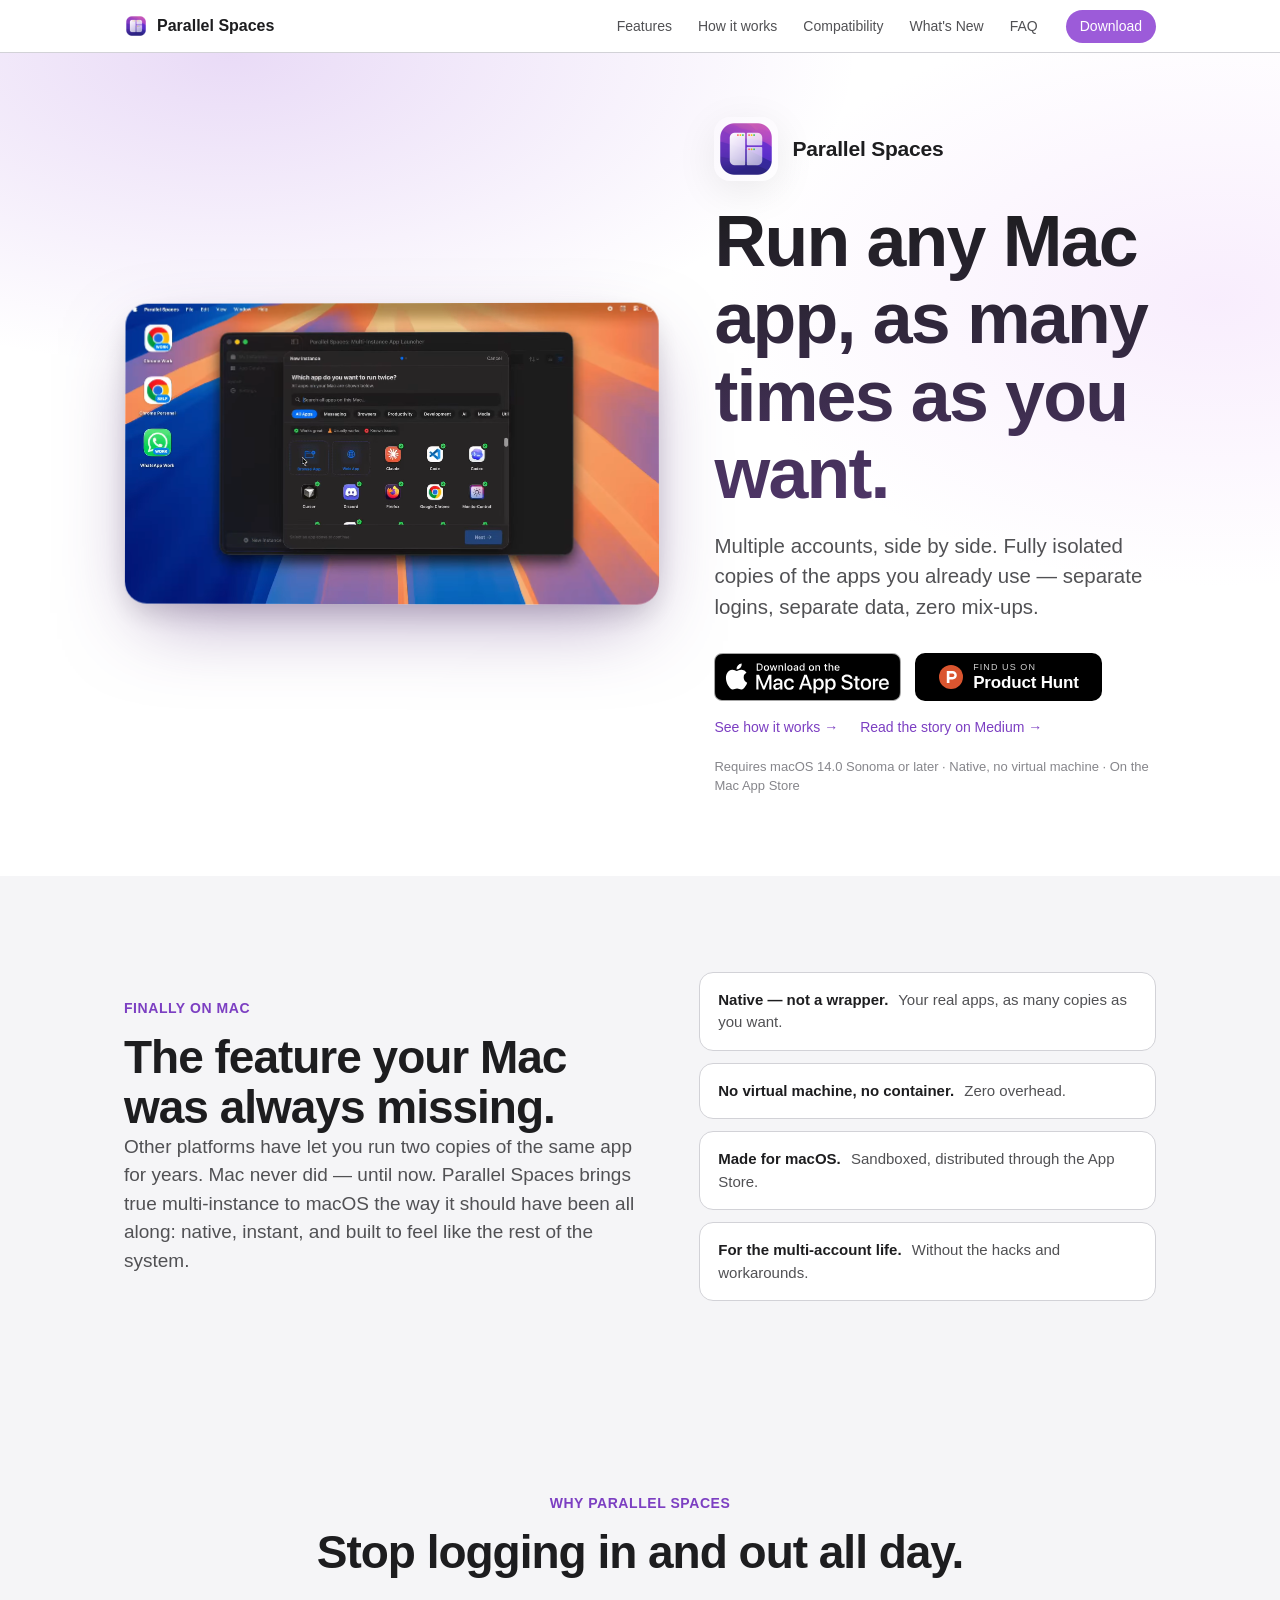
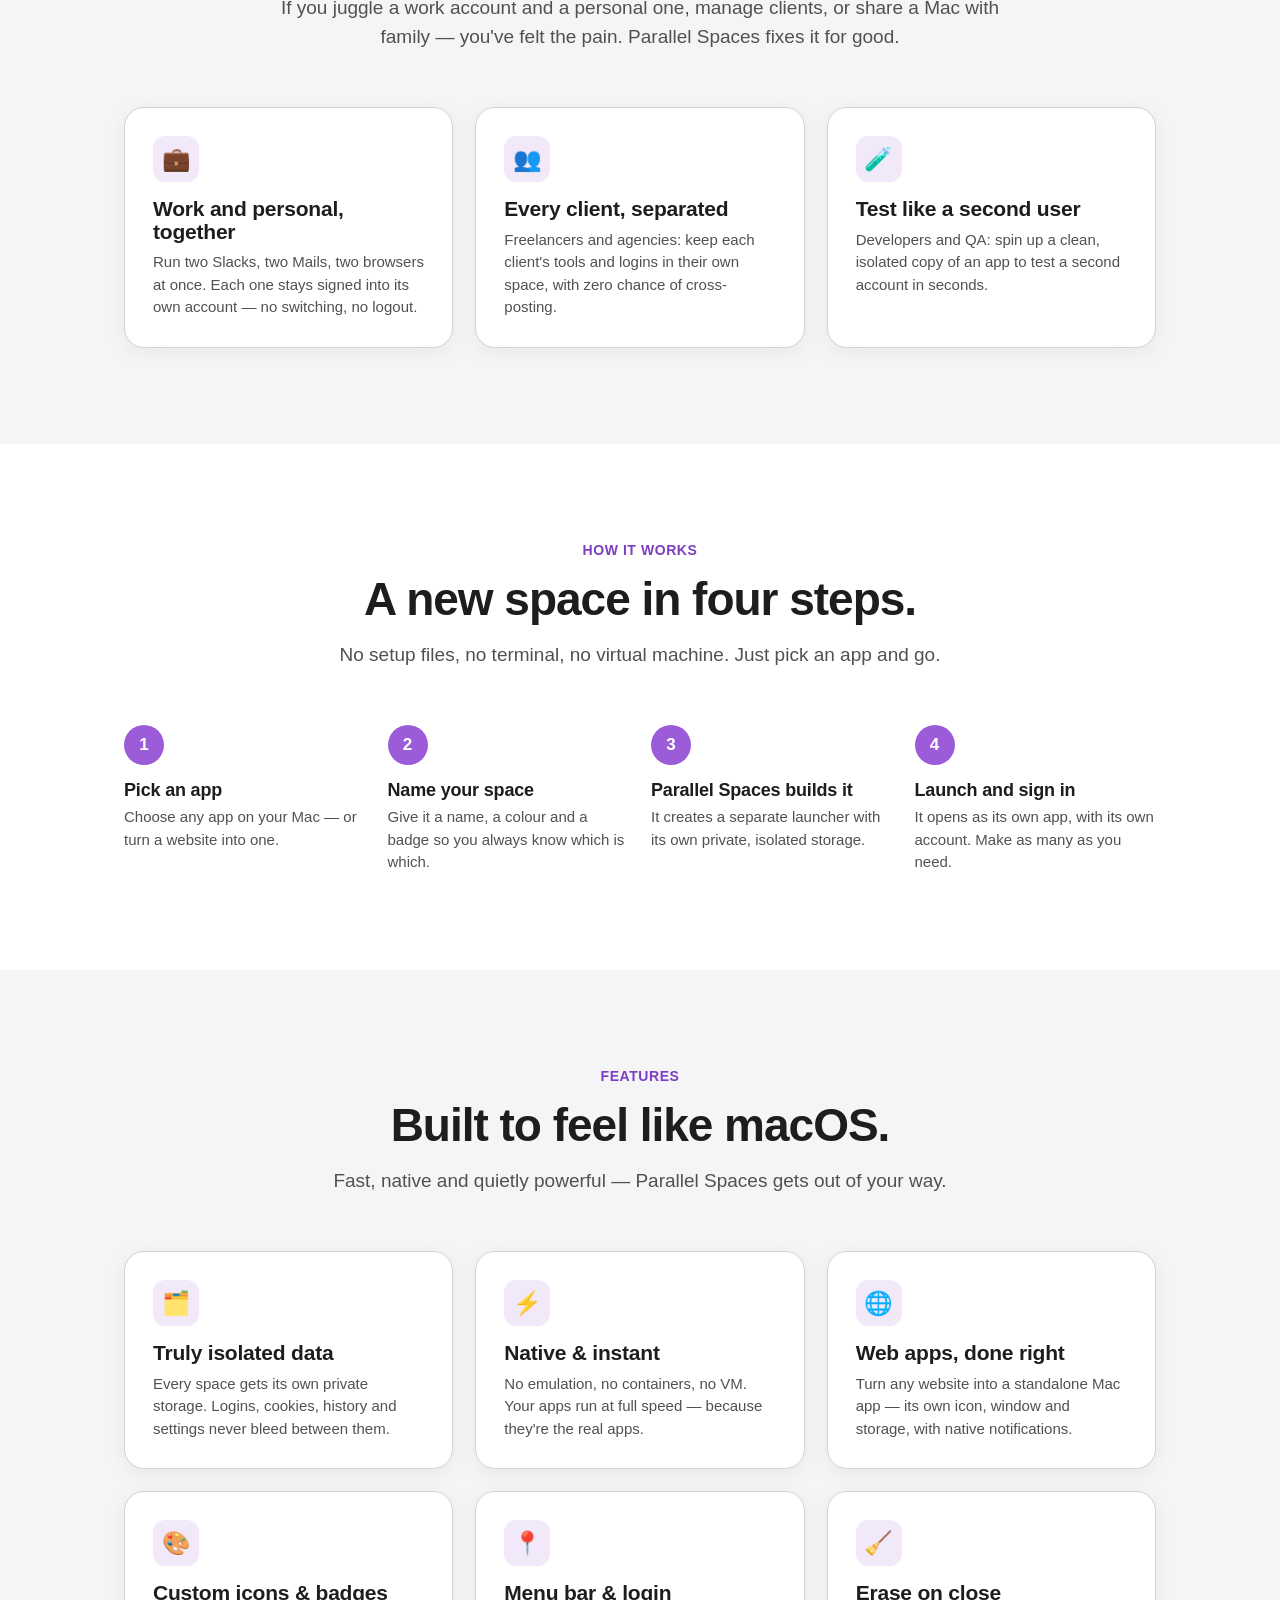
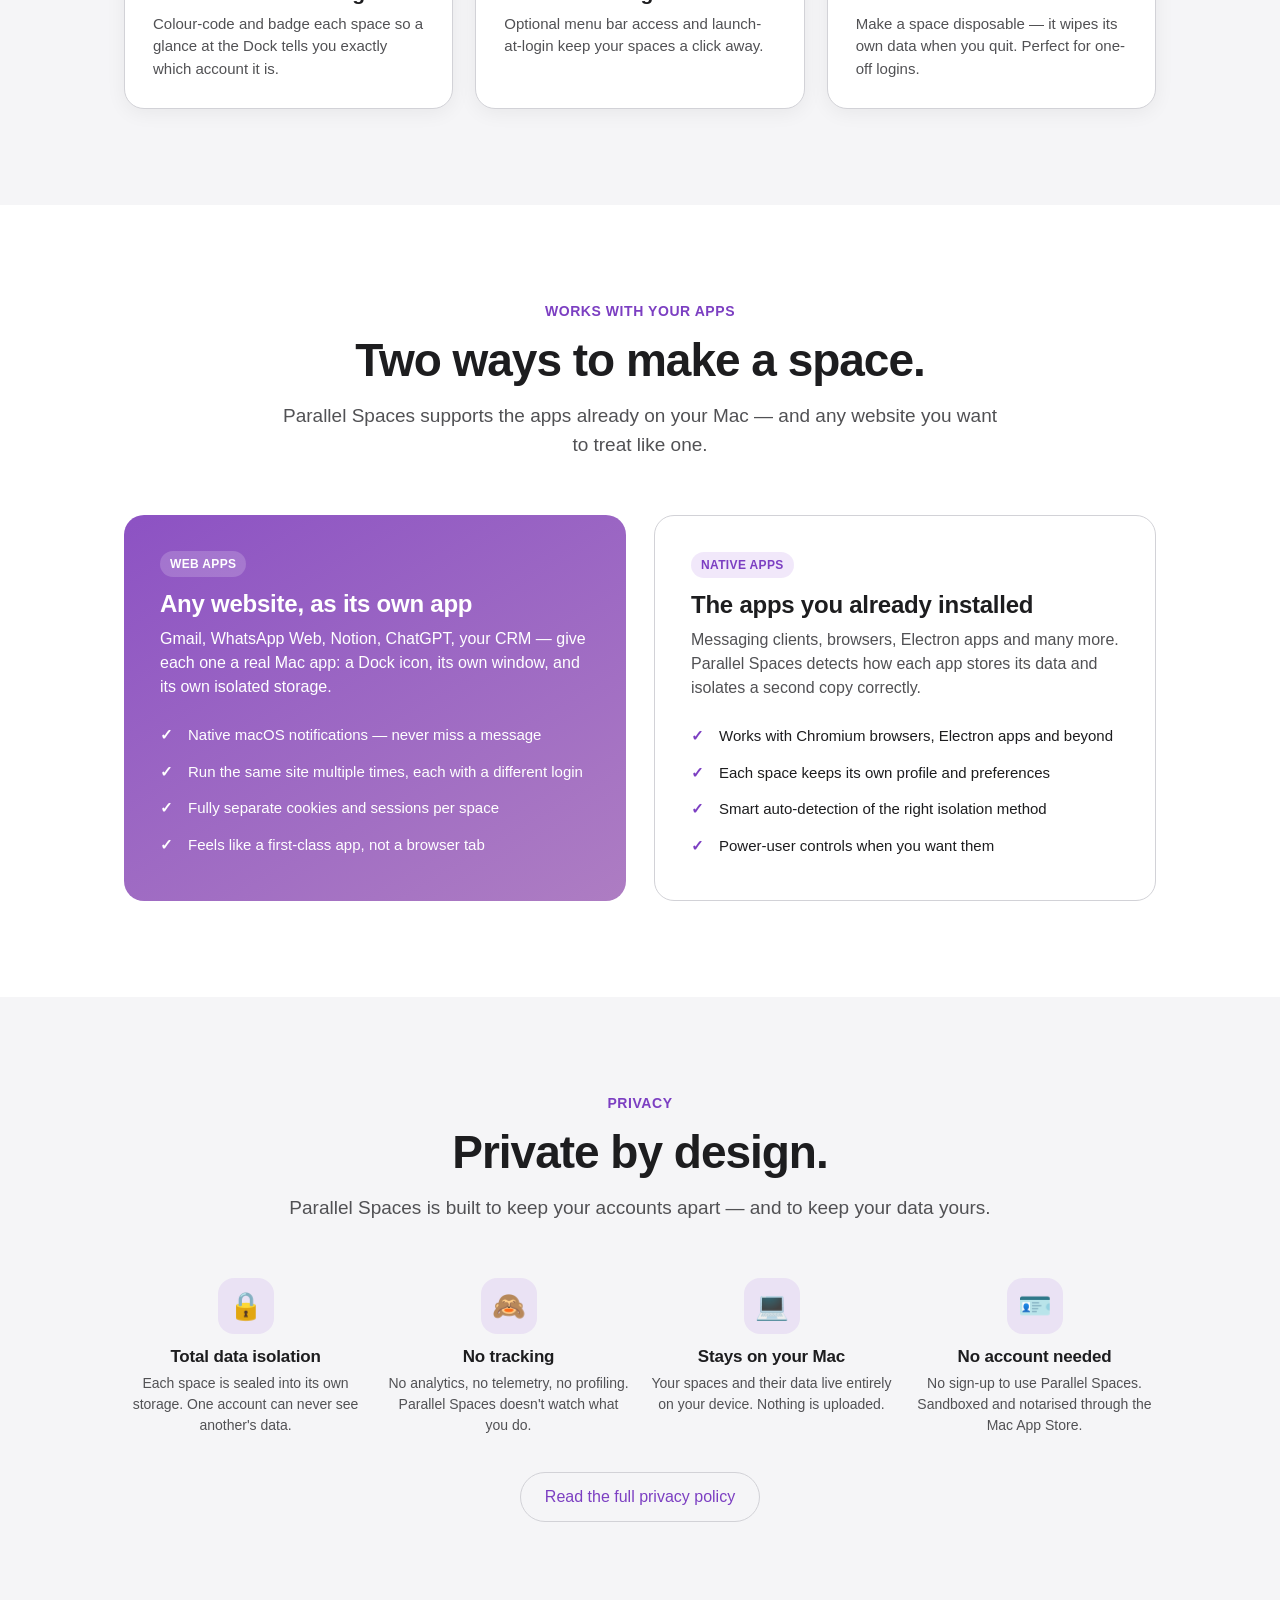
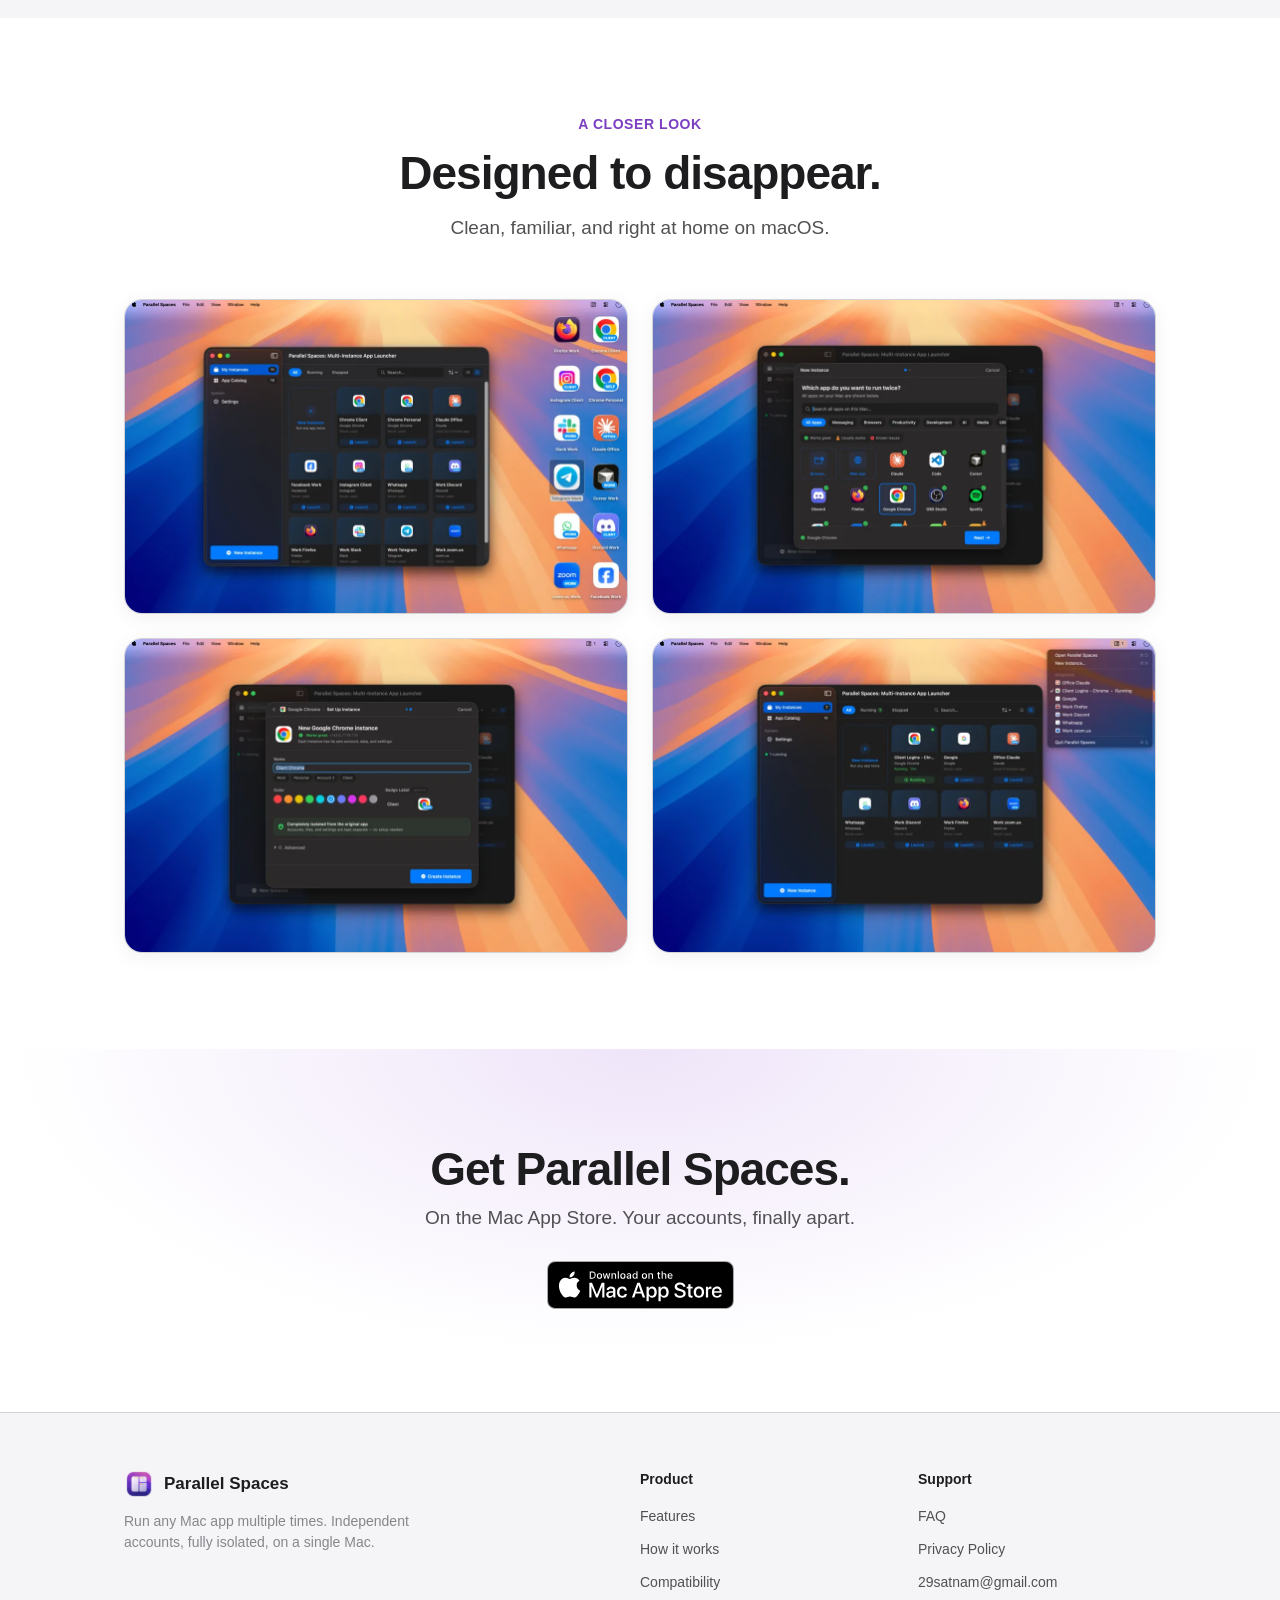
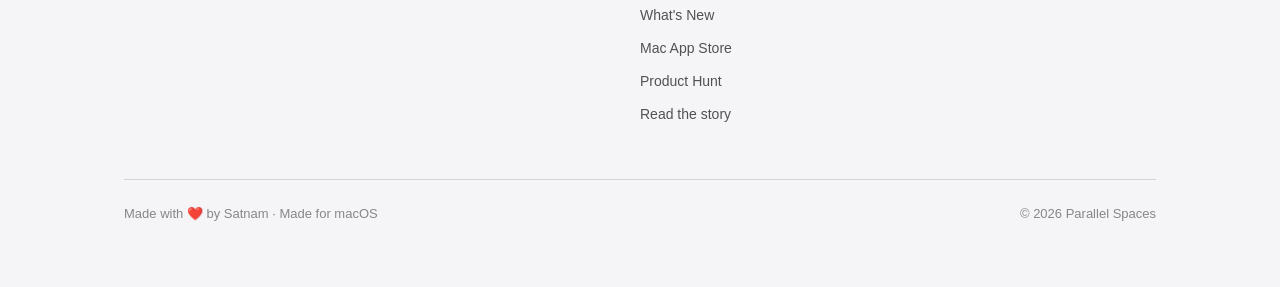
==== index.html @ 27f29904 "Update Medium story link to canonical post URL" ====
<!DOCTYPE html>
<html lang="en">
<head>
<meta charset="UTF-8">
<meta name="viewport" content="width=device-width, initial-scale=1, viewport-fit=cover">

<title>Parallel Spaces — Run Any Mac App Multiple Times | Multiple Accounts on macOS</title>
<meta name="description" content="Parallel Spaces lets you run multiple, fully isolated copies of any Mac app — two Slacks, two Chromes, two WhatsApps, side by side. Separate logins and data per space. Native, private, no virtual machine. The missing multi-account feature, finally on Mac.">
<meta name="keywords" content="run multiple instances mac, two accounts mac, multi-account mac app, run app twice macOS, parallel apps mac, dual app mac, multiple Slack accounts mac, multiple WhatsApp mac, site-specific browser mac, web app mac, macOS 14, macOS Sonoma">
<meta name="author" content="Parallel Spaces">
<meta name="robots" content="index,follow,max-image-preview:large,max-video-preview:-1,max-snippet:-1">
<meta name="googlebot" content="index,follow,max-image-preview:large,max-video-preview:-1,max-snippet:-1">
<link rel="canonical" href="https://parallelspaces.github.io/">

<!-- Open Graph -->
<meta property="og:type" content="website">
<meta property="og:site_name" content="Parallel Spaces">
<meta property="og:locale" content="en_US">
<meta property="og:title" content="Parallel Spaces — Run Any Mac App Multiple Times">
<meta property="og:description" content="Run multiple, fully isolated copies of any Mac app. Two accounts, side by side. Native, private, no virtual machine.">
<meta property="og:url" content="https://parallelspaces.github.io/">
<meta property="og:image" content="https://parallelspaces.github.io/assets/img/icon-1024.png">
<meta property="og:image:secure_url" content="https://parallelspaces.github.io/assets/img/icon-1024.png">
<meta property="og:image:type" content="image/png">
<meta property="og:image:alt" content="Parallel Spaces app icon — purple gradient with stacked window glyphs">
<meta property="og:image:width" content="1024">
<meta property="og:image:height" content="1024">
<meta property="og:video" content="https://parallelspaces.github.io/assets/video/hero.mp4">
<meta property="og:video:secure_url" content="https://parallelspaces.github.io/assets/video/hero.mp4">
<meta property="og:video:type" content="video/mp4">
<meta property="og:video:width" content="1280">
<meta property="og:video:height" content="720">

<!-- Twitter -->
<meta name="twitter:card" content="summary_large_image">
<meta name="twitter:title" content="Parallel Spaces — Run Any Mac App Multiple Times">
<meta name="twitter:description" content="Run multiple, fully isolated copies of any Mac app. Two accounts, side by side. Native and private.">
<meta name="twitter:image" content="https://parallelspaces.github.io/assets/img/icon-1024.png">
<meta name="twitter:image:alt" content="Parallel Spaces — Run Any Mac App Multiple Times">

<meta name="theme-color" content="#ffffff" media="(prefers-color-scheme: light)">
<meta name="theme-color" content="#000000" media="(prefers-color-scheme: dark)">

<link rel="icon" type="image/png" sizes="32x32"  href="assets/img/icon-32.png"><link rel="icon" type="image/png" sizes="64x64"  href="assets/img/icon-64.png"><link rel="icon" type="image/png" sizes="128x128" href="assets/img/icon-128.png">
<link rel="apple-touch-icon" sizes="256x256" href="assets/img/icon-256.png">
<link rel="stylesheet" href="assets/css/styles.css">

<link rel="preload" as="image" href="assets/video/hero-poster.webp" type="image/webp" fetchpriority="high">
<link rel="preconnect" href="https://parallel-spaces-catalog.pages.dev" crossorigin>
<link rel="dns-prefetch" href="https://apps.apple.com">

<!-- Structured data: SoftwareApplication -->
<script type="application/ld+json">
{
  "@context": "https://schema.org",
  "@type": "SoftwareApplication",
  "name": "Parallel Spaces",
  "alternateName": ["Multi-Instance App Launcher", "Multi Account Mac"],
  "applicationCategory": "UtilitiesApplication",
  "applicationSubCategory": "ProductivityApplication",
  "operatingSystem": "macOS 14.0 or later",
  "description": "Run multiple, fully isolated copies of any Mac app — two Slacks, two Chromes, two WhatsApps, side by side. Separate logins and data per space. Native, private, no virtual machine.",
  "url": "https://parallelspaces.github.io/",
  "downloadUrl": "https://apps.apple.com/app/id6772172563",
  "installUrl": "https://apps.apple.com/app/id6772172563",
  "image": "https://parallelspaces.github.io/assets/img/icon-1024.png",
  "screenshot": [
    "https://parallelspaces.github.io/assets/video/hero-poster.jpg",
    "https://parallelspaces.github.io/assets/img/screenshot-1.png",
    "https://parallelspaces.github.io/assets/img/screenshot-2.png",
    "https://parallelspaces.github.io/assets/img/screenshot-3.png",
    "https://parallelspaces.github.io/assets/img/screenshot-4.png"
  ],
  "video": {
    "@type": "VideoObject",
    "name": "Parallel Spaces — product demo",
    "description": "Run multiple, fully isolated copies of any Mac app — side by side, with separate logins and data per space.",
    "thumbnailUrl": "https://parallelspaces.github.io/assets/video/hero-poster.jpg",
    "contentUrl": "https://parallelspaces.github.io/assets/video/hero.mp4",
    "uploadDate": "2026-05-26",
    "duration": "PT30S"
  },
  "softwareVersion": "1.0",
  "featureList": [
    "Run multiple instances of the same Mac app",
    "Fully isolated data per instance — separate logins, cookies, history",
    "Turn any website into a standalone Mac app with native notifications",
    "Per-instance menu bar and Dock icons with custom colors and badges",
    "Erase-on-close for disposable instances",
    "Native Chromium, Firefox, and Electron isolation modes",
    "No virtual machine, no container — runs at full native speed"
  ],
  "offers": {
    "@type": "Offer",
    "price": "0",
    "priceCurrency": "USD",
    "availability": "https://schema.org/InStock",
    "url": "https://apps.apple.com/app/id6772172563"
  },
  "publisher": {
    "@type": "Organization",
    "name": "Parallel Spaces",
    "url": "https://parallelspaces.github.io/",
    "logo": "https://parallelspaces.github.io/assets/img/icon-1024.png",
    "sameAs": [
      "https://apps.apple.com/app/id6772172563",
      "https://www.producthunt.com/products/parallel-spaces-2",
      "https://medium.com/@codetard"
    ]
  }
}
</script>
<!-- Standalone VideoObject for richer video discovery -->
<script type="application/ld+json">
{
  "@context": "https://schema.org",
  "@type": "VideoObject",
  "name": "Parallel Spaces — product demo",
  "description": "Watch Parallel Spaces run multiple, fully isolated copies of the same Mac app — separate logins, separate data, side by side. Native, private, no virtual machine.",
  "thumbnailUrl": [
    "https://parallelspaces.github.io/assets/video/hero-poster.jpg"
  ],
  "uploadDate": "2026-05-26",
  "duration": "PT30S",
  "contentUrl": "https://parallelspaces.github.io/assets/video/hero.mp4",
  "embedUrl": "https://parallelspaces.github.io/#",
  "publisher": {
    "@type": "Organization",
    "name": "Parallel Spaces",
    "logo": {
      "@type": "ImageObject",
      "url": "https://parallelspaces.github.io/assets/img/icon-1024.png"
    }
  }
}
</script>
<!-- HowTo schema for "how it works" section -->
<script type="application/ld+json">
{
  "@context": "https://schema.org",
  "@type": "HowTo",
  "name": "How to run multiple instances of a Mac app",
  "description": "Create an isolated second copy of any Mac app with its own login and data.",
  "totalTime": "PT1M",
  "supply": [{"@type": "HowToSupply", "name": "Parallel Spaces"}],
  "step": [
    {"@type": "HowToStep", "position": 1, "name": "Pick an app", "text": "Choose any app on your Mac — or turn a website into one."},
    {"@type": "HowToStep", "position": 2, "name": "Name your space", "text": "Give it a name, color and badge so you always know which is which."},
    {"@type": "HowToStep", "position": 3, "name": "Parallel Spaces builds it", "text": "It creates a separate launcher with its own private, isolated storage."},
    {"@type": "HowToStep", "position": 4, "name": "Launch and sign in", "text": "It opens as its own app, with its own account. Make as many as you need."}
  ]
}
</script>
<!-- Organization / WebSite -->
<script type="application/ld+json">
{
  "@context": "https://schema.org",
  "@type": "WebSite",
  "name": "Parallel Spaces",
  "url": "https://parallelspaces.github.io/",
  "potentialAction": {
    "@type": "SearchAction",
    "target": "https://parallelspaces.github.io/compatibility.html?q={search_term}",
    "query-input": "required name=search_term"
  }
}
</script>
</head>
<body>

<!-- ===================== NAV ===================== -->
<nav class="nav">
  <div class="wrap">
    <a class="nav-brand" href="index.html">
      <img src="assets/img/icon-256.png" alt="Parallel Spaces icon" width="24" height="24">
      Parallel Spaces
    </a>
    <div class="nav-links">
      <a href="#features">Features</a>
      <a href="#how">How it works</a>
      <a href="compatibility.html">Compatibility</a>
      <a href="whats-new.html">What's New</a>
      <a href="faq.html">FAQ</a>
    </div>
    <a class="nav-cta" href="https://apps.apple.com/app/id6772172563">Download</a>
  </div>
</nav>

<!-- ===================== HERO ===================== -->
<header class="hero">
  <div class="wrap">
    <div class="hero-grid">

      <!-- LEFT — hero landing video (muted, autoplay) -->
      <figure class="hero-mock" aria-label="Parallel Spaces product video">
        <video class="hero-img" autoplay muted loop playsinline preload="auto"
               width="1280" height="720"
               poster="assets/video/hero-poster.webp"
               aria-label="Parallel Spaces running multiple isolated app instances side by side">
          <source src="assets/video/hero.webm" type="video/webm">
          <source src="assets/video/hero.mp4" type="video/mp4">
          <img src="assets/video/hero-poster.webp" width="1280" height="720"
               alt="Parallel Spaces showing multiple isolated Mac app instances side by side"
               loading="eager" decoding="async" fetchpriority="high">
        </video>
      </figure>

      <!-- RIGHT — brand + download -->
      <div class="hero-copy">
        <div class="hero-brand">
          <img class="hero-icon" src="assets/img/icon-256.png" width="64" height="64" alt="Parallel Spaces icon">
          <span class="hero-name">Parallel Spaces</span>
        </div>
        <h1>Run any Mac app, as many times as you want.</h1>
        <p class="hero-sub">Multiple accounts, side by side. Fully isolated copies of the apps you already use — separate logins, separate data, zero mix-ups.</p>
        <div class="hero-cta">
          <a class="appstore-badge" href="https://apps.apple.com/app/id6772172563" aria-label="Download Parallel Spaces on the Mac App Store"><picture><source media="(prefers-color-scheme: dark)" srcset="assets/img/app-store-badge-white.svg"><img src="assets/img/app-store-badge-black.svg" alt="Download on the Mac App Store" width="156" height="40"></picture></a>
          <a class="ph-badge" href="https://www.producthunt.com/products/parallel-spaces-2?launch=parallel-spaces-2" target="_blank" rel="noopener" aria-label="Find Parallel Spaces on Product Hunt">
            <svg class="ph-mark" width="24" height="24" viewBox="0 0 40 40" aria-hidden="true" focusable="false">
              <circle cx="20" cy="20" r="20" fill="#DA552F"/>
              <path d="M22.667 10H13v20h4.4v-6h5.267c3.866 0 7-3.134 7-7s-3.134-7-7-7zm0 10H17.4v-6h5.267a3 3 0 1 1 0 6z" fill="#fff"/>
            </svg>
            <span class="ph-text">
              <span class="ph-eyebrow">FIND US ON</span>
              <span class="ph-title">Product Hunt</span>
            </span>
          </a>
        </div>
        <div class="hero-links">
          <a class="hero-link" href="#how">See how it works <span aria-hidden="true">→</span></a>
          <a class="hero-link" href="https://medium.com/@codetard/parallel-spaces-run-multiple-instances-of-the-same-app-on-mac-01cad5d7952c" target="_blank" rel="noopener">Read the story on Medium <span aria-hidden="true">→</span></a>
        </div>
        <p class="hero-note">Requires macOS 14.0 Sonoma or later · Native, no virtual machine · On the Mac App Store</p>
      </div>

    </div>
  </div>
</header>

<!-- ===================== MISSING ON MAC ===================== -->
<section class="missing section-alt">
  <div class="wrap">
    <div class="missing-grid">
      <div>
        <div class="eyebrow">Finally on Mac</div>
        <h2>The feature your Mac was always missing.</h2>
        <p class="lead">Other platforms have let you run two copies of the same app for years. Mac never did — until now. Parallel Spaces brings true multi-instance to macOS the way it should have been all along: native, instant, and built to feel like the rest of the system.</p>
      </div>
      <ul class="missing-list">
        <li><strong>Native — not a wrapper.</strong> Your real apps, as many copies as you want.</li>
        <li><strong>No virtual machine, no container.</strong> Zero overhead.</li>
        <li><strong>Made for macOS.</strong> Sandboxed, distributed through the App Store.</li>
        <li><strong>For the multi-account life.</strong> Without the hacks and workarounds.</li>
      </ul>
    </div>
  </div>
</section>

<!-- ===================== WHY / WHAT ===================== -->
<section class="section-alt" id="why">
  <div class="wrap">
    <div class="section-head">
      <div class="eyebrow">Why Parallel Spaces</div>
      <h2>Stop logging in and out all day.</h2>
      <p>If you juggle a work account and a personal one, manage clients, or share a Mac with family — you've felt the pain. Parallel Spaces fixes it for good.</p>
    </div>
    <div class="grid">
      <div class="card">
        <div class="ic" aria-hidden="true">💼</div>
        <h3>Work and personal, together</h3>
        <p>Run two Slacks, two Mails, two browsers at once. Each one stays signed into its own account — no switching, no logout.</p>
      </div>
      <div class="card">
        <div class="ic" aria-hidden="true">👥</div>
        <h3>Every client, separated</h3>
        <p>Freelancers and agencies: keep each client's tools and logins in their own space, with zero chance of cross-posting.</p>
      </div>
      <div class="card">
        <div class="ic" aria-hidden="true">🧪</div>
        <h3>Test like a second user</h3>
        <p>Developers and QA: spin up a clean, isolated copy of an app to test a second account in seconds.</p>
      </div>
    </div>
  </div>
</section>

<!-- ===================== HOW IT WORKS ===================== -->
<section id="how">
  <div class="wrap">
    <div class="section-head">
      <div class="eyebrow">How it works</div>
      <h2>A new space in four steps.</h2>
      <p>No setup files, no terminal, no virtual machine. Just pick an app and go.</p>
    </div>
    <div class="steps">
      <div class="step">
        <div class="num">1</div>
        <h3>Pick an app</h3>
        <p>Choose any app on your Mac — or turn a website into one.</p>
      </div>
      <div class="step">
        <div class="num">2</div>
        <h3>Name your space</h3>
        <p>Give it a name, a colour and a badge so you always know which is which.</p>
      </div>
      <div class="step">
        <div class="num">3</div>
        <h3>Parallel Spaces builds it</h3>
        <p>It creates a separate launcher with its own private, isolated storage.</p>
      </div>
      <div class="step">
        <div class="num">4</div>
        <h3>Launch and sign in</h3>
        <p>It opens as its own app, with its own account. Make as many as you need.</p>
      </div>
    </div>
  </div>
</section>

<!-- ===================== FEATURES ===================== -->
<section class="section-alt" id="features">
  <div class="wrap">
    <div class="section-head">
      <div class="eyebrow">Features</div>
      <h2>Built to feel like macOS.</h2>
      <p>Fast, native and quietly powerful — Parallel Spaces gets out of your way.</p>
    </div>
    <div class="grid">
      <div class="card">
        <div class="ic" aria-hidden="true">🗂️</div>
        <h3>Truly isolated data</h3>
        <p>Every space gets its own private storage. Logins, cookies, history and settings never bleed between them.</p>
      </div>
      <div class="card">
        <div class="ic" aria-hidden="true">⚡</div>
        <h3>Native &amp; instant</h3>
        <p>No emulation, no containers, no VM. Your apps run at full speed — because they're the real apps.</p>
      </div>
      <div class="card">
        <div class="ic" aria-hidden="true">🌐</div>
        <h3>Web apps, done right</h3>
        <p>Turn any website into a standalone Mac app — its own icon, window and storage, with native notifications.</p>
      </div>
      <div class="card">
        <div class="ic" aria-hidden="true">🎨</div>
        <h3>Custom icons &amp; badges</h3>
        <p>Colour-code and badge each space so a glance at the Dock tells you exactly which account it is.</p>
      </div>
      <div class="card">
        <div class="ic" aria-hidden="true">📍</div>
        <h3>Menu bar &amp; login</h3>
        <p>Optional menu bar access and launch-at-login keep your spaces a click away.</p>
      </div>
      <div class="card">
        <div class="ic" aria-hidden="true">🧹</div>
        <h3>Erase on close</h3>
        <p>Make a space disposable — it wipes its own data when you quit. Perfect for one-off logins.</p>
      </div>
    </div>
  </div>
</section>

<!-- ===================== WEBAPPS + NATIVE ===================== -->
<section id="apps">
  <div class="wrap">
    <div class="section-head">
      <div class="eyebrow">Works with your apps</div>
      <h2>Two ways to make a space.</h2>
      <p>Parallel Spaces supports the apps already on your Mac — and any website you want to treat like one.</p>
    </div>
    <div class="split">
      <div class="panel feature-dark">
        <span class="tag">Web apps</span>
        <h3>Any website, as its own app</h3>
        <p>Gmail, WhatsApp Web, Notion, ChatGPT, your CRM — give each one a real Mac app: a Dock icon, its own window, and its own isolated storage.</p>
        <ul>
          <li>Native macOS notifications — never miss a message</li>
          <li>Run the same site multiple times, each with a different login</li>
          <li>Fully separate cookies and sessions per space</li>
          <li>Feels like a first-class app, not a browser tab</li>
        </ul>
      </div>
      <div class="panel">
        <span class="tag">Native apps</span>
        <h3>The apps you already installed</h3>
        <p>Messaging clients, browsers, Electron apps and many more. Parallel Spaces detects how each app stores its data and isolates a second copy correctly.</p>
        <ul>
          <li>Works with Chromium browsers, Electron apps and beyond</li>
          <li>Each space keeps its own profile and preferences</li>
          <li>Smart auto-detection of the right isolation method</li>
          <li>Power-user controls when you want them</li>
        </ul>
      </div>
    </div>
  </div>
</section>

<!-- ===================== PRIVACY ===================== -->
<section class="section-alt" id="privacy">
  <div class="wrap">
    <div class="section-head">
      <div class="eyebrow">Privacy</div>
      <h2>Private by design.</h2>
      <p>Parallel Spaces is built to keep your accounts apart — and to keep your data yours.</p>
    </div>
    <div class="privacy-grid">
      <div class="privacy-item">
        <div class="ic" aria-hidden="true">🔒</div>
        <h3>Total data isolation</h3>
        <p>Each space is sealed into its own storage. One account can never see another's data.</p>
      </div>
      <div class="privacy-item">
        <div class="ic" aria-hidden="true">🙈</div>
        <h3>No tracking</h3>
        <p>No analytics, no telemetry, no profiling. Parallel Spaces doesn't watch what you do.</p>
      </div>
      <div class="privacy-item">
        <div class="ic" aria-hidden="true">💻</div>
        <h3>Stays on your Mac</h3>
        <p>Your spaces and their data live entirely on your device. Nothing is uploaded.</p>
      </div>
      <div class="privacy-item">
        <div class="ic" aria-hidden="true">🪪</div>
        <h3>No account needed</h3>
        <p>No sign-up to use Parallel Spaces. Sandboxed and notarised through the Mac App Store.</p>
      </div>
    </div>
    <p style="text-align:center;margin-top:36px;">
      <a class="btn btn-ghost" href="privacy.html">Read the full privacy policy</a>
    </p>
  </div>
</section>

<!-- ===================== SCREENSHOTS ===================== -->
<section id="screens">
  <div class="wrap">
    <div class="section-head">
      <div class="eyebrow">A closer look</div>
      <h2>Designed to disappear.</h2>
      <p>Clean, familiar, and right at home on macOS.</p>
    </div>
    <div class="shots" id="screenshots-grid">
      <button class="shot" data-index="0" aria-label="Open screenshot 1">
        <picture>
          <source srcset="assets/img/screenshot-1.webp" type="image/webp">
          <img src="assets/img/screenshot-1.png" alt="My Spaces — list of isolated app instances" loading="lazy" decoding="async" width="1008" height="630">
        </picture>
      </button>
      <button class="shot" data-index="1" aria-label="Open screenshot 2">
        <picture>
          <source srcset="assets/img/screenshot-2.webp" type="image/webp">
          <img src="assets/img/screenshot-2.png" alt="New Space — pick an app to multi-instance" loading="lazy" decoding="async" width="1008" height="630">
        </picture>
      </button>
      <button class="shot" data-index="2" aria-label="Open screenshot 3">
        <picture>
          <source srcset="assets/img/screenshot-3.webp" type="image/webp">
          <img src="assets/img/screenshot-3.png" alt="Set Up Instance — name, color, badge and isolation options" loading="lazy" decoding="async" width="1008" height="630">
        </picture>
      </button>
      <button class="shot" data-index="3" aria-label="Open screenshot 4">
        <picture>
          <source srcset="assets/img/screenshot-4.webp" type="image/webp">
          <img src="assets/img/screenshot-4.png" alt="Menu bar — quick access to all running spaces" loading="lazy" decoding="async" width="1008" height="630">
        </picture>
      </button>
    </div>
  </div>
</section>

<!-- ===================== CTA ===================== -->
<section class="cta-band">
  <div class="wrap">
    <h2>Get Parallel Spaces.</h2>
    <p>On the Mac App Store. Your accounts, finally apart.</p>
    <a class="appstore-badge" href="https://apps.apple.com/app/id6772172563" aria-label="Download Parallel Spaces on the Mac App Store"><picture><source media="(prefers-color-scheme: dark)" srcset="assets/img/app-store-badge-white.svg"><img src="assets/img/app-store-badge-black.svg" alt="Download on the Mac App Store" width="156" height="40"></picture></a>
  </div>
</section>

<!-- ===================== LIGHTBOX ===================== -->
<div class="lightbox" id="lightbox" role="dialog" aria-modal="true" aria-label="Screenshot viewer">
  <button class="lb-btn lb-close" id="lb-close" aria-label="Close">×</button>
  <button class="lb-btn lb-prev"  id="lb-prev"  aria-label="Previous">‹</button>
  <button class="lb-btn lb-next"  id="lb-next"  aria-label="Next">›</button>
  <div class="lightbox-img-wrap">
    <img id="lb-img" src="" alt="">
  </div>
  <div class="lb-counter" id="lb-counter">1 / 4</div>
</div>

<!-- ===================== FOOTER ===================== -->
<footer class="footer">
  <div class="wrap">
    <div class="footer-grid">
      <div>
        <div class="footer-brand">
          <img src="assets/img/icon-256.png" alt="Parallel Spaces icon" width="24" height="24">
          <span>Parallel Spaces</span>
        </div>
        <p>Run any Mac app multiple times. Independent accounts, fully isolated, on a single Mac.</p>
      </div>
      <div>
        <h4>Product</h4>
        <ul>
          <li><a href="index.html#features">Features</a></li>
          <li><a href="index.html#how">How it works</a></li>
          <li><a href="compatibility.html">Compatibility</a></li>
          <li><a href="whats-new.html">What's New</a></li>
          <li><a href="https://apps.apple.com/app/id6772172563">Mac App Store</a></li>
          <li><a href="https://www.producthunt.com/products/parallel-spaces-2?launch=parallel-spaces-2" target="_blank" rel="noopener">Product Hunt</a></li>
          <li><a href="https://medium.com/@codetard/parallel-spaces-run-multiple-instances-of-the-same-app-on-mac-01cad5d7952c" target="_blank" rel="noopener">Read the story</a></li>
        </ul>
      </div>
      <div>
        <h4>Support</h4>
        <ul>
          <li><a href="faq.html">FAQ</a></li>
          <li><a href="privacy.html">Privacy Policy</a></li>
          <li><a href="mailto:29satnam@gmail.com">29satnam@gmail.com</a></li>
        </ul>
      </div>
    </div>
    <div class="footer-base"><span>Made with ❤️ by Satnam · Made for macOS</span><span>© 2026 Parallel Spaces</span></div>
  </div>
</footer>

<script src="assets/js/main.js" defer></script>
</body>
</html>
---- assets/css/styles.css ----
/* ============================================================
   Parallel Spaces — marketing site
   Static CSS, no build step. Apple-ecosystem aesthetic.
   ============================================================ */

:root {
  --bg:            #ffffff;
  --bg-alt:        #f5f5f7;
  --bg-card:       #ffffff;
  --text:          #1d1d1f;
  --text-soft:     #515154;
  --text-faint:    #86868b;
  --line:          #d2d2d7;
  --accent:        #9c5bd9;
  --accent-2:      #d99cf3;
  --accent-ink:    #7c3fc2;
  --radius:        20px;
  --radius-sm:     12px;
  --maxw:          1080px;
  --shadow:        0 10px 40px rgba(0,0,0,.08);
  --shadow-soft:   0 4px 20px rgba(0,0,0,.06);
  --nav-h:         52px;
}

@media (prefers-color-scheme: dark) {
  :root {
    --bg:          #000000;
    --bg-alt:      #0a0a0c;
    --bg-card:     #161618;
    --text:        #f5f5f7;
    --text-soft:   #c7c7cc;
    --text-faint:  #8e8e93;
    --line:        #2a2a2e;
    --shadow:      0 10px 40px rgba(0,0,0,.5);
    --shadow-soft: 0 4px 20px rgba(0,0,0,.4);
  }
}

* { margin: 0; padding: 0; box-sizing: border-box; }

html { scroll-behavior: smooth; -webkit-text-size-adjust: 100%; }

body {
  font-family: -apple-system, BlinkMacSystemFont, "SF Pro Text", "SF Pro Display",
               "Helvetica Neue", Helvetica, Arial, sans-serif;
  background: var(--bg);
  color: var(--text);
  line-height: 1.5;
  -webkit-font-smoothing: antialiased;
  text-rendering: optimizeLegibility;
}

img, svg { display: block; max-width: 100%; }
a { color: var(--accent-ink); text-decoration: none; }
a:hover { text-decoration: underline; }

/* ---- Layout helpers ---------------------------------------- */

.wrap { max-width: var(--maxw); margin: 0 auto; padding: 0 24px; }

section { padding: 96px 0; }
.section-alt { background: var(--bg-alt); }

.eyebrow {
  font-size: 14px; font-weight: 600; letter-spacing: .04em;
  text-transform: uppercase; color: var(--accent-ink); margin-bottom: 14px;
}

h1, h2, h3 { letter-spacing: -0.022em; line-height: 1.08; font-weight: 700; }
h2 { font-size: clamp(30px, 4vw, 46px); }
h3 { font-size: 21px; letter-spacing: -0.01em; }

.section-head { max-width: 720px; margin: 0 auto 56px; text-align: center; }
.section-head p { margin-top: 16px; font-size: 19px; color: var(--text-soft); }

.lead { font-size: 19px; color: var(--text-soft); }

/* ---- Nav --------------------------------------------------- */

.nav {
  position: sticky; top: 0; z-index: 100;
  min-height: var(--nav-h);
  padding-top: env(safe-area-inset-top, 0px);
  background: color-mix(in srgb, var(--bg) 72%, transparent);
  backdrop-filter: saturate(180%) blur(20px);
  -webkit-backdrop-filter: saturate(180%) blur(20px);
  border-bottom: 1px solid var(--line);
}
.nav .wrap {
  min-height: var(--nav-h); display: flex; align-items: center; gap: 28px;
}
.nav-brand {
  display: flex; align-items: center; gap: 9px;
  font-weight: 600; font-size: 16px; color: var(--text);
}
.nav-brand:hover { text-decoration: none; }
.nav-brand img { width: 24px; height: 24px; border-radius: 6px; }
.nav-links { display: flex; gap: 26px; margin-left: auto; }
.nav-links a {
  font-size: 14px; color: var(--text-soft); font-weight: 450;
}
.nav-links a:hover { color: var(--text); text-decoration: none; }
.nav-cta {
  font-size: 14px; font-weight: 500;
  background: var(--accent); color: #fff !important;
  padding: 6px 14px; border-radius: 980px;
  white-space: nowrap;
}
.nav-cta:hover { text-decoration: none; opacity: .9; }

/* Hamburger button — injected by main.js, hidden on desktop */
.nav-toggle {
  display: none;
  width: 38px; height: 38px; padding: 0; margin-left: auto;
  background: none; border: none; cursor: pointer;
  border-radius: 10px;
  flex-direction: column;
  align-items: center; justify-content: center; gap: 5px;
  font-family: inherit;
}
.nav-toggle:hover { background: color-mix(in srgb, var(--text) 8%, transparent); }
.nav-toggle span {
  display: block;
  width: 20px; height: 2px; background: var(--text); border-radius: 2px;
  transition: transform .25s ease, opacity .2s ease;
  transform-origin: center;
}
.nav.open .nav-toggle span:nth-child(1) { transform: translateY(7px) rotate(45deg); }
.nav.open .nav-toggle span:nth-child(2) { opacity: 0; }
.nav.open .nav-toggle span:nth-child(3) { transform: translateY(-7px) rotate(-45deg); }

/* ---- Buttons ----------------------------------------------- */

.btn {
  display: inline-flex; align-items: center; gap: 8px;
  font-size: 16px; font-weight: 500; padding: 12px 24px;
  border-radius: 980px; transition: transform .15s ease, opacity .15s ease;
  cursor: pointer; border: none;
}
.btn:hover { text-decoration: none; transform: translateY(-1px); }
.btn-primary { background: var(--accent); color: #fff !important; }
.btn-primary:hover { opacity: .92; }
.btn-ghost {
  background: transparent; color: var(--accent-ink) !important;
  border: 1px solid var(--line);
}

/* App Store badge — official Apple lockup, light + dark via <picture> */
.appstore-badge { display: inline-block; line-height: 0; transition: opacity .15s ease; }
.appstore-badge:hover { opacity: .82; text-decoration: none; }
.appstore-badge img,
.appstore-badge svg { width: 187px; height: 48px; display: block; }

/* Product Hunt badge — custom pill, sized to match Apple lockup (≈187×48) */
.ph-badge {
  display: inline-flex; align-items: center; justify-content: center; gap: 10px;
  width: 187px; height: 48px; padding: 0 14px;
  border-radius: 10px;
  background: #000; color: #fff !important;
  font-family: inherit; line-height: 1;
  transition: opacity .15s ease, transform .15s ease;
  box-sizing: border-box; flex: none;
}
.ph-badge:hover { opacity: .88; text-decoration: none; transform: translateY(-1px); }
.ph-badge .ph-mark { flex: none; display: block; }
.ph-badge .ph-text { display: inline-flex; flex-direction: column; gap: 2px; }
.ph-badge .ph-eyebrow {
  font-size: 9px; font-weight: 500; letter-spacing: 0.12em;
  text-transform: uppercase; opacity: .82;
}
.ph-badge .ph-title { font-size: 17px; font-weight: 600; letter-spacing: -0.01em; }
@media (prefers-color-scheme: dark) {
  .ph-badge { background: #fff; color: #000 !important; }
}

/* Secondary hero links row (replaces inline "See how it works" button) */
.hero-links {
  margin-top: 16px; display: flex; flex-wrap: wrap;
  gap: 8px 22px; align-items: center;
}
.hero-link {
  font-size: 14px; font-weight: 500;
  color: var(--accent-ink) !important;
  border-bottom: 1px solid transparent;
  transition: border-color .15s ease, opacity .15s ease;
}
.hero-link:hover { border-bottom-color: currentColor; text-decoration: none; opacity: .9; }

/* ---- Hero (split: mockup left, brand + download right) ------ */

.hero {
  padding: 64px 0 80px;
  background:
    radial-gradient(70% 55% at 18% 0%,
      color-mix(in srgb, var(--accent) 22%, transparent), transparent 70%),
    radial-gradient(55% 50% at 95% 30%,
      color-mix(in srgb, var(--accent-2) 18%, transparent), transparent 70%);
}
.hero-grid {
  display: grid; grid-template-columns: minmax(0, 1.15fr) minmax(0, 0.95fr);
  gap: 56px; align-items: center;
}

/* RIGHT — brand + download */
.hero-copy { display: flex; flex-direction: column; align-items: flex-start; }
.hero-brand {
  display: flex; align-items: center; gap: 14px; margin-bottom: 22px;
}
.hero-icon {
  width: 64px; height: 64px; border-radius: 16px;
  box-shadow: var(--shadow);
}
.hero-name {
  font-size: 21px; font-weight: 600; letter-spacing: -0.01em;
}
.hero h1 {
  font-size: clamp(40px, 5.6vw, 72px); letter-spacing: -0.025em;
  background: linear-gradient(180deg, var(--text), color-mix(in srgb, var(--text) 60%, var(--accent)));
  -webkit-background-clip: text; background-clip: text;
  -webkit-text-fill-color: transparent;
}
.hero-sub {
  font-size: clamp(17px, 1.6vw, 21px); color: var(--text-soft);
  margin: 18px 0 4px; max-width: 520px;
}
.hero-cta {
  margin-top: 26px; display: flex; gap: 14px; align-items: center; flex-wrap: wrap;
}
.hero-note { margin-top: 18px; font-size: 13px; color: var(--text-faint); }

/* LEFT — macOS window mockup */
.hero-mock { margin: 0; }
.window-mock {
  border-radius: 14px; overflow: hidden;
  background: var(--bg-card);
  border: 1px solid var(--line);
  box-shadow:
    0 30px 80px -20px rgba(10, 60, 140, .28),
    0 12px 30px -6px rgba(0, 0, 0, .18);
  transform: perspective(2400px) rotateY(-2deg) rotateX(1deg);
  transition: transform .35s ease;
}
.window-mock:hover { transform: perspective(2400px) rotateY(0) rotateX(0); }
@media (prefers-color-scheme: dark) {
  .window-mock {
    box-shadow:
      0 30px 80px -20px rgba(0, 0, 0, .8),
      0 12px 30px -6px rgba(0, 0, 0, .5);
  }
}
.window-titlebar {
  height: 32px; display: flex; align-items: center; gap: 7px;
  padding: 0 14px; border-bottom: 1px solid var(--line);
  background: linear-gradient(180deg,
    color-mix(in srgb, var(--bg-alt) 80%, var(--bg-card)),
    var(--bg-alt));
}
.tl-dot { width: 12px; height: 12px; border-radius: 50%; display: inline-block; }
.tl-red    { background: #ff5f57; }
.tl-yellow { background: #febc2e; }
.tl-green  { background: #28c840; }
.window-title {
  margin-left: auto; margin-right: auto; font-size: 12px; font-weight: 500;
  color: var(--text-soft); transform: translateX(-30px);
}
.window-body { display: grid; grid-template-columns: 168px 1fr; min-height: 380px; }

/* Sidebar */
.mock-sidebar {
  background: var(--bg-alt); border-right: 1px solid var(--line);
  padding: 14px 10px; display: flex; flex-direction: column; gap: 4px;
}
.mock-side {
  display: flex; align-items: center; gap: 8px;
  padding: 7px 10px; border-radius: 7px;
  font-size: 12.5px; color: var(--text-soft);
}
.mock-side-active {
  background: color-mix(in srgb, var(--accent) 18%, transparent);
  color: var(--text);
}
.mock-side-ic { font-size: 12px; opacity: .8; width: 14px; text-align: center; }
.mock-pill {
  margin-left: auto; font-size: 10px; font-weight: 600;
  padding: 1px 7px; border-radius: 980px;
  background: color-mix(in srgb, var(--text) 8%, transparent);
  color: var(--text-soft);
}
.mock-new {
  margin-top: auto; padding: 8px; border-radius: 8px;
  background: var(--accent); color: #fff;
  font-size: 12px; font-weight: 600; text-align: center;
}

/* Main */
.mock-main { padding: 14px; display: flex; flex-direction: column; gap: 12px; }
.mock-toolbar { display: flex; gap: 6px; }
.mock-chip {
  font-size: 11px; font-weight: 500; padding: 3px 10px; border-radius: 980px;
  background: color-mix(in srgb, var(--text) 6%, transparent);
  color: var(--text-soft);
}
.mock-chip-on { background: var(--accent); color: #fff; }

.mock-grid {
  display: grid; grid-template-columns: repeat(3, 1fr); gap: 9px;
}
.mock-tile {
  background: var(--bg-card); border: 1px solid var(--line);
  border-radius: 10px; padding: 9px; display: flex; flex-direction: column;
  align-items: center; gap: 4px; text-align: center;
  box-shadow: 0 2px 6px rgba(0,0,0,.04);
}
.mock-ic {
  width: 36px; height: 36px; border-radius: 9px;
  background: linear-gradient(135deg,
    color-mix(in srgb, var(--tile, var(--accent)) 100%, transparent),
    color-mix(in srgb, var(--tile, var(--accent)) 70%, #000));
  color: #fff; font-weight: 700; font-size: 15px;
  display: flex; align-items: center; justify-content: center;
  box-shadow: 0 2px 6px color-mix(in srgb, var(--tile, var(--accent)) 40%, transparent);
}
.mock-tname { font-size: 11px; font-weight: 600; color: var(--text); }
.mock-tmeta { font-size: 10px; color: var(--text-faint); }
.mock-tmeta.running { color: #28c840; }
.mock-tbtn {
  font-size: 10px; font-weight: 600; padding: 3px 10px; border-radius: 980px;
  background: color-mix(in srgb, var(--accent) 14%, transparent);
  color: var(--accent-ink); margin-top: 2px;
}

/* ---- "Missing on Mac" section ------------------------------ */

.missing-grid {
  display: grid; grid-template-columns: 1.15fr 1fr; gap: 50px; align-items: center;
}
.missing-list {
  list-style: none; display: flex; flex-direction: column; gap: 12px;
}
.missing-list li {
  padding: 16px 18px; border-radius: 14px;
  background: var(--bg-card); border: 1px solid var(--line);
  font-size: 15px; color: var(--text-soft);
}
.missing-list li strong { color: var(--text); margin-right: 6px; }
@media (max-width: 900px) {
  .missing-grid { grid-template-columns: 1fr; gap: 28px; }
}

/* ---- Media frames (video + screenshots) -------------------- */

.shots {
  display: grid; grid-template-columns: repeat(2, 1fr); gap: 24px;
}
.shot {
  position: relative; aspect-ratio: 16 / 10;
  border-radius: 18px; overflow: hidden;
  border: 1px solid var(--line); background: var(--bg-card);
  box-shadow: var(--shadow-soft);
  cursor: zoom-in; padding: 0; margin: 0;
  font-family: inherit;
  transition: transform .25s ease, box-shadow .25s ease;
}
.shot:hover { transform: translateY(-3px); box-shadow: var(--shadow); }
.shot img { width: 100%; height: 100%; object-fit: cover; display: block; }
.shot::after {
  content: ""; position: absolute; inset: 0; border-radius: inherit;
  background: linear-gradient(180deg, transparent 60%,
    color-mix(in srgb, var(--accent) 14%, transparent));
  opacity: 0; transition: opacity .25s ease; pointer-events: none;
}
.shot:hover::after { opacity: 1; }

/* Hero image (replaces window-mock placeholder) */
.hero-img {
  width: 100%; height: auto;
  border-radius: 22px;
  box-shadow:
    0 30px 80px -20px color-mix(in srgb, var(--accent) 30%, rgba(0,0,0,.3)),
    0 12px 30px -6px rgba(0, 0, 0, .18);
  transform: perspective(2400px) rotateY(-2deg) rotateX(1deg);
  transition: transform .35s ease;
}
.hero-img:hover { transform: perspective(2400px) rotateY(0) rotateX(0); }
@media (prefers-color-scheme: dark) {
  .hero-img {
    box-shadow:
      0 30px 80px -20px color-mix(in srgb, var(--accent) 40%, rgba(0,0,0,.6)),
      0 12px 30px -6px rgba(0, 0, 0, .5);
  }
}

/* ── Lightbox carousel ───────────────────────────────────── */
.lightbox {
  display: none; position: fixed; inset: 0; z-index: 1000;
  background: rgba(0, 0, 0, .85);
  backdrop-filter: blur(8px); -webkit-backdrop-filter: blur(8px);
  align-items: center; justify-content: center;
  animation: lb-fade .22s ease both;
}
.lightbox.open { display: flex; }
@keyframes lb-fade { from { opacity: 0; } to { opacity: 1; } }

.lightbox-img-wrap {
  position: relative; max-width: 92vw; max-height: 86vh;
  display: flex; align-items: center; justify-content: center;
  animation: lb-zoom .28s cubic-bezier(.34,1.4,.64,1) both;
}
@keyframes lb-zoom { from { transform: scale(.92); opacity: 0; } to { transform: scale(1); opacity: 1; } }
.lightbox img {
  max-width: 92vw; max-height: 86vh;
  border-radius: 16px; object-fit: contain;
  box-shadow: 0 30px 100px rgba(0, 0, 0, .6);
}

/* Close, prev, next */
.lb-btn {
  position: fixed; z-index: 1001;
  width: 48px; height: 48px; border-radius: 50%;
  background: rgba(255, 255, 255, .14); color: #fff;
  border: 1px solid rgba(255, 255, 255, .18);
  display: flex; align-items: center; justify-content: center;
  cursor: pointer; font-family: inherit; font-size: 22px;
  transition: background .15s ease, transform .15s ease;
  -webkit-backdrop-filter: blur(10px); backdrop-filter: blur(10px);
}
.lb-btn:hover { background: rgba(255, 255, 255, .26); transform: scale(1.05); }
.lb-close { top: 24px; right: 24px; }
.lb-prev  { left: 24px;  top: 50%; transform: translateY(-50%); }
.lb-next  { right: 24px; top: 50%; transform: translateY(-50%); }
.lb-prev:hover { transform: translateY(-50%) scale(1.05); }
.lb-next:hover { transform: translateY(-50%) scale(1.05); }
.lb-counter {
  position: fixed; bottom: 24px; left: 50%; transform: translateX(-50%);
  color: rgba(255, 255, 255, .8); font-size: 13px; font-weight: 500;
  padding: 6px 14px; border-radius: 980px;
  background: rgba(255, 255, 255, .12);
  -webkit-backdrop-filter: blur(10px); backdrop-filter: blur(10px);
}

@media (max-width: 600px) {
  .shots { grid-template-columns: 1fr; gap: 14px; }
  .lb-close { top: 16px; right: 16px; }
  .lb-prev  { left: 10px; width: 40px; height: 40px; }
  .lb-next  { right: 10px; width: 40px; height: 40px; }
  .hero-img { transform: none; border-radius: 16px; }
}

/* ---- Feature grid ------------------------------------------ */

.grid {
  display: grid; grid-template-columns: repeat(3, 1fr); gap: 22px;
}
.card {
  background: var(--bg-card); border: 1px solid var(--line);
  border-radius: var(--radius); padding: 28px;
  box-shadow: var(--shadow-soft);
}
.card .ic {
  width: 46px; height: 46px; border-radius: 12px; margin-bottom: 16px;
  display: flex; align-items: center; justify-content: center;
  background: color-mix(in srgb, var(--accent) 14%, transparent);
  font-size: 23px;
}
.card h3 { margin-bottom: 8px; }
.card p { color: var(--text-soft); font-size: 15px; }

/* ---- Steps ------------------------------------------------- */

.steps { display: grid; grid-template-columns: repeat(4, 1fr); gap: 22px; }
.step { text-align: left; }
.step .num {
  width: 40px; height: 40px; border-radius: 50%;
  background: var(--accent); color: #fff; font-weight: 700;
  display: flex; align-items: center; justify-content: center;
  font-size: 17px; margin-bottom: 16px;
}
.step h3 { font-size: 18px; margin-bottom: 6px; }
.step p { color: var(--text-soft); font-size: 15px; }

/* ---- Split section (webapps / native) ---------------------- */

.split { display: grid; grid-template-columns: 1fr 1fr; gap: 28px; }
.panel {
  background: var(--bg-card); border: 1px solid var(--line);
  border-radius: var(--radius); padding: 36px;
}
.panel.feature-dark {
  background: linear-gradient(150deg,
    color-mix(in srgb, var(--accent) 90%, #000),
    color-mix(in srgb, var(--accent-2) 80%, #000));
  border: none; color: #fff;
}
.panel.feature-dark h3, .panel.feature-dark p { color: #fff; }
.panel .tag {
  display: inline-block; font-size: 12px; font-weight: 600;
  letter-spacing: .03em; text-transform: uppercase;
  padding: 4px 10px; border-radius: 980px; margin-bottom: 14px;
  background: color-mix(in srgb, var(--accent) 14%, transparent);
  color: var(--accent-ink);
}
.panel.feature-dark .tag { background: rgba(255,255,255,.18); color: #fff; }
.panel h3 { font-size: 24px; margin-bottom: 10px; }
.panel p { color: var(--text-soft); font-size: 16px; }
.panel ul { list-style: none; margin-top: 18px; }
.panel li {
  font-size: 15px; padding: 7px 0 7px 28px; position: relative;
}
.panel li::before {
  content: "✓"; position: absolute; left: 0; font-weight: 700;
  color: var(--accent-ink);
}
.panel.feature-dark li::before { color: #fff; }

/* ---- Privacy band ------------------------------------------ */

.privacy-grid { display: grid; grid-template-columns: repeat(4, 1fr); gap: 20px; }
.privacy-item { text-align: center; }
.privacy-item .ic {
  width: 56px; height: 56px; margin: 0 auto 14px; border-radius: 16px;
  display: flex; align-items: center; justify-content: center; font-size: 27px;
  background: color-mix(in srgb, var(--accent) 12%, transparent);
}
.privacy-item h3 { font-size: 17px; margin-bottom: 6px; }
.privacy-item p { font-size: 14px; color: var(--text-soft); }

/* ---- CTA band ---------------------------------------------- */

.cta-band {
  text-align: center;
  background:
    radial-gradient(70% 120% at 50% 0%,
      color-mix(in srgb, var(--accent) 16%, transparent), transparent 70%);
}
.cta-band h2 { margin-bottom: 10px; }
.cta-band p { color: var(--text-soft); font-size: 19px; margin-bottom: 28px; }

/* ---- FAQ --------------------------------------------------- */

.faq-list { max-width: 760px; margin: 0 auto; }
.faq-item {
  border-bottom: 1px solid var(--line);
}
.faq-item summary {
  cursor: pointer; list-style: none; padding: 22px 4px;
  font-size: 18px; font-weight: 600; display: flex;
  justify-content: space-between; align-items: center; gap: 16px;
}
.faq-item summary::-webkit-details-marker { display: none; }
.faq-item summary::after {
  content: "+"; font-size: 24px; font-weight: 400; color: var(--text-faint);
  transition: transform .2s ease;
}
.faq-item[open] summary::after { transform: rotate(45deg); }
.faq-item .answer { padding: 0 4px 24px; color: var(--text-soft); font-size: 16px; }
.faq-item .answer p + p { margin-top: 12px; }
.faq-group-title { font-size: 15px; font-weight: 600; color: var(--accent-ink);
  text-transform: uppercase; letter-spacing: .04em; margin: 40px 0 6px; }

/* ---- Article (privacy / what's new) ------------------------ */

.article { max-width: 760px; margin: 0 auto; }
.article h2 { font-size: 30px; margin: 40px 0 12px; }
.article h3 { margin: 26px 0 8px; }
.article p, .article li { color: var(--text-soft); font-size: 16px; }
.article ul { margin: 10px 0 10px 22px; }
.article li { padding: 4px 0; }
.article .updated { color: var(--text-faint); font-size: 14px; }

/* What's New release cards */
.release {
  background: var(--bg-card); border: 1px solid var(--line);
  border-radius: var(--radius); padding: 28px; margin-bottom: 20px;
}
.release-head { display: flex; align-items: baseline; gap: 12px; flex-wrap: wrap; }
.release-ver {
  font-size: 22px; font-weight: 700;
}
.release-badge {
  font-size: 12px; font-weight: 600; padding: 3px 9px; border-radius: 980px;
  background: color-mix(in srgb, var(--accent) 14%, transparent);
  color: var(--accent-ink);
}
.release-date { color: var(--text-faint); font-size: 14px; margin-left: auto; }
.release-notes { margin-top: 14px; color: var(--text-soft); font-size: 16px; white-space: pre-line; }
.muted { color: var(--text-faint); }

/* ---- Page hero (sub-pages) --------------------------------- */

.page-hero { text-align: center; padding: 72px 0 24px; }
.page-hero h1 { font-size: clamp(34px, 5vw, 52px); }
.page-hero p { margin-top: 14px; font-size: 19px; color: var(--text-soft); }

/* ---- Footer ------------------------------------------------ */

.footer { border-top: 1px solid var(--line); padding: 56px 0 64px; background: var(--bg-alt); }
.footer-grid {
  display: grid; grid-template-columns: 2fr 1fr 1fr; gap: 40px;
}
.footer-brand { display: flex; align-items: center; gap: 10px; margin-bottom: 12px; }
.footer-brand img { width: 30px; height: 30px; border-radius: 8px; }
.footer-brand span { font-weight: 600; font-size: 17px; }
.footer p { color: var(--text-faint); font-size: 14px; max-width: 320px; }
.footer h4 { font-size: 14px; margin-bottom: 14px; }
.footer ul { list-style: none; }
.footer li { margin-bottom: 9px; }
.footer li a { color: var(--text-soft); font-size: 14px; }
.footer li a:hover { color: var(--text); text-decoration: none; }
.footer-base {
  margin-top: 44px; padding-top: 24px; border-top: 1px solid var(--line);
  display: flex; justify-content: space-between; gap: 16px; flex-wrap: wrap;
  color: var(--text-faint); font-size: 13px;
}

/* ---- Responsive -------------------------------------------- */

@media (max-width: 900px) {
  section { padding: 72px 0; }
  .grid, .steps, .privacy-grid { grid-template-columns: repeat(2, 1fr); }
  .split { grid-template-columns: 1fr; }
  .shots { grid-template-columns: repeat(2, 1fr); }
  .footer-grid { grid-template-columns: 1fr 1fr; }
  /* Stack hero — mock on top, copy below */
  .hero-grid { grid-template-columns: 1fr; gap: 36px; }
  .hero-copy { align-items: flex-start; }
  .window-mock { transform: none; }
}

@media (max-width: 760px) {
  /* Hamburger replaces inline links */
  .nav-toggle { display: inline-flex; }
  .nav .wrap  { gap: 12px; }
  .nav-cta    { padding: 5px 12px; font-size: 13px; }

  .nav-links {
    position: absolute;
    top: 100%; left: 0; right: 0;
    flex-direction: column; gap: 0;
    background: var(--bg);
    border-bottom: 1px solid var(--line);
    box-shadow: 0 14px 30px rgba(0,0,0,.12);
    padding: 8px 0;
    margin: 0;
    max-height: 0; overflow: hidden;
    transition: max-height .28s ease;
  }
  .nav.open .nav-links { max-height: 70vh; }
  .nav-links a {
    padding: 14px 24px; font-size: 16px; color: var(--text);
    border-top: 1px solid var(--line);
  }
  .nav-links a:first-child { border-top: none; }
}

@media (max-width: 600px) {
  .wrap { padding: 0 18px; }
  section { padding: 56px 0; }
  .grid, .steps, .privacy-grid, .shots { grid-template-columns: 1fr; }
  .footer-grid { grid-template-columns: 1fr; gap: 28px; }
  .hero { padding: 36px 0 48px; }
  .hero-grid { gap: 28px; }
  .hero-cta { flex-direction: column; align-items: stretch; width: 100%; }
  .hero-cta .appstore-badge, .hero-cta .ph-badge { width: 100%; justify-content: center; }
  .hero-cta .appstore-badge img, .hero-cta .appstore-badge svg { margin: 0 auto; }
  .hero-links { justify-content: flex-start; }
  .hero-icon { width: 54px; height: 54px; }
  .hero-name { font-size: 18px; }
  .hero h1 { font-size: clamp(34px, 9vw, 44px); }
  .hero-sub { font-size: 16px; }
  .window-body { grid-template-columns: 130px 1fr; min-height: 320px; }
  .mock-grid { grid-template-columns: repeat(2, 1fr); }
  .release-date { margin-left: 0; width: 100%; }

  /* Page sub-hero tighter */
  .page-hero { padding: 36px 0 12px; }
  .page-hero h1 { font-size: clamp(28px, 8vw, 36px); }
  .page-hero p  { font-size: 16px; }

  /* Footer safe-area */
  .footer { padding-bottom: calc(64px + env(safe-area-inset-bottom, 0px)); }
  .footer-base { flex-direction: column; align-items: flex-start; gap: 8px; }

  /* Section heads */
  .section-head { margin-bottom: 40px; }
  .section-head p { font-size: 16px; }
  h2 { font-size: clamp(26px, 7vw, 34px); }
}

/* Landscape phones — compact, side-by-side again */
@media (max-height: 520px) and (orientation: landscape) {
  .hero { padding: 28px 0 36px; }
  .hero-grid { grid-template-columns: minmax(0, 1.1fr) minmax(0, 1fr); gap: 28px; }
  .window-body { min-height: 280px; }
  .hero-icon { width: 48px; height: 48px; }
}

@media (prefers-reduced-motion: reduce) {
  html { scroll-behavior: auto; }
  * { transition: none !important; }
}
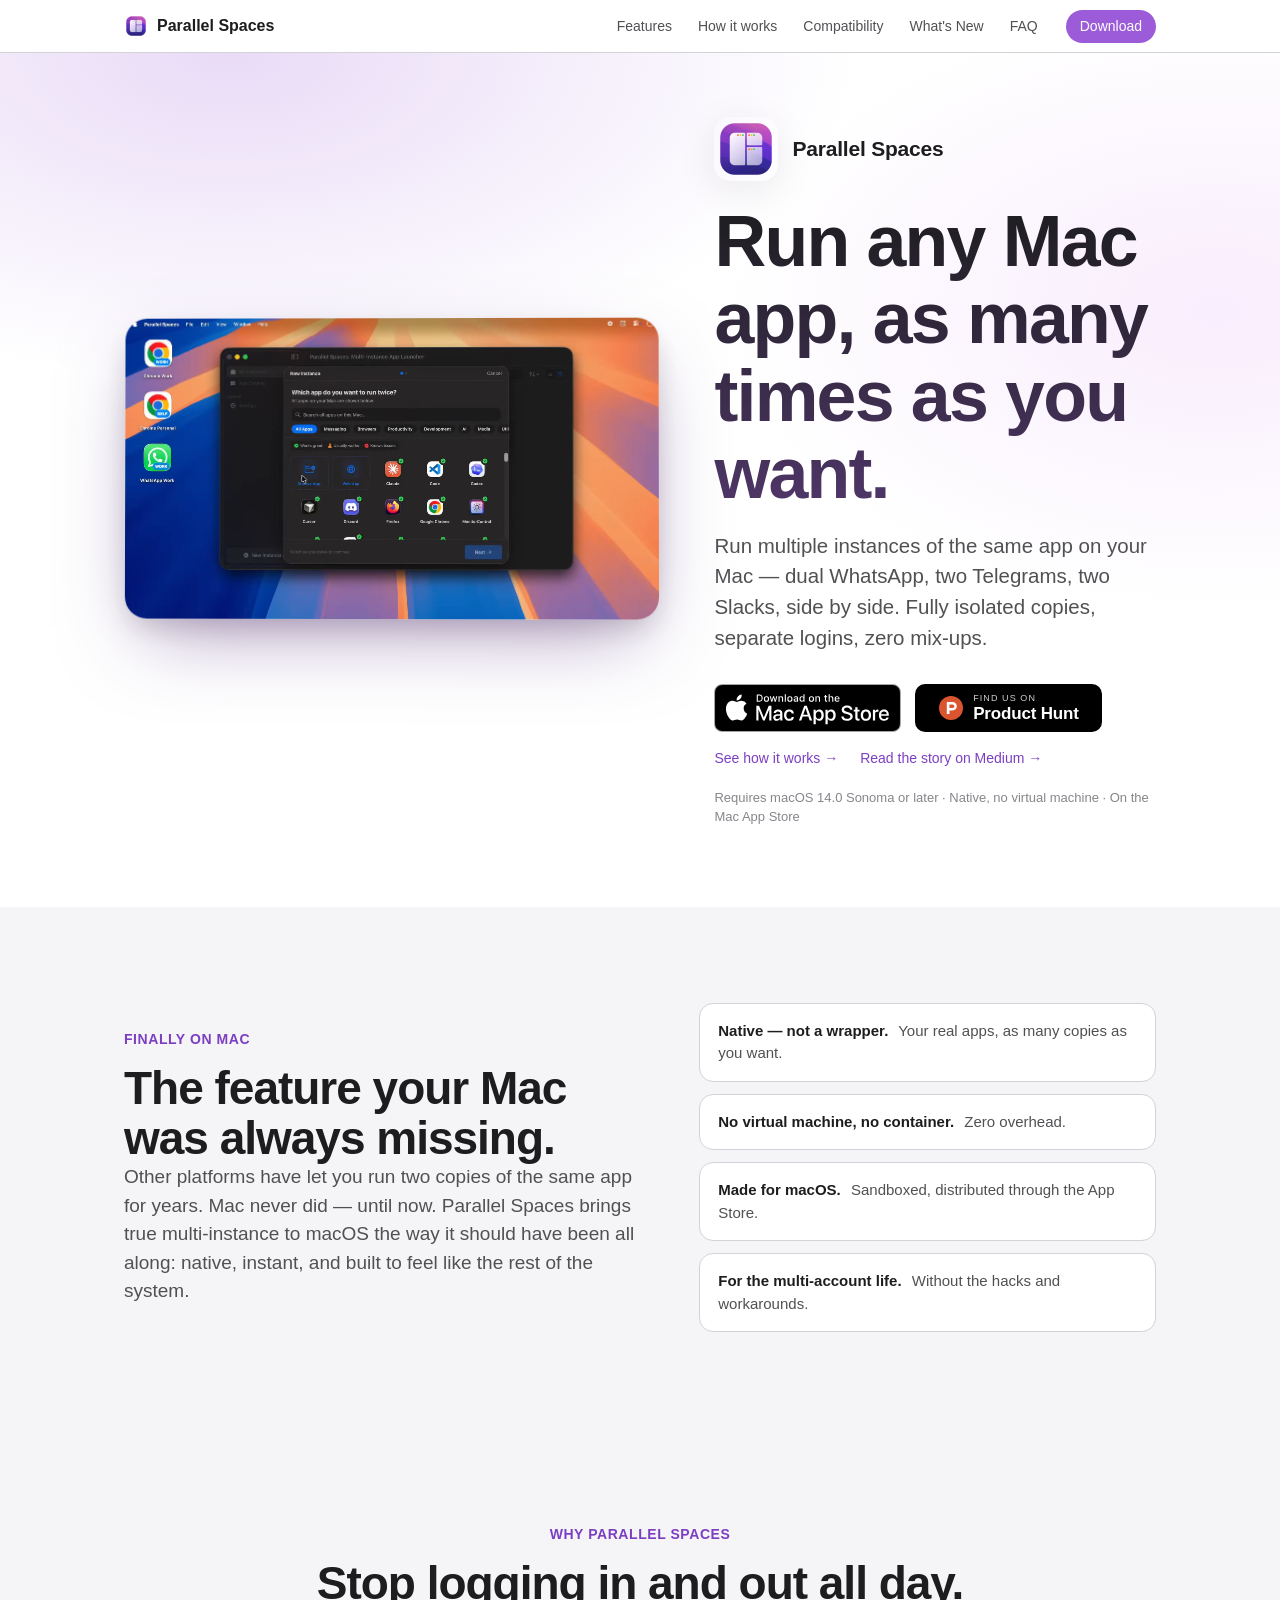
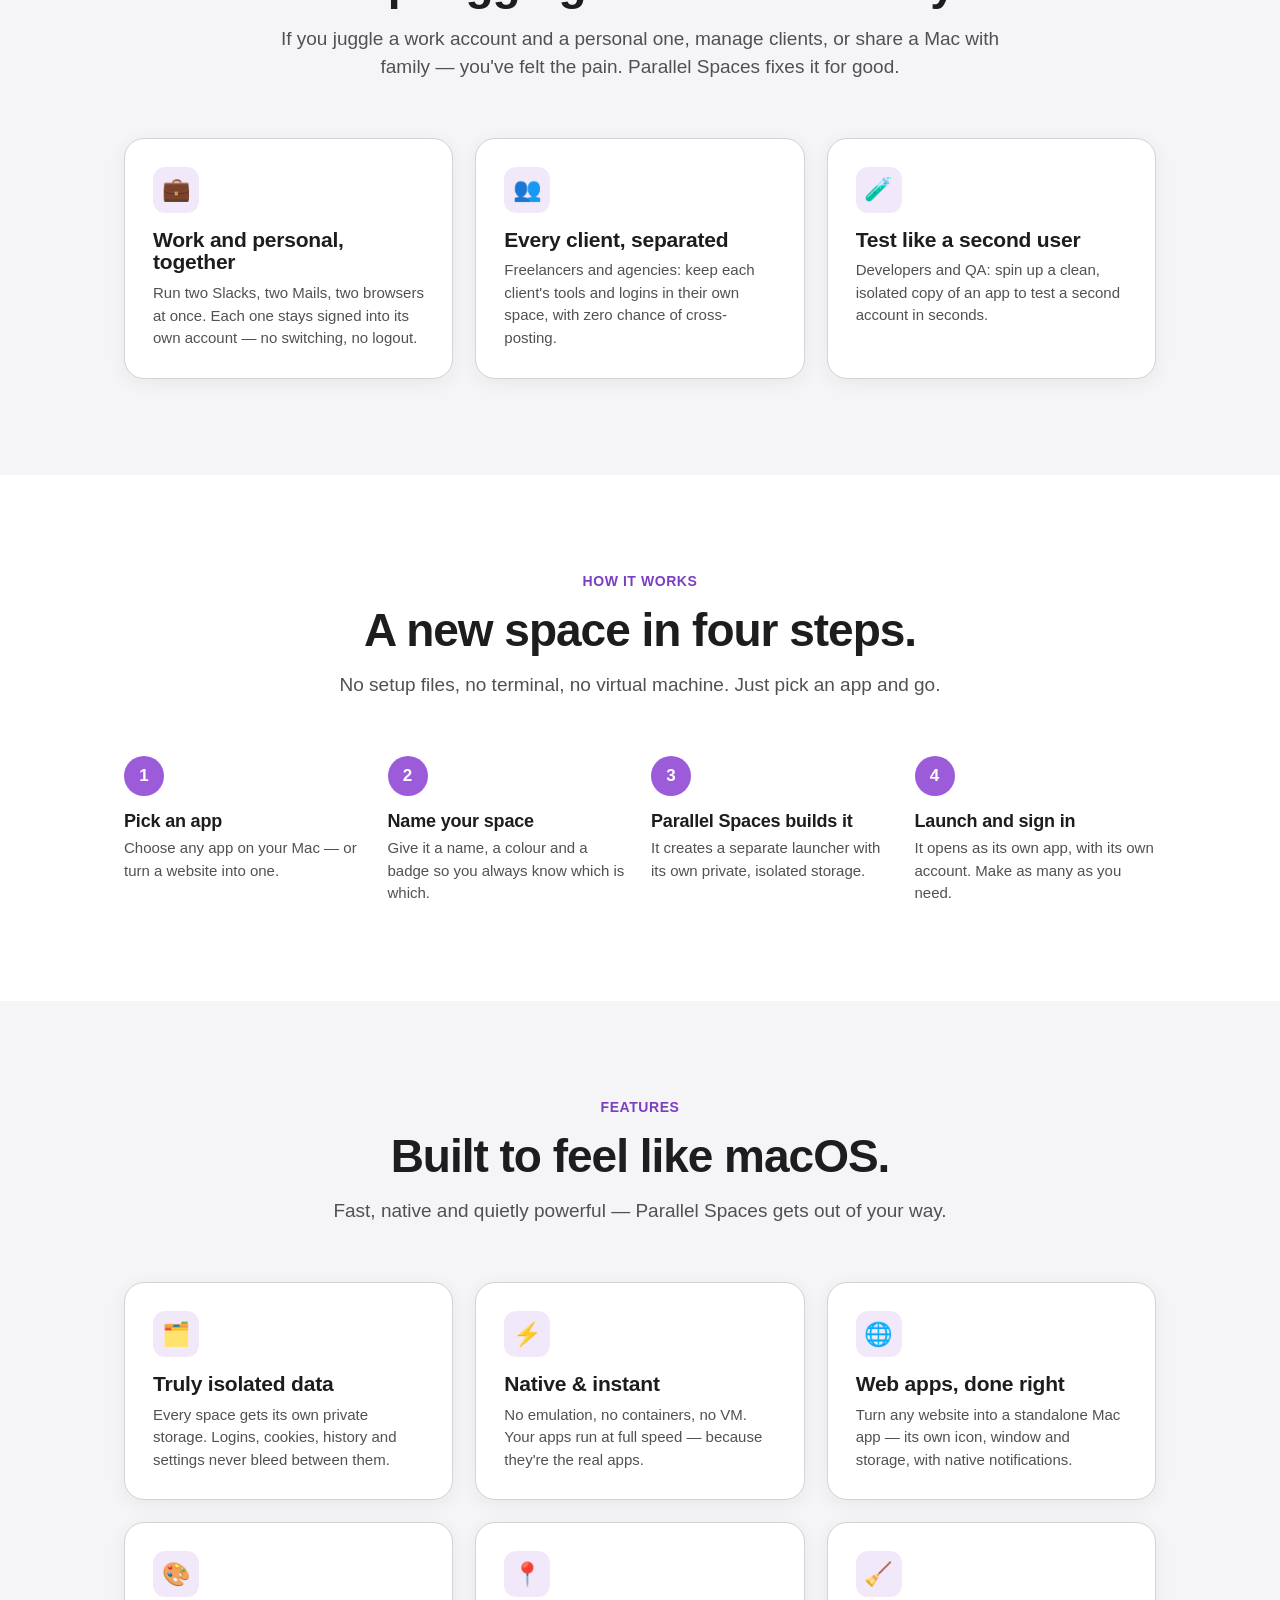
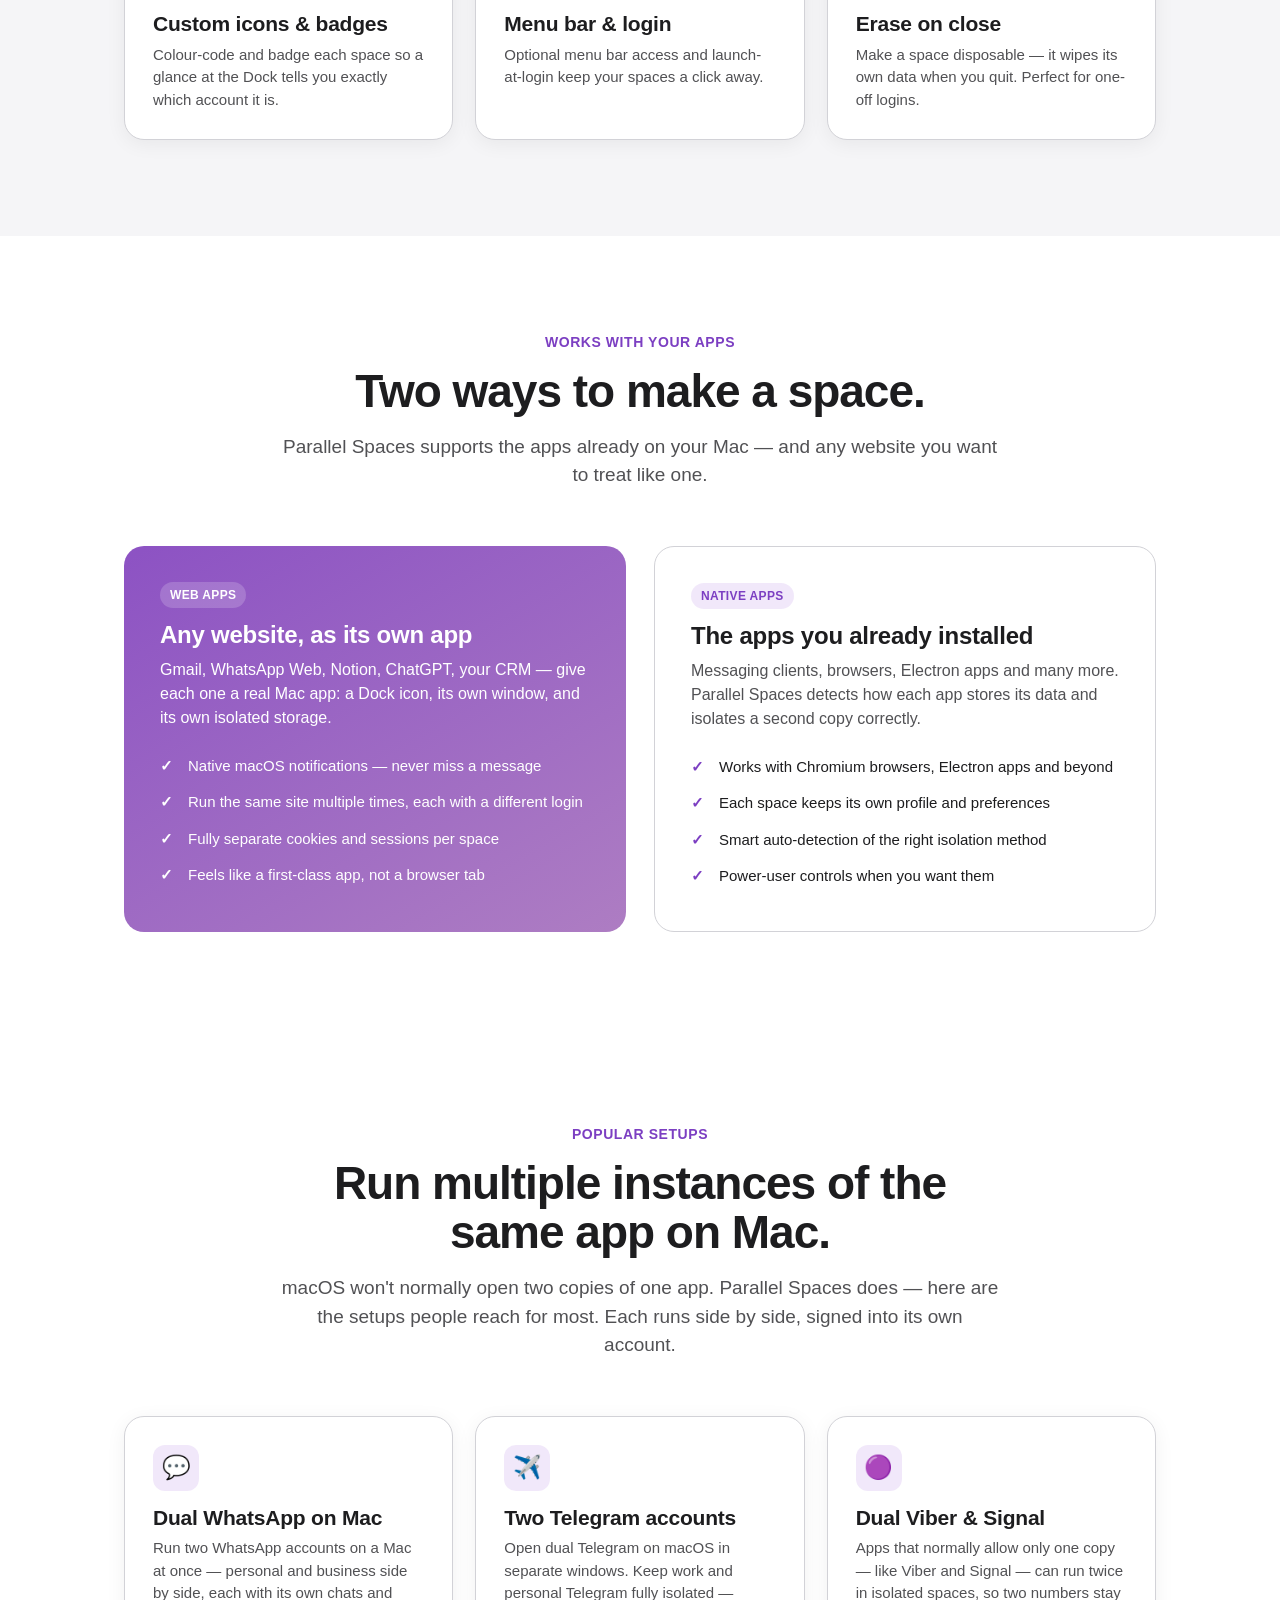
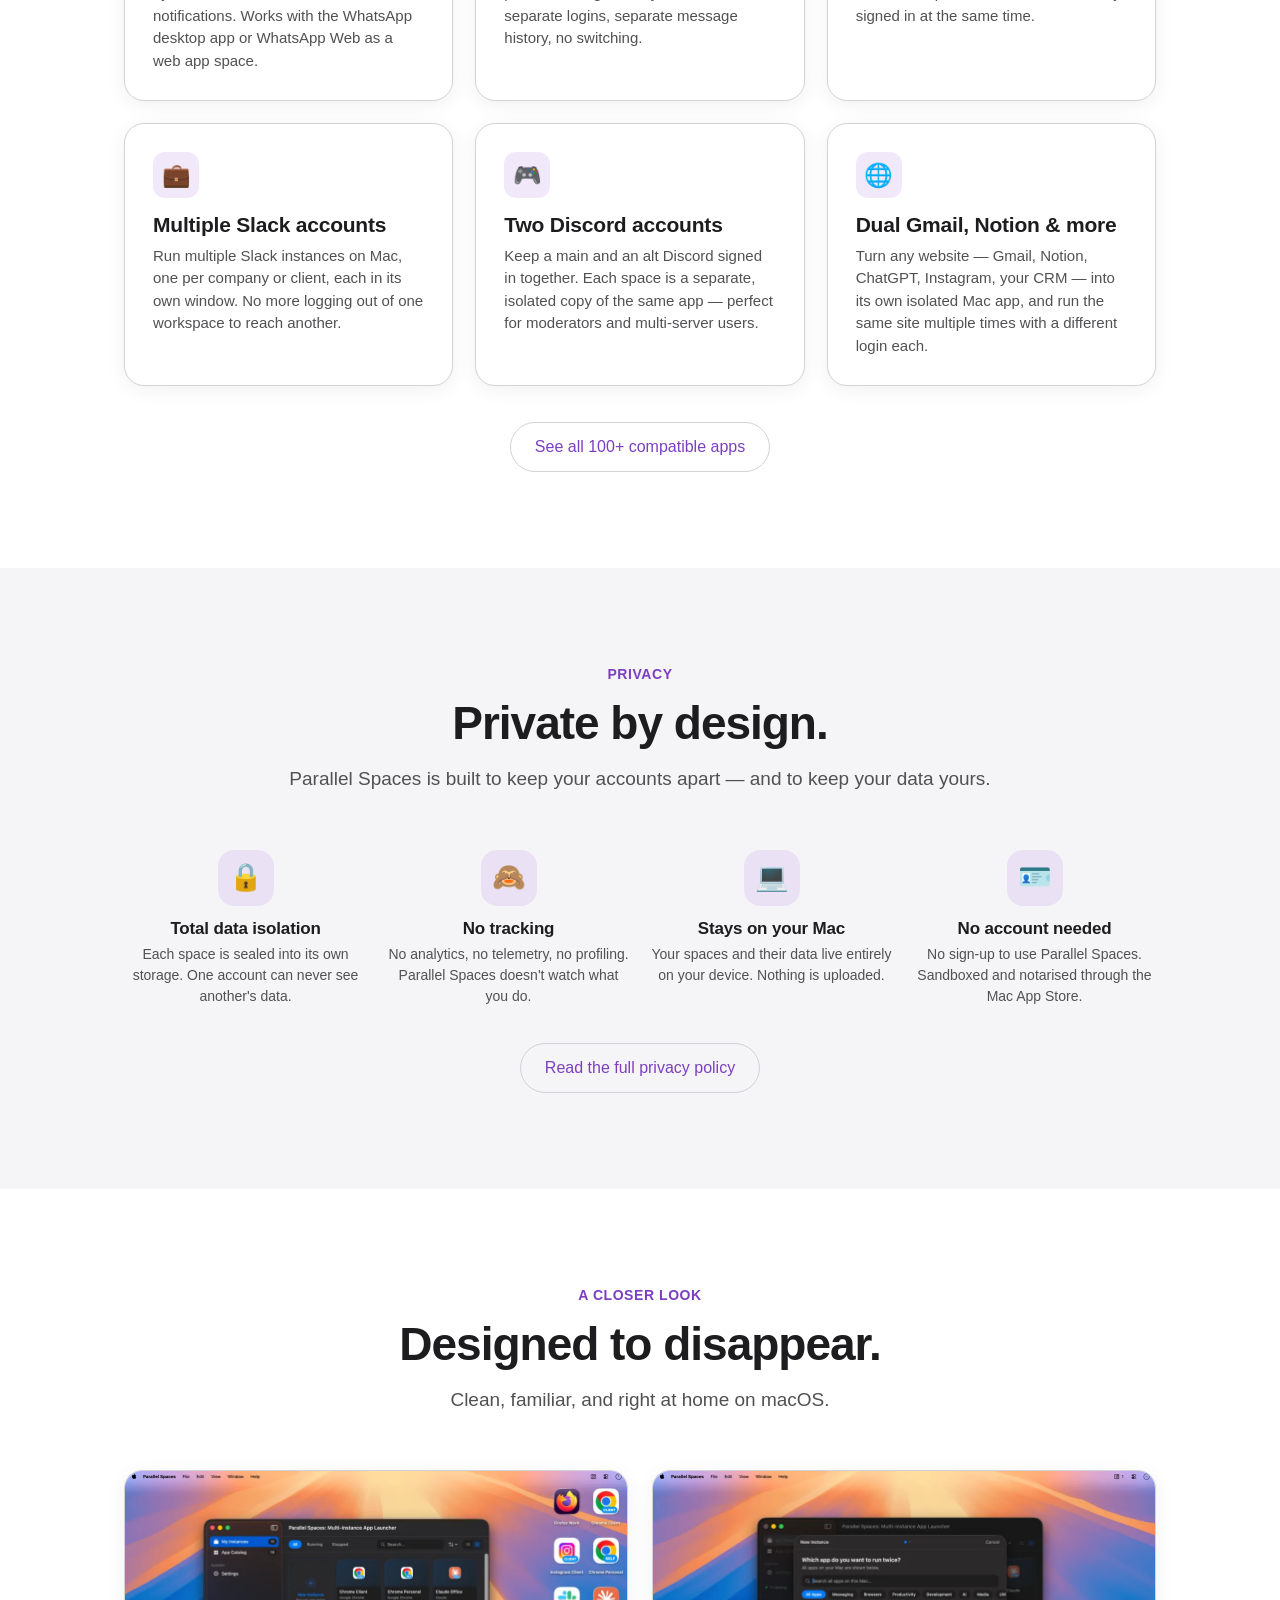
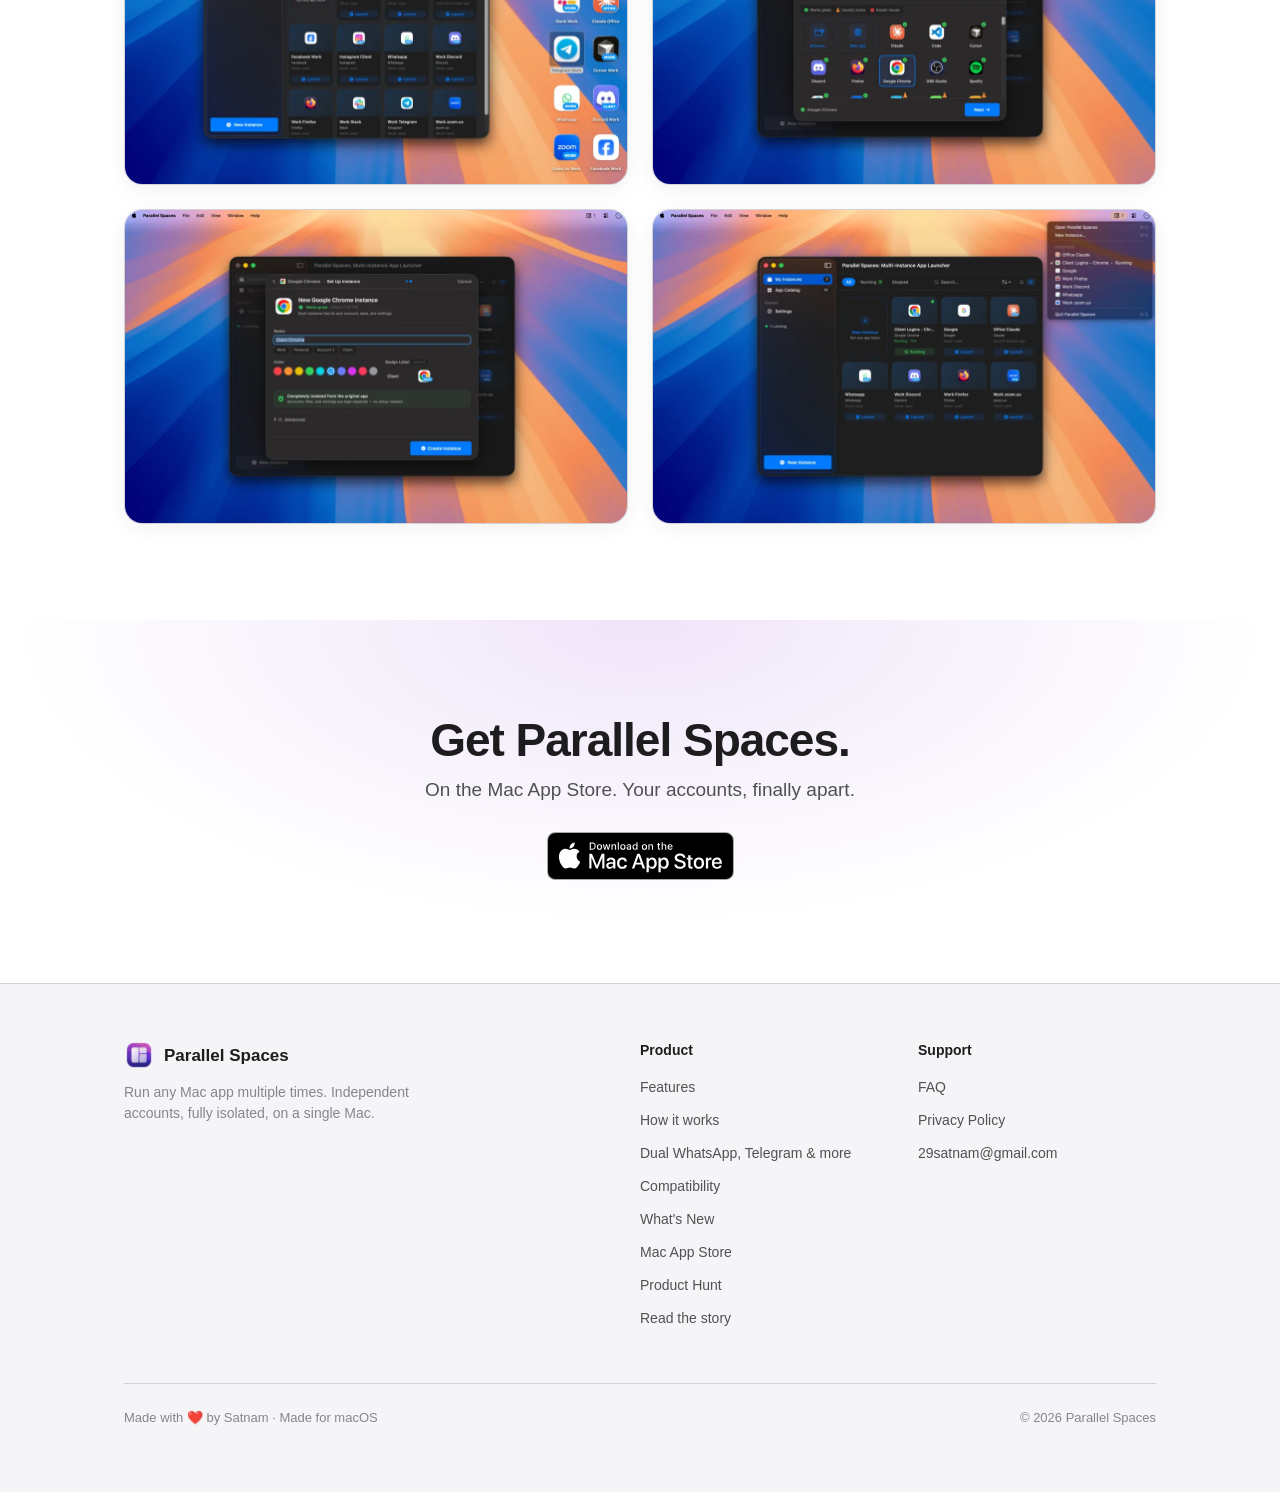
==== commit 5a979ede: "SEO: target multi-instance + dual-app keywords (WhatsApp, Telegram, Slack, Viber, Signal, Discord) F" ====
--- a/index.html
+++ b/index.html
@@ -4,9 +4,9 @@
 <meta charset="UTF-8">
 <meta name="viewport" content="width=device-width, initial-scale=1, viewport-fit=cover">
 
-<title>Parallel Spaces — Run Any Mac App Multiple Times | Multiple Accounts on macOS</title>
-<meta name="description" content="Parallel Spaces lets you run multiple, fully isolated copies of any Mac app — two Slacks, two Chromes, two WhatsApps, side by side. Separate logins and data per space. Native, private, no virtual machine. The missing multi-account feature, finally on Mac.">
-<meta name="keywords" content="run multiple instances mac, two accounts mac, multi-account mac app, run app twice macOS, parallel apps mac, dual app mac, multiple Slack accounts mac, multiple WhatsApp mac, site-specific browser mac, web app mac, macOS 14, macOS Sonoma">
+<title>Run Multiple Instances of the Same App on Mac — Parallel Spaces</title>
+<meta name="description" content="Run multiple instances of the same app on Mac — dual WhatsApp, two Telegrams, two Slacks, dual Viber side by side. Separate logins and data per space. Native multi-instance app launcher, no virtual machine.">
+<meta name="keywords" content="run multiple instances of the same app on mac, multi-instance app, multi-instance app launcher mac, dual whatsapp mac, two whatsapp accounts mac, dual telegram mac, multiple telegram accounts mac, dual viber mac, dual signal mac, two discord accounts mac, multiple slack accounts mac, clone app mac, run app twice macOS, two accounts mac, multi-account mac app, dual app mac, macOS Sonoma">
 <meta name="author" content="Parallel Spaces">
 <meta name="robots" content="index,follow,max-image-preview:large,max-video-preview:-1,max-snippet:-1">
 <meta name="googlebot" content="index,follow,max-image-preview:large,max-video-preview:-1,max-snippet:-1">
@@ -165,6 +165,25 @@
   }
 }
 </script>
+<!-- Popular multi-instance setups -->
+<script type="application/ld+json">
+{
+  "@context": "https://schema.org",
+  "@type": "ItemList",
+  "name": "Popular apps to run multiple instances of on Mac",
+  "description": "Common setups for running two or more accounts of the same app side by side on macOS with Parallel Spaces.",
+  "itemListElement": [
+    {"@type": "ListItem", "position": 1, "name": "Run two WhatsApp accounts on Mac"},
+    {"@type": "ListItem", "position": 2, "name": "Run dual Telegram on Mac"},
+    {"@type": "ListItem", "position": 3, "name": "Run dual Viber on Mac"},
+    {"@type": "ListItem", "position": 4, "name": "Run dual Signal on Mac"},
+    {"@type": "ListItem", "position": 5, "name": "Run multiple Slack accounts on Mac"},
+    {"@type": "ListItem", "position": 6, "name": "Run two Discord accounts on Mac"},
+    {"@type": "ListItem", "position": 7, "name": "Run multiple Chrome profiles on Mac"},
+    {"@type": "ListItem", "position": 8, "name": "Run dual Gmail and Notion as web apps on Mac"}
+  ]
+}
+</script>
 </head>
 <body>
 
@@ -212,7 +231,7 @@
           <span class="hero-name">Parallel Spaces</span>
         </div>
         <h1>Run any Mac app, as many times as you want.</h1>
-        <p class="hero-sub">Multiple accounts, side by side. Fully isolated copies of the apps you already use — separate logins, separate data, zero mix-ups.</p>
+        <p class="hero-sub">Run multiple instances of the same app on your Mac — dual WhatsApp, two Telegrams, two Slacks, side by side. Fully isolated copies, separate logins, zero mix-ups.</p>
         <div class="hero-cta">
           <a class="appstore-badge" href="https://apps.apple.com/app/id6772172563" aria-label="Download Parallel Spaces on the Mac App Store"><picture><source media="(prefers-color-scheme: dark)" srcset="assets/img/app-store-badge-white.svg"><img src="assets/img/app-store-badge-black.svg" alt="Download on the Mac App Store" width="156" height="40"></picture></a>
           <a class="ph-badge" href="https://www.producthunt.com/products/parallel-spaces-2?launch=parallel-spaces-2" target="_blank" rel="noopener" aria-label="Find Parallel Spaces on Product Hunt">
@@ -392,6 +411,52 @@
         </ul>
       </div>
     </div>
+  </div>
+</section>
+
+<!-- ===================== POPULAR SETUPS (SEO) ===================== -->
+<section id="dual-apps">
+  <div class="wrap">
+    <div class="section-head">
+      <div class="eyebrow">Popular setups</div>
+      <h2>Run multiple instances of the same app on Mac.</h2>
+      <p>macOS won't normally open two copies of one app. Parallel Spaces does — here are the setups people reach for most. Each runs side by side, signed into its own account.</p>
+    </div>
+    <div class="grid">
+      <div class="card">
+        <div class="ic" aria-hidden="true">💬</div>
+        <h3>Dual WhatsApp on Mac</h3>
+        <p>Run two WhatsApp accounts on a Mac at once — personal and business side by side, each with its own chats and notifications. Works with the WhatsApp desktop app or WhatsApp Web as a web app space.</p>
+      </div>
+      <div class="card">
+        <div class="ic" aria-hidden="true">✈️</div>
+        <h3>Two Telegram accounts</h3>
+        <p>Open dual Telegram on macOS in separate windows. Keep work and personal Telegram fully isolated — separate logins, separate message history, no switching.</p>
+      </div>
+      <div class="card">
+        <div class="ic" aria-hidden="true">🟣</div>
+        <h3>Dual Viber &amp; Signal</h3>
+        <p>Apps that normally allow only one copy — like Viber and Signal — can run twice in isolated spaces, so two numbers stay signed in at the same time.</p>
+      </div>
+      <div class="card">
+        <div class="ic" aria-hidden="true">💼</div>
+        <h3>Multiple Slack accounts</h3>
+        <p>Run multiple Slack instances on Mac, one per company or client, each in its own window. No more logging out of one workspace to reach another.</p>
+      </div>
+      <div class="card">
+        <div class="ic" aria-hidden="true">🎮</div>
+        <h3>Two Discord accounts</h3>
+        <p>Keep a main and an alt Discord signed in together. Each space is a separate, isolated copy of the same app — perfect for moderators and multi-server users.</p>
+      </div>
+      <div class="card">
+        <div class="ic" aria-hidden="true">🌐</div>
+        <h3>Dual Gmail, Notion &amp; more</h3>
+        <p>Turn any website — Gmail, Notion, ChatGPT, Instagram, your CRM — into its own isolated Mac app, and run the same site multiple times with a different login each.</p>
+      </div>
+    </div>
+    <p style="text-align:center;margin-top:36px;">
+      <a class="btn btn-ghost" href="compatibility.html">See all 100+ compatible apps</a>
+    </p>
   </div>
 </section>
 
@@ -504,6 +569,7 @@
         <ul>
           <li><a href="index.html#features">Features</a></li>
           <li><a href="index.html#how">How it works</a></li>
+          <li><a href="index.html#dual-apps">Dual WhatsApp, Telegram &amp; more</a></li>
           <li><a href="compatibility.html">Compatibility</a></li>
           <li><a href="whats-new.html">What's New</a></li>
           <li><a href="https://apps.apple.com/app/id6772172563">Mac App Store</a></li>
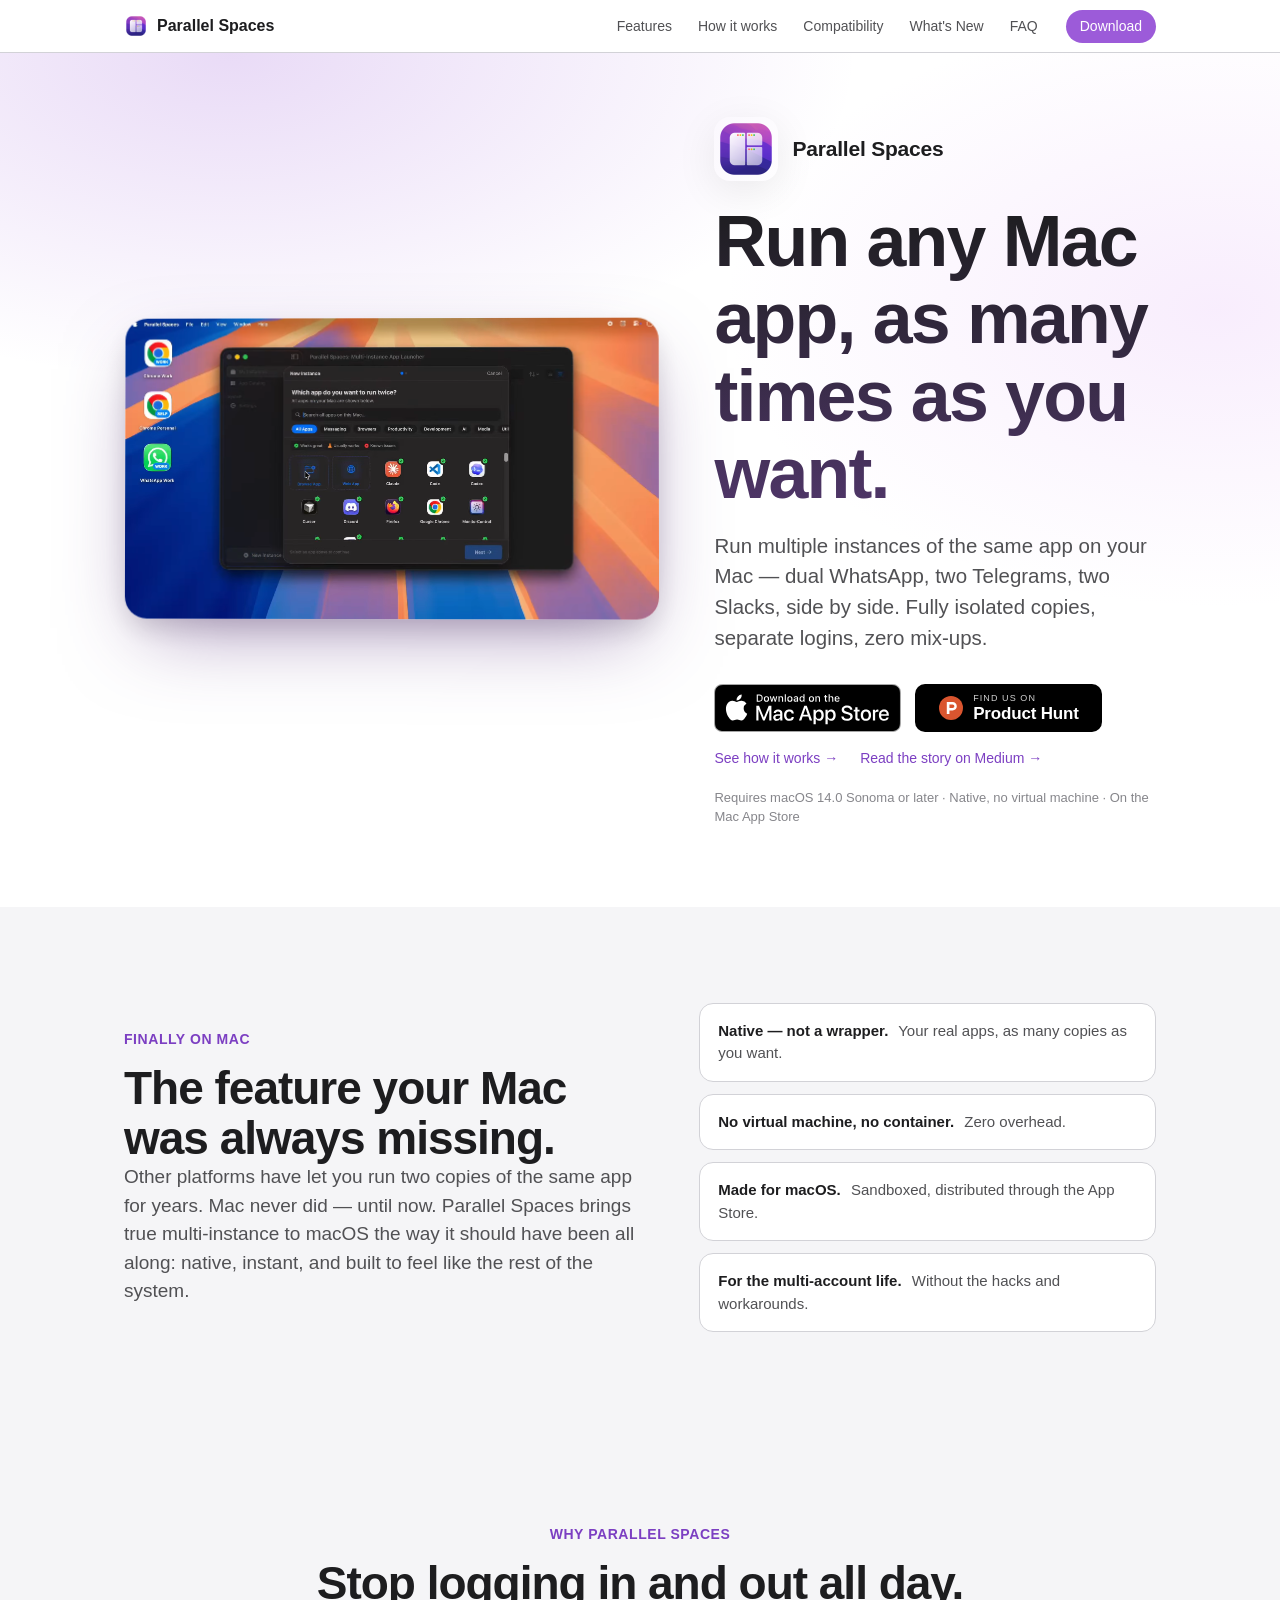
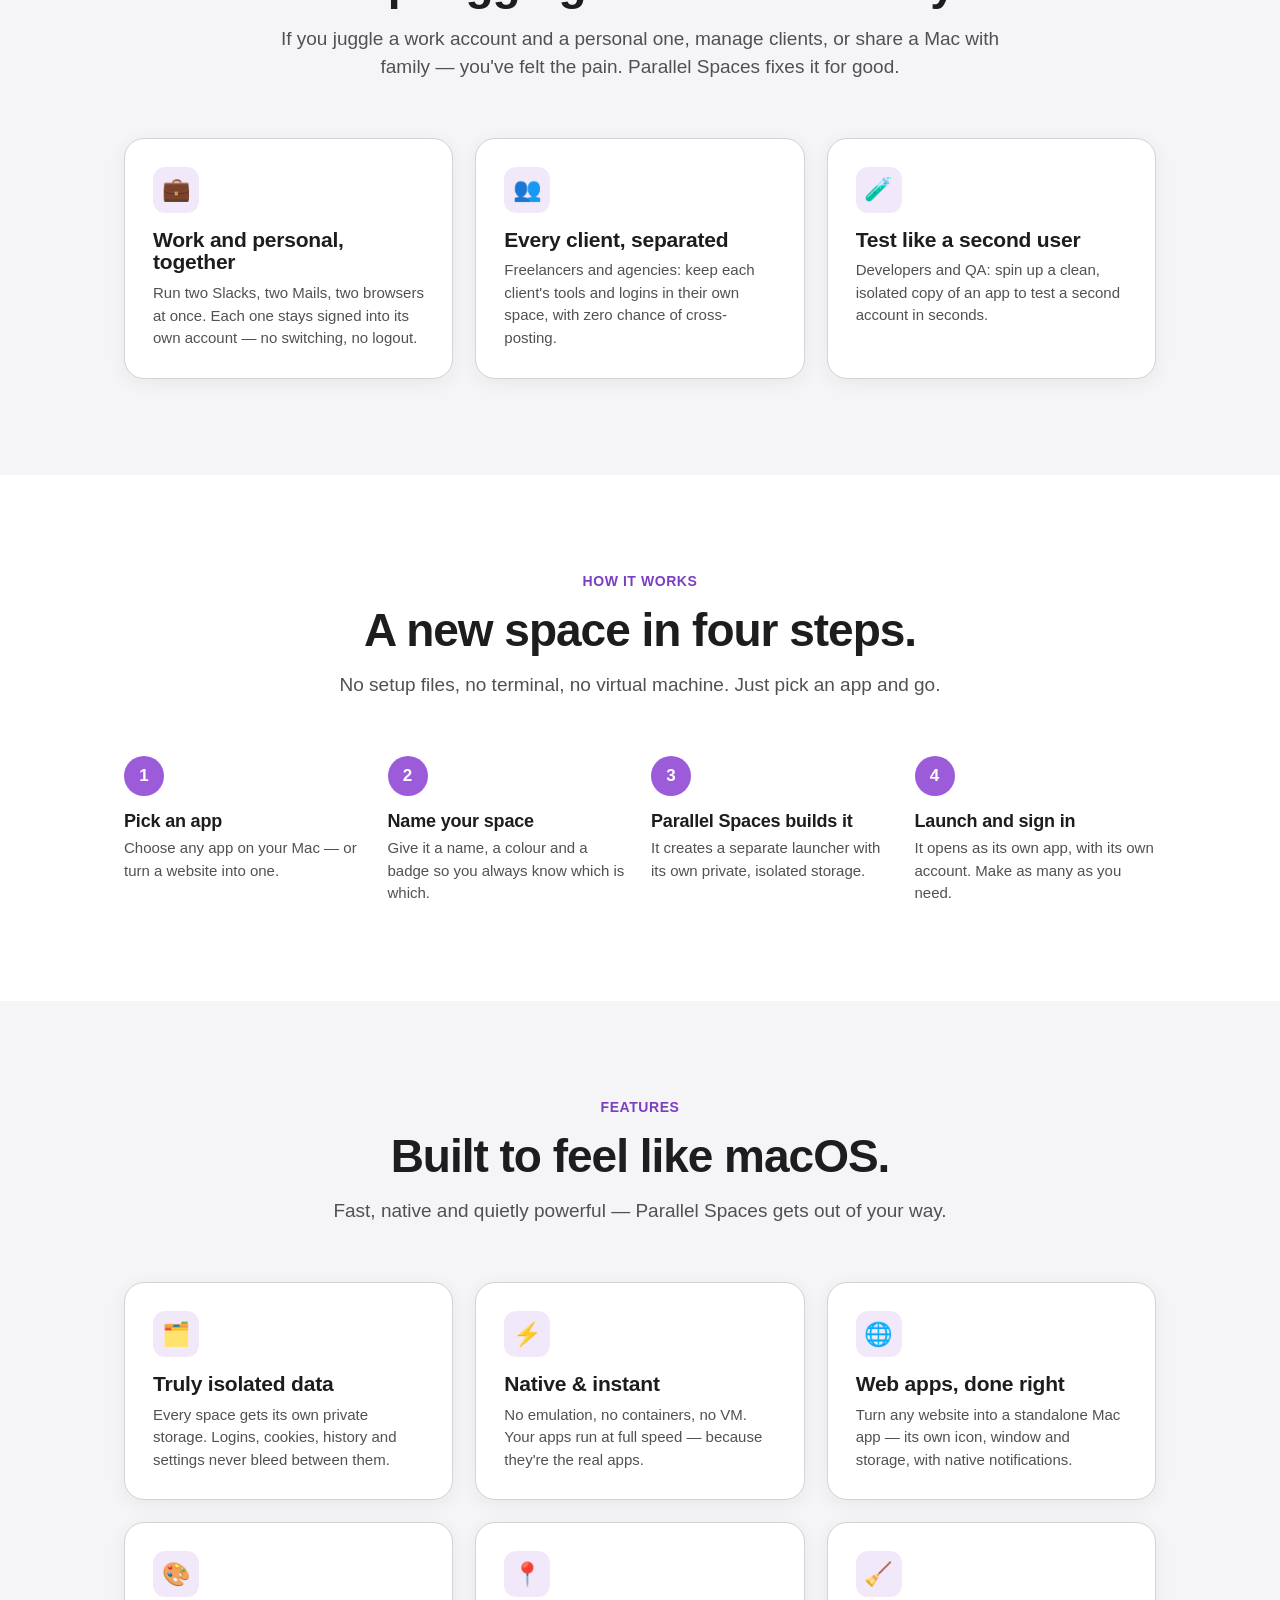
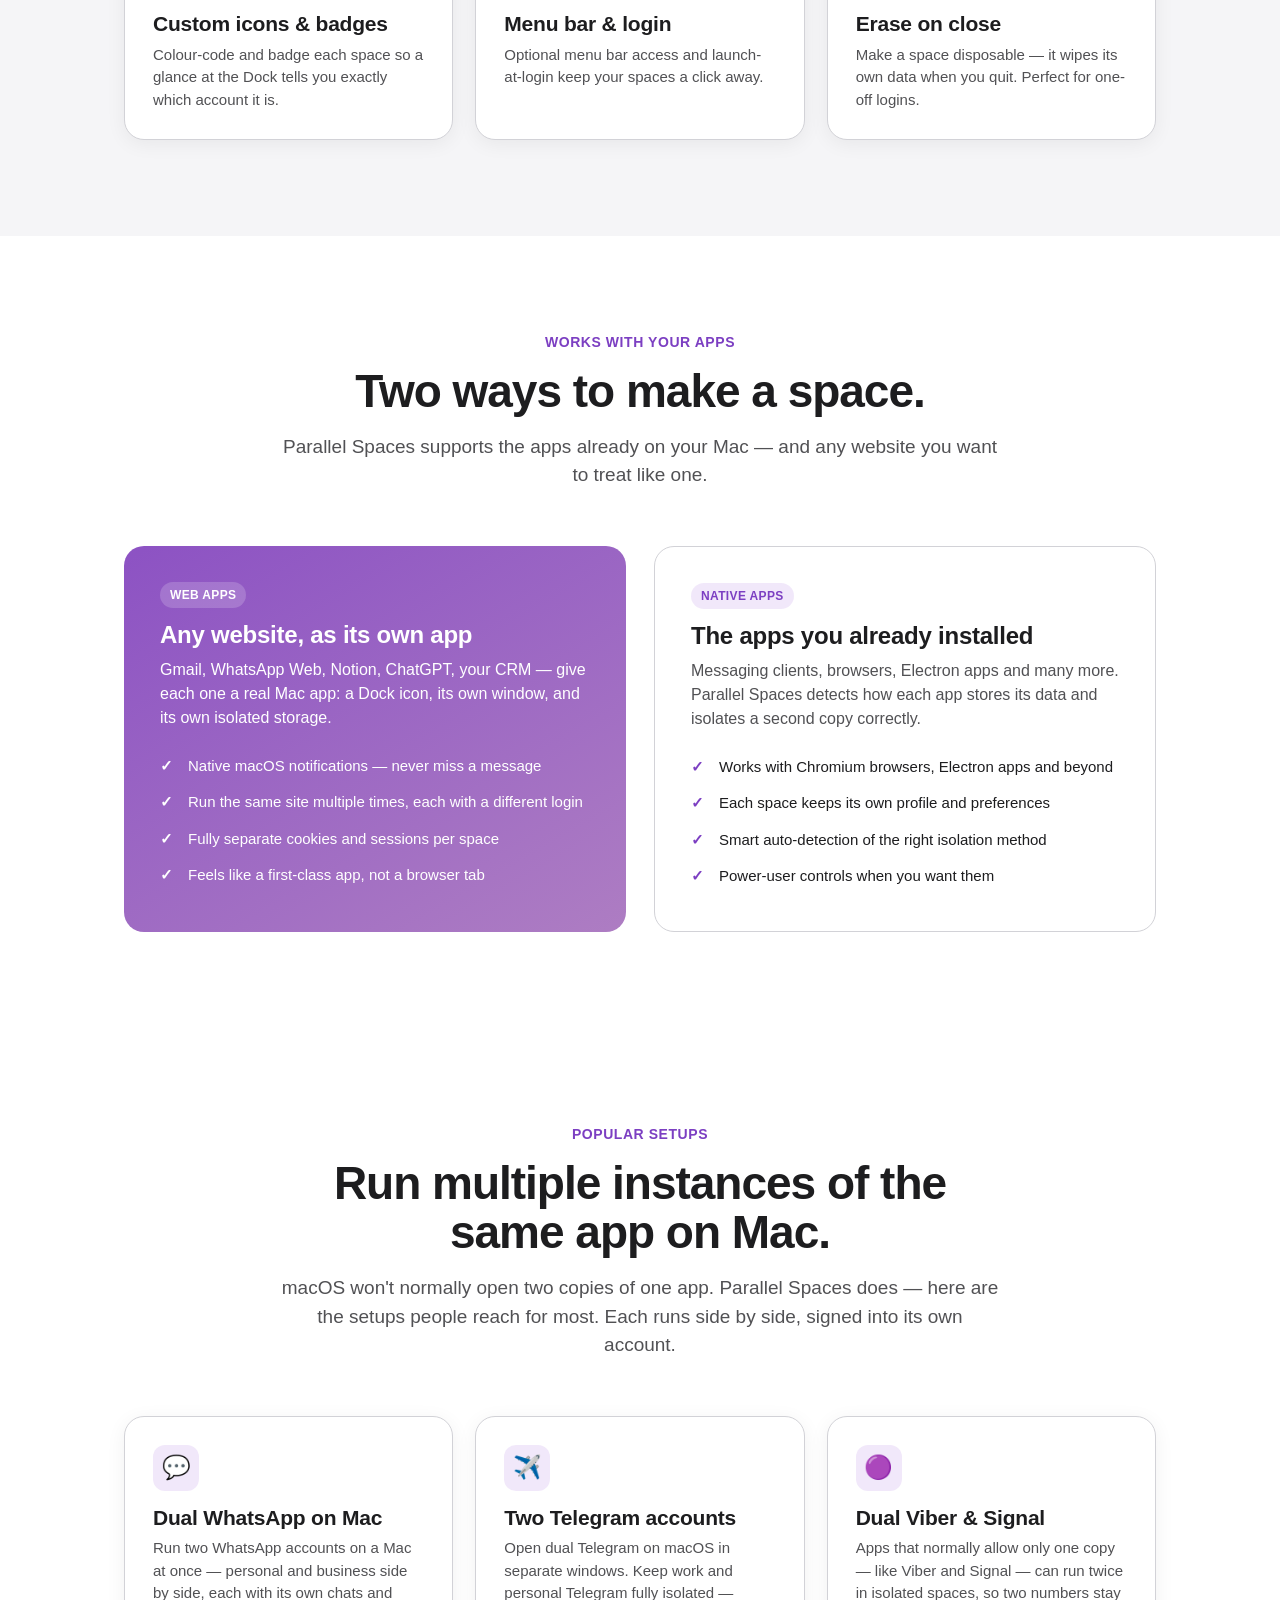
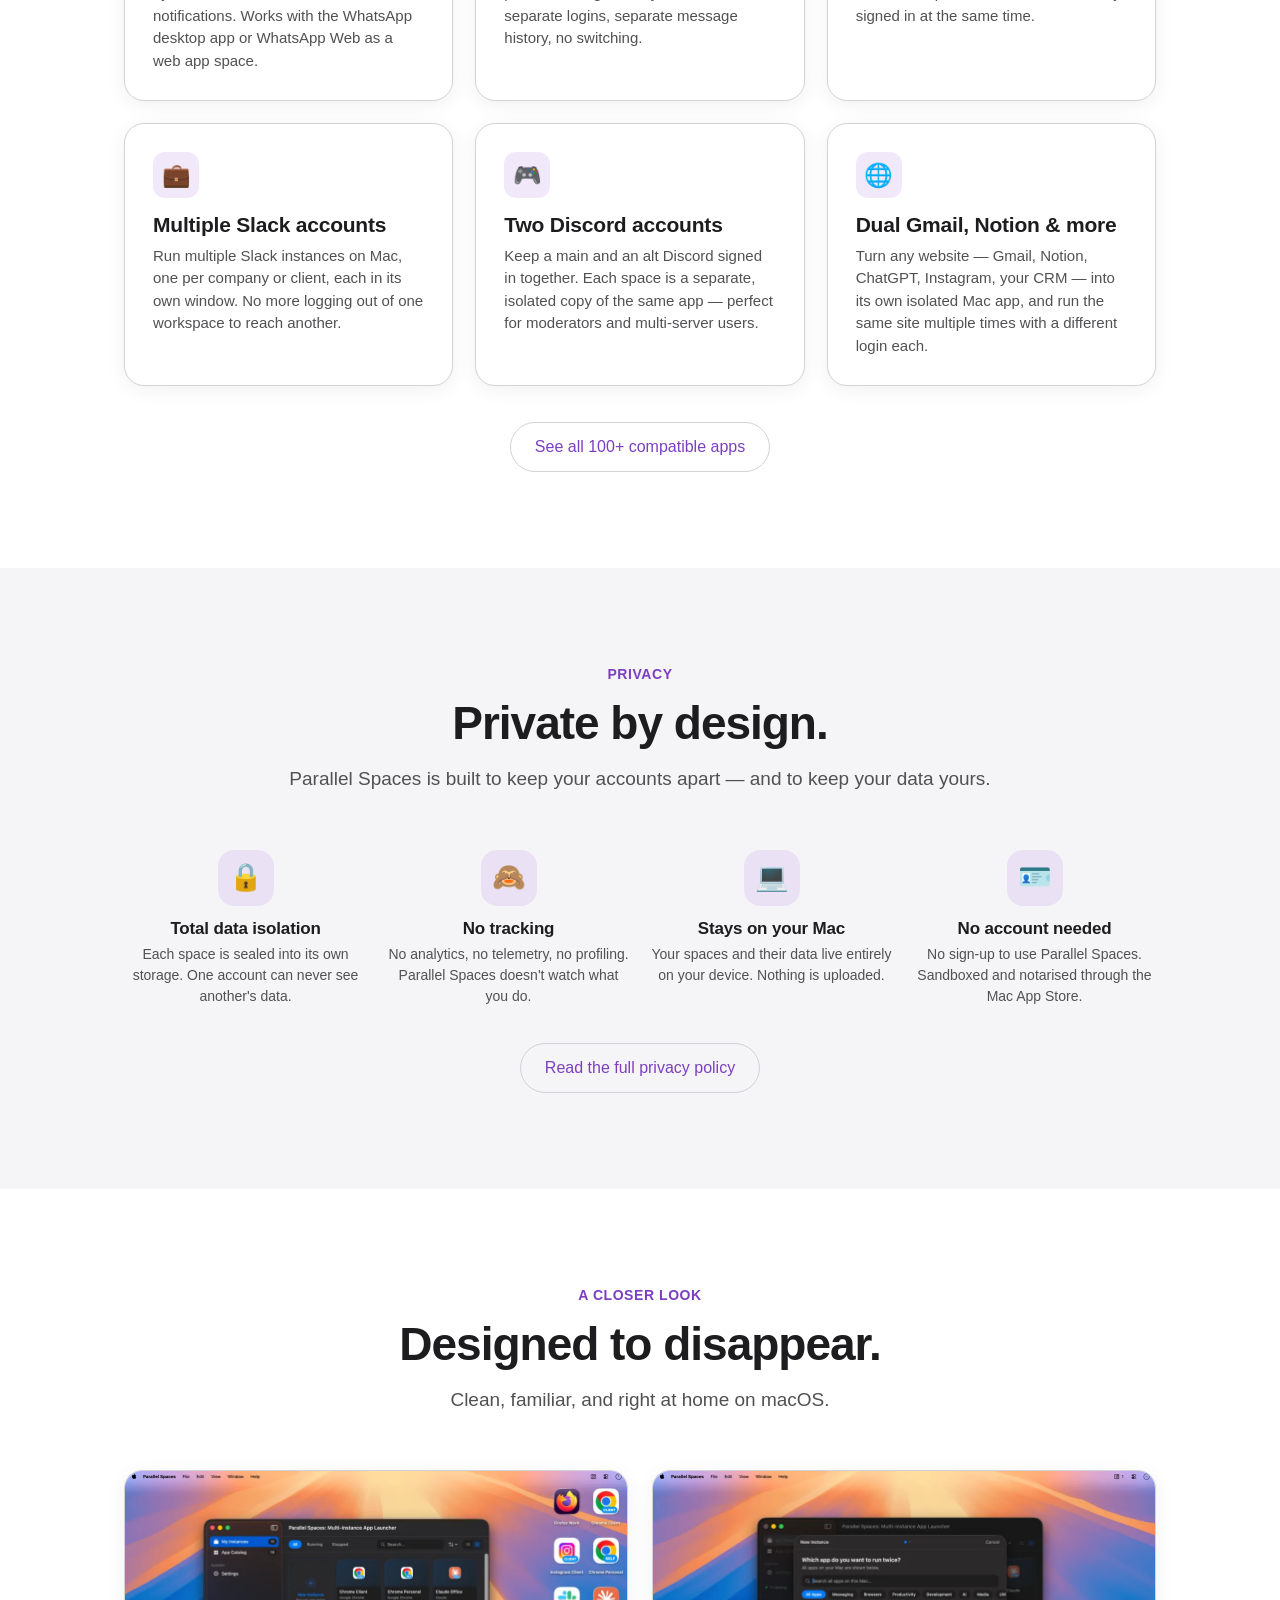
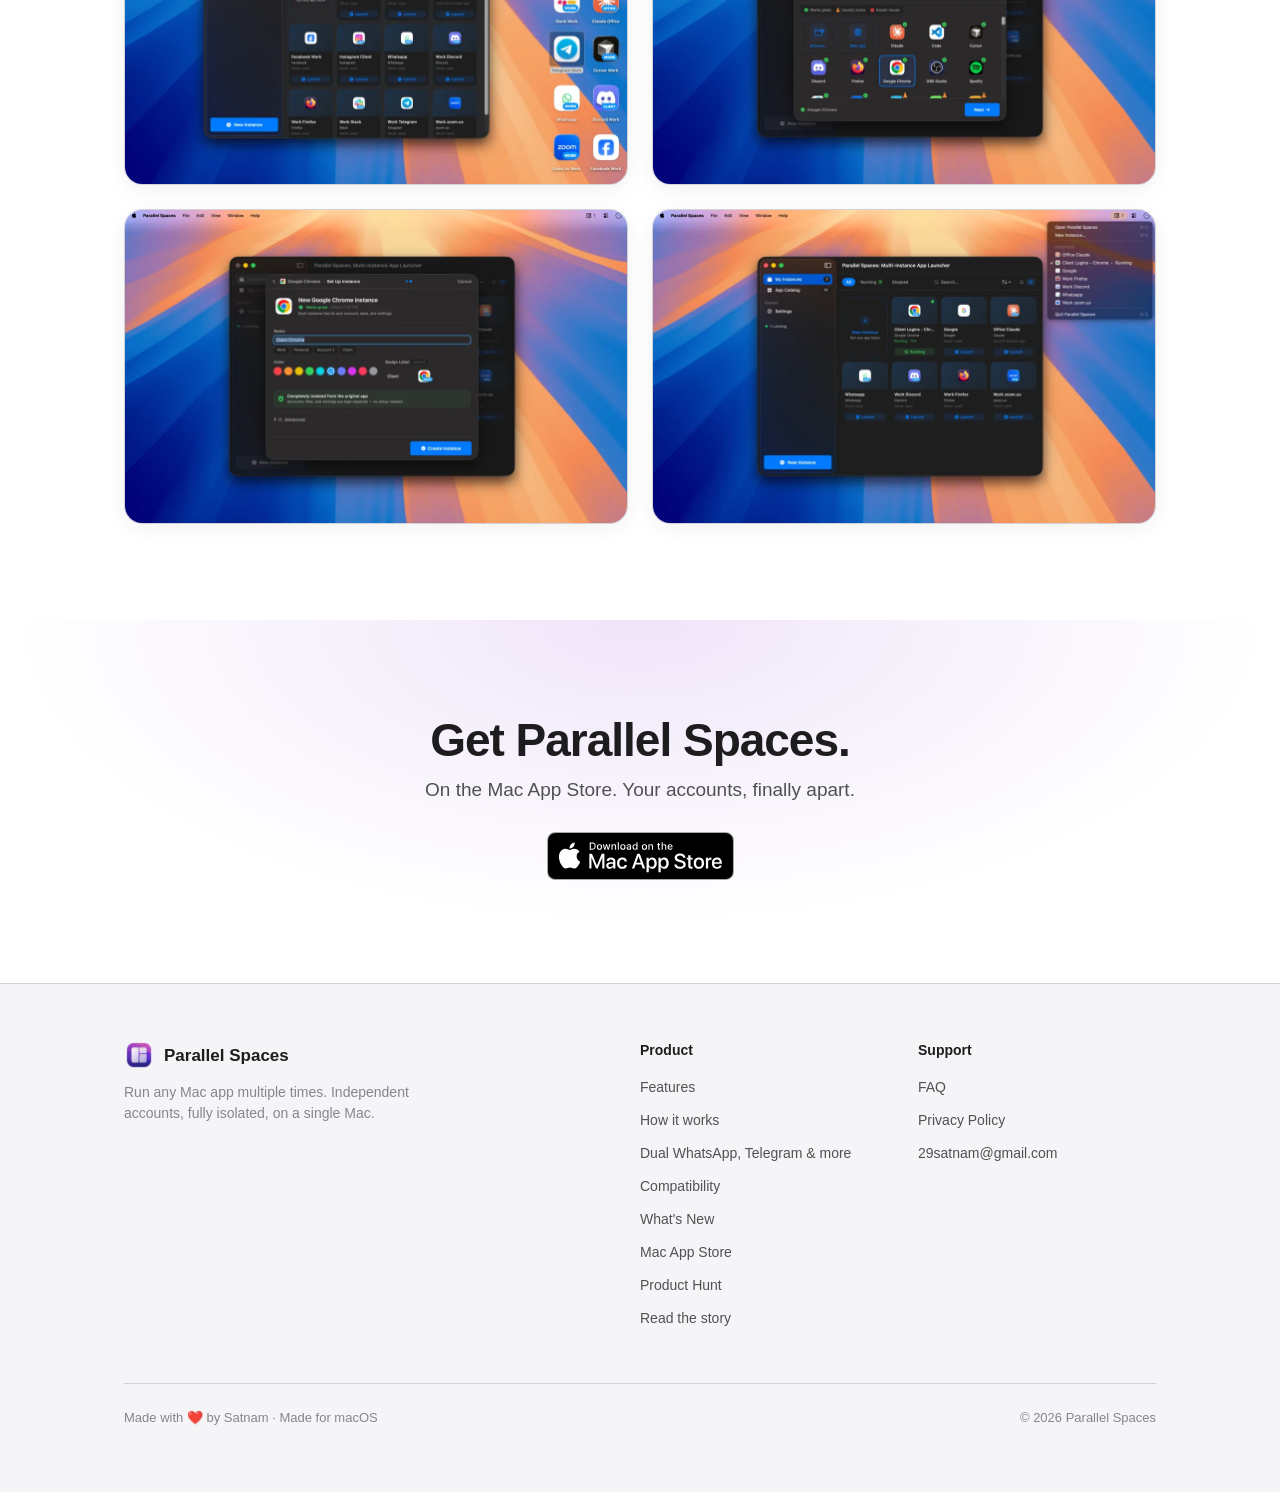
==== commit c83a00af: "Migrate to custom domain parallelspaces.app Adds CNAME for GitHub Pages and rewrites every absolute " ====
--- a/index.html
+++ b/index.html
@@ -10,7 +10,7 @@
 <meta name="author" content="Parallel Spaces">
 <meta name="robots" content="index,follow,max-image-preview:large,max-video-preview:-1,max-snippet:-1">
 <meta name="googlebot" content="index,follow,max-image-preview:large,max-video-preview:-1,max-snippet:-1">
-<link rel="canonical" href="https://parallelspaces.github.io/">
+<link rel="canonical" href="https://parallelspaces.app/">
 
 <!-- Open Graph -->
 <meta property="og:type" content="website">
@@ -18,15 +18,15 @@
 <meta property="og:locale" content="en_US">
 <meta property="og:title" content="Parallel Spaces — Run Any Mac App Multiple Times">
 <meta property="og:description" content="Run multiple, fully isolated copies of any Mac app. Two accounts, side by side. Native, private, no virtual machine.">
-<meta property="og:url" content="https://parallelspaces.github.io/">
-<meta property="og:image" content="https://parallelspaces.github.io/assets/img/icon-1024.png">
-<meta property="og:image:secure_url" content="https://parallelspaces.github.io/assets/img/icon-1024.png">
+<meta property="og:url" content="https://parallelspaces.app/">
+<meta property="og:image" content="https://parallelspaces.app/assets/img/icon-1024.png">
+<meta property="og:image:secure_url" content="https://parallelspaces.app/assets/img/icon-1024.png">
 <meta property="og:image:type" content="image/png">
 <meta property="og:image:alt" content="Parallel Spaces app icon — purple gradient with stacked window glyphs">
 <meta property="og:image:width" content="1024">
 <meta property="og:image:height" content="1024">
-<meta property="og:video" content="https://parallelspaces.github.io/assets/video/hero.mp4">
-<meta property="og:video:secure_url" content="https://parallelspaces.github.io/assets/video/hero.mp4">
+<meta property="og:video" content="https://parallelspaces.app/assets/video/hero.mp4">
+<meta property="og:video:secure_url" content="https://parallelspaces.app/assets/video/hero.mp4">
 <meta property="og:video:type" content="video/mp4">
 <meta property="og:video:width" content="1280">
 <meta property="og:video:height" content="720">
@@ -35,7 +35,7 @@
 <meta name="twitter:card" content="summary_large_image">
 <meta name="twitter:title" content="Parallel Spaces — Run Any Mac App Multiple Times">
 <meta name="twitter:description" content="Run multiple, fully isolated copies of any Mac app. Two accounts, side by side. Native and private.">
-<meta name="twitter:image" content="https://parallelspaces.github.io/assets/img/icon-1024.png">
+<meta name="twitter:image" content="https://parallelspaces.app/assets/img/icon-1024.png">
 <meta name="twitter:image:alt" content="Parallel Spaces — Run Any Mac App Multiple Times">
 
 <meta name="theme-color" content="#ffffff" media="(prefers-color-scheme: light)">
@@ -60,23 +60,23 @@
   "applicationSubCategory": "ProductivityApplication",
   "operatingSystem": "macOS 14.0 or later",
   "description": "Run multiple, fully isolated copies of any Mac app — two Slacks, two Chromes, two WhatsApps, side by side. Separate logins and data per space. Native, private, no virtual machine.",
-  "url": "https://parallelspaces.github.io/",
+  "url": "https://parallelspaces.app/",
   "downloadUrl": "https://apps.apple.com/app/id6772172563",
   "installUrl": "https://apps.apple.com/app/id6772172563",
-  "image": "https://parallelspaces.github.io/assets/img/icon-1024.png",
+  "image": "https://parallelspaces.app/assets/img/icon-1024.png",
   "screenshot": [
-    "https://parallelspaces.github.io/assets/video/hero-poster.jpg",
-    "https://parallelspaces.github.io/assets/img/screenshot-1.png",
-    "https://parallelspaces.github.io/assets/img/screenshot-2.png",
-    "https://parallelspaces.github.io/assets/img/screenshot-3.png",
-    "https://parallelspaces.github.io/assets/img/screenshot-4.png"
+    "https://parallelspaces.app/assets/video/hero-poster.jpg",
+    "https://parallelspaces.app/assets/img/screenshot-1.png",
+    "https://parallelspaces.app/assets/img/screenshot-2.png",
+    "https://parallelspaces.app/assets/img/screenshot-3.png",
+    "https://parallelspaces.app/assets/img/screenshot-4.png"
   ],
   "video": {
     "@type": "VideoObject",
     "name": "Parallel Spaces — product demo",
     "description": "Run multiple, fully isolated copies of any Mac app — side by side, with separate logins and data per space.",
-    "thumbnailUrl": "https://parallelspaces.github.io/assets/video/hero-poster.jpg",
-    "contentUrl": "https://parallelspaces.github.io/assets/video/hero.mp4",
+    "thumbnailUrl": "https://parallelspaces.app/assets/video/hero-poster.jpg",
+    "contentUrl": "https://parallelspaces.app/assets/video/hero.mp4",
     "uploadDate": "2026-05-26",
     "duration": "PT30S"
   },
@@ -100,8 +100,8 @@
   "publisher": {
     "@type": "Organization",
     "name": "Parallel Spaces",
-    "url": "https://parallelspaces.github.io/",
-    "logo": "https://parallelspaces.github.io/assets/img/icon-1024.png",
+    "url": "https://parallelspaces.app/",
+    "logo": "https://parallelspaces.app/assets/img/icon-1024.png",
     "sameAs": [
       "https://apps.apple.com/app/id6772172563",
       "https://www.producthunt.com/products/parallel-spaces-2",
@@ -118,18 +118,18 @@
   "name": "Parallel Spaces — product demo",
   "description": "Watch Parallel Spaces run multiple, fully isolated copies of the same Mac app — separate logins, separate data, side by side. Native, private, no virtual machine.",
   "thumbnailUrl": [
-    "https://parallelspaces.github.io/assets/video/hero-poster.jpg"
+    "https://parallelspaces.app/assets/video/hero-poster.jpg"
   ],
   "uploadDate": "2026-05-26",
   "duration": "PT30S",
-  "contentUrl": "https://parallelspaces.github.io/assets/video/hero.mp4",
-  "embedUrl": "https://parallelspaces.github.io/#",
+  "contentUrl": "https://parallelspaces.app/assets/video/hero.mp4",
+  "embedUrl": "https://parallelspaces.app/#",
   "publisher": {
     "@type": "Organization",
     "name": "Parallel Spaces",
     "logo": {
       "@type": "ImageObject",
-      "url": "https://parallelspaces.github.io/assets/img/icon-1024.png"
+      "url": "https://parallelspaces.app/assets/img/icon-1024.png"
     }
   }
 }
@@ -157,10 +157,10 @@
   "@context": "https://schema.org",
   "@type": "WebSite",
   "name": "Parallel Spaces",
-  "url": "https://parallelspaces.github.io/",
+  "url": "https://parallelspaces.app/",
   "potentialAction": {
     "@type": "SearchAction",
-    "target": "https://parallelspaces.github.io/compatibility.html?q={search_term}",
+    "target": "https://parallelspaces.app/compatibility.html?q={search_term}",
     "query-input": "required name=search_term"
   }
 }
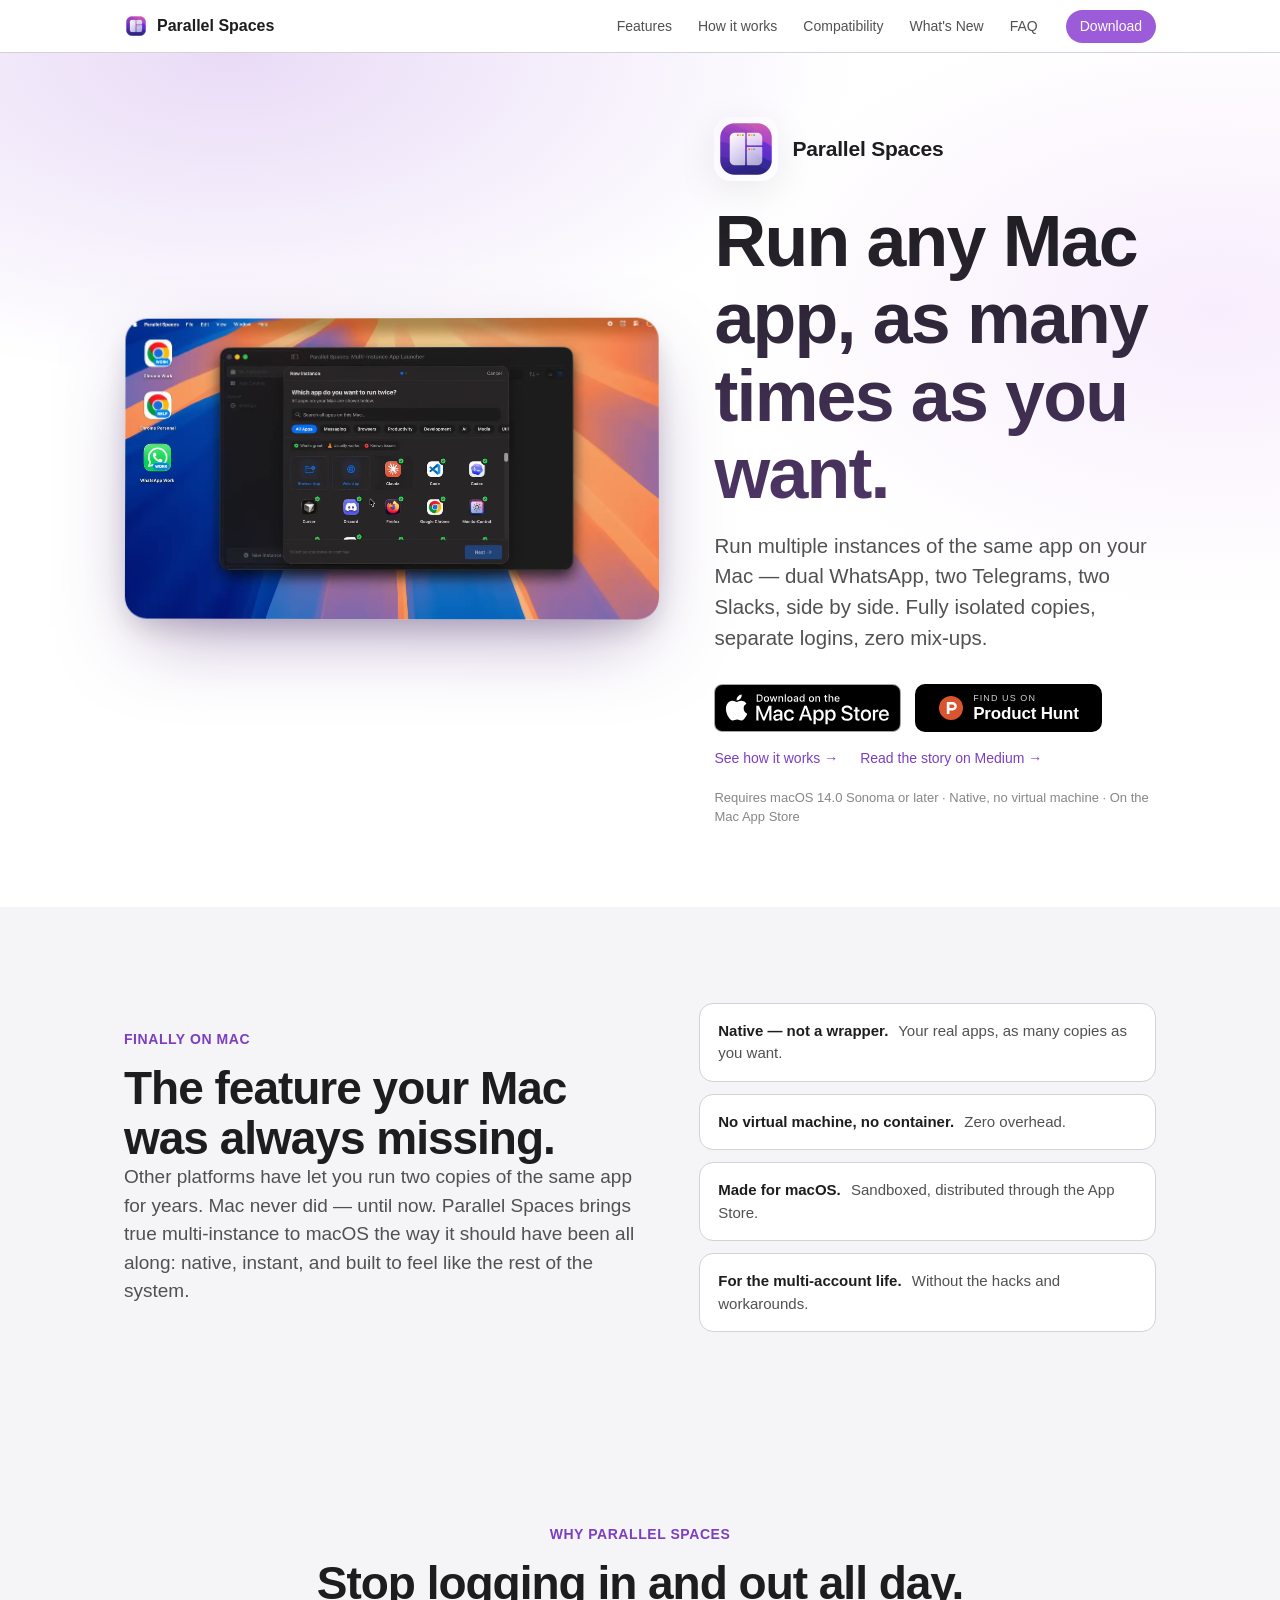
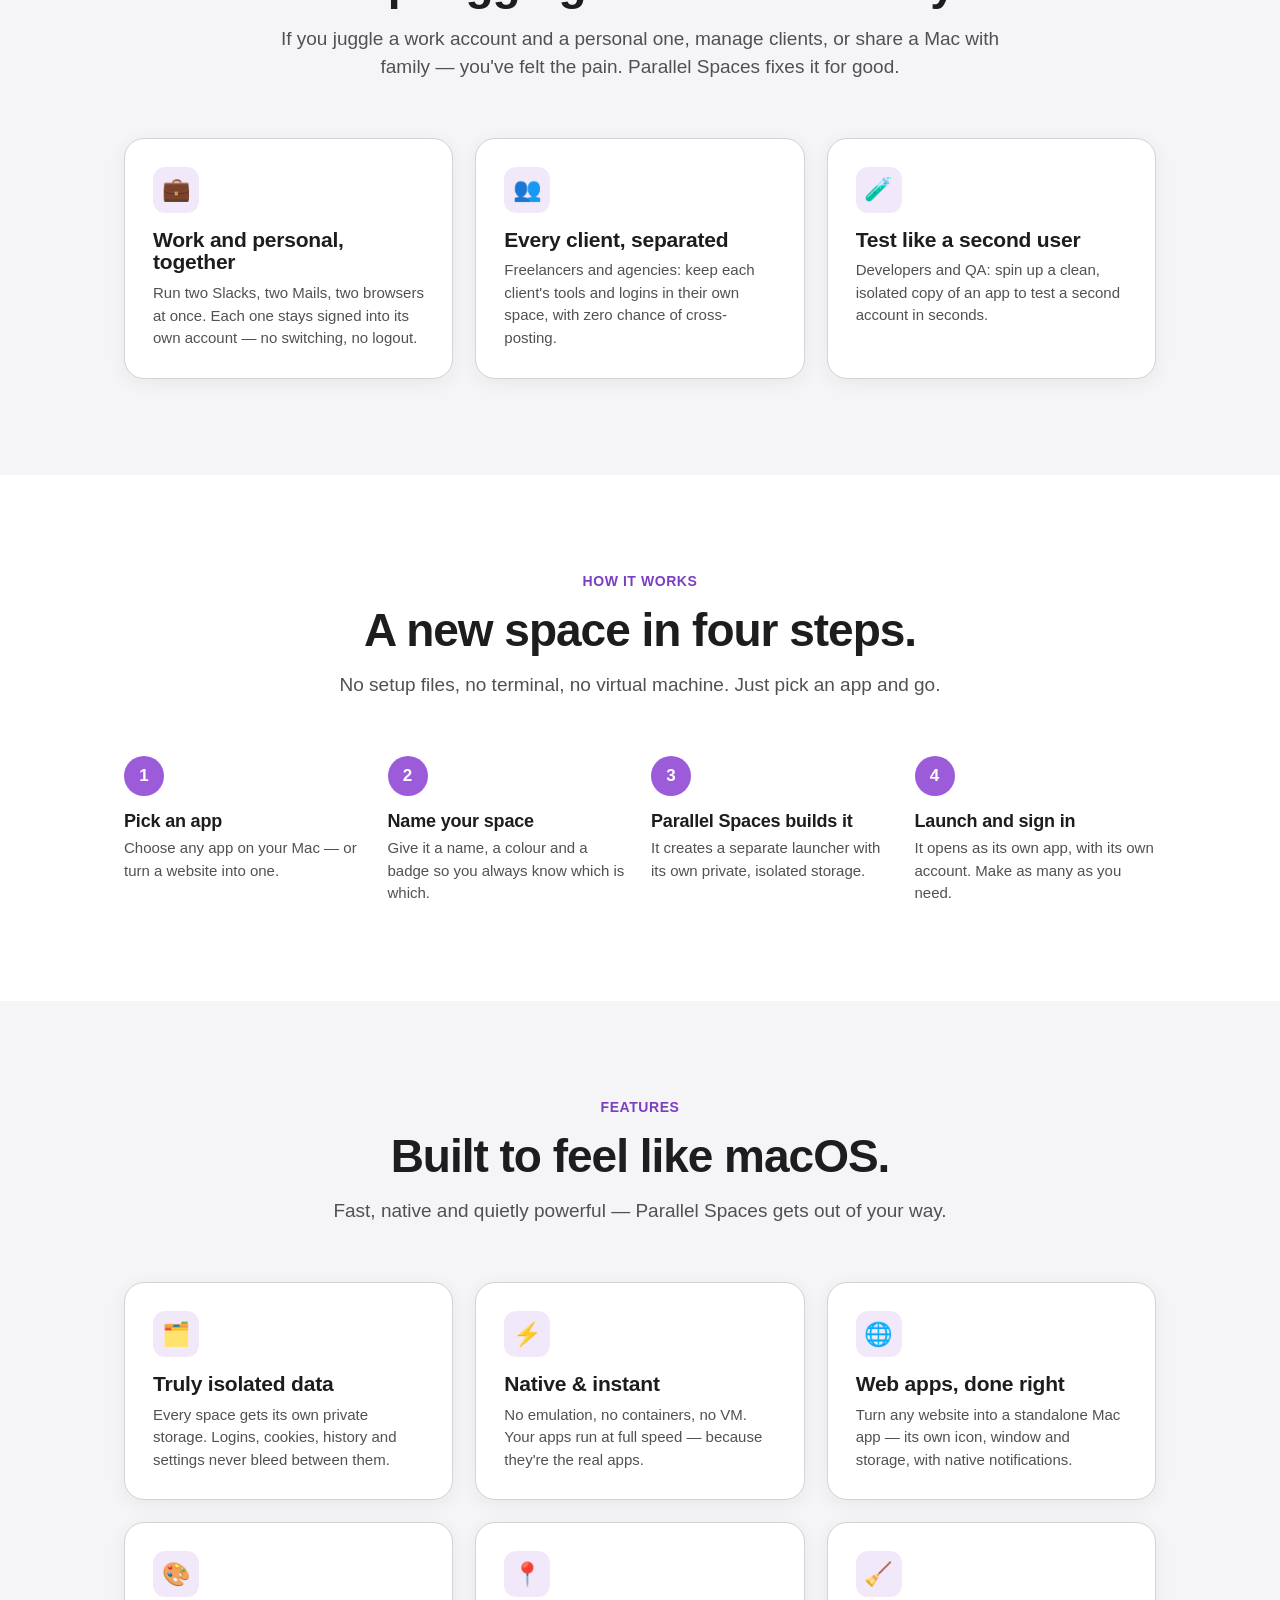
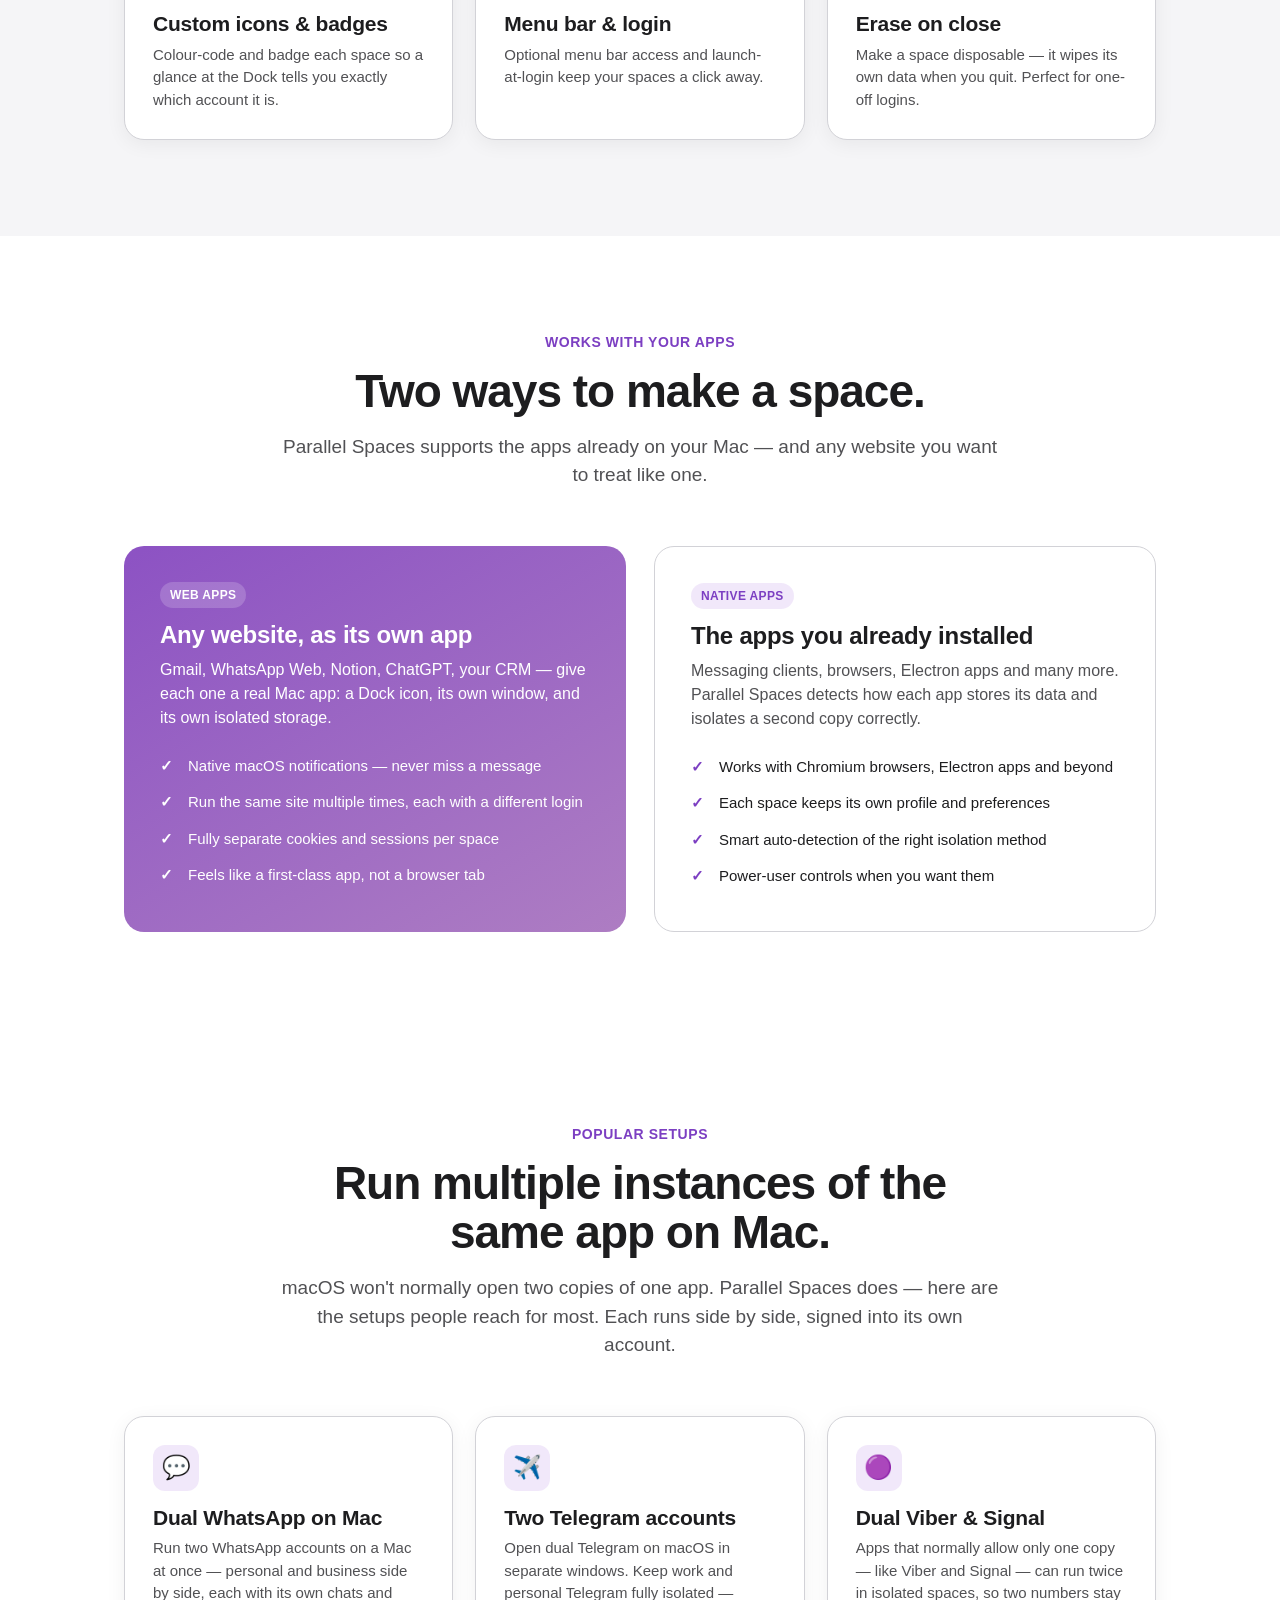
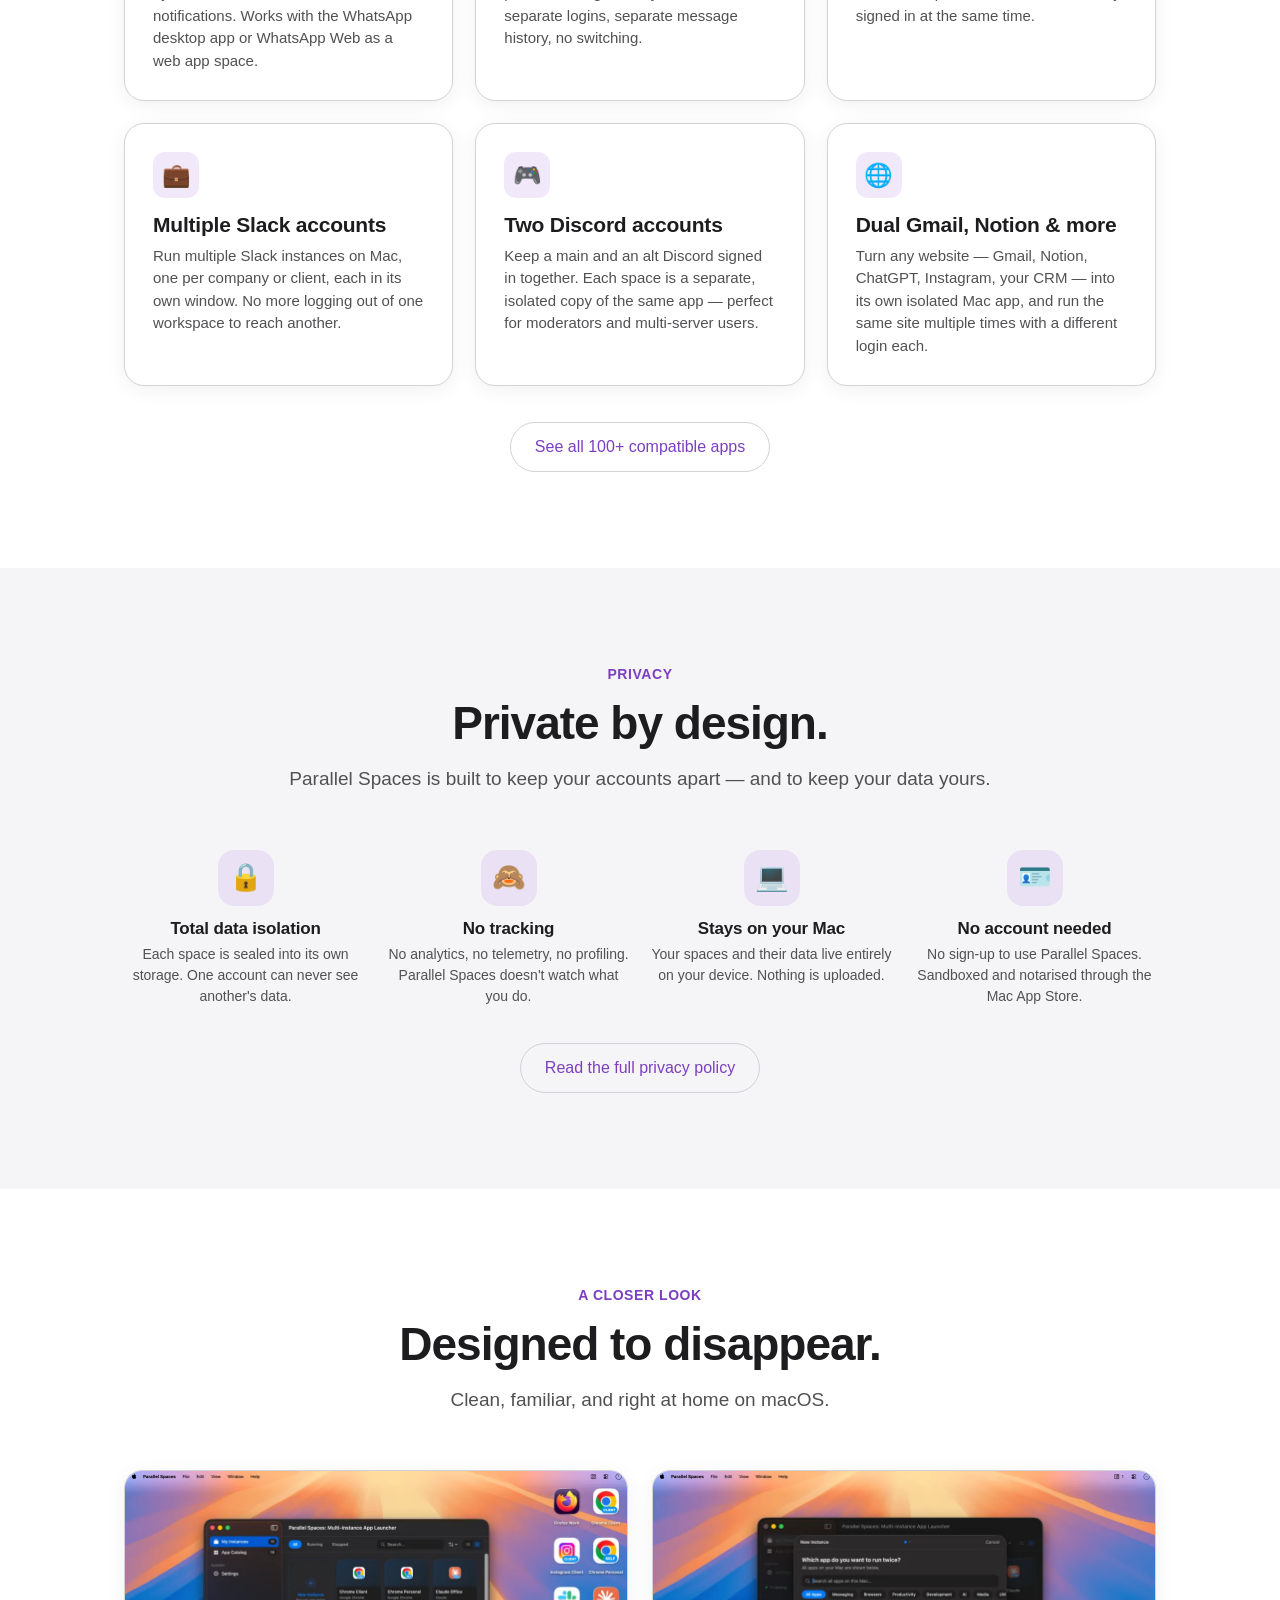
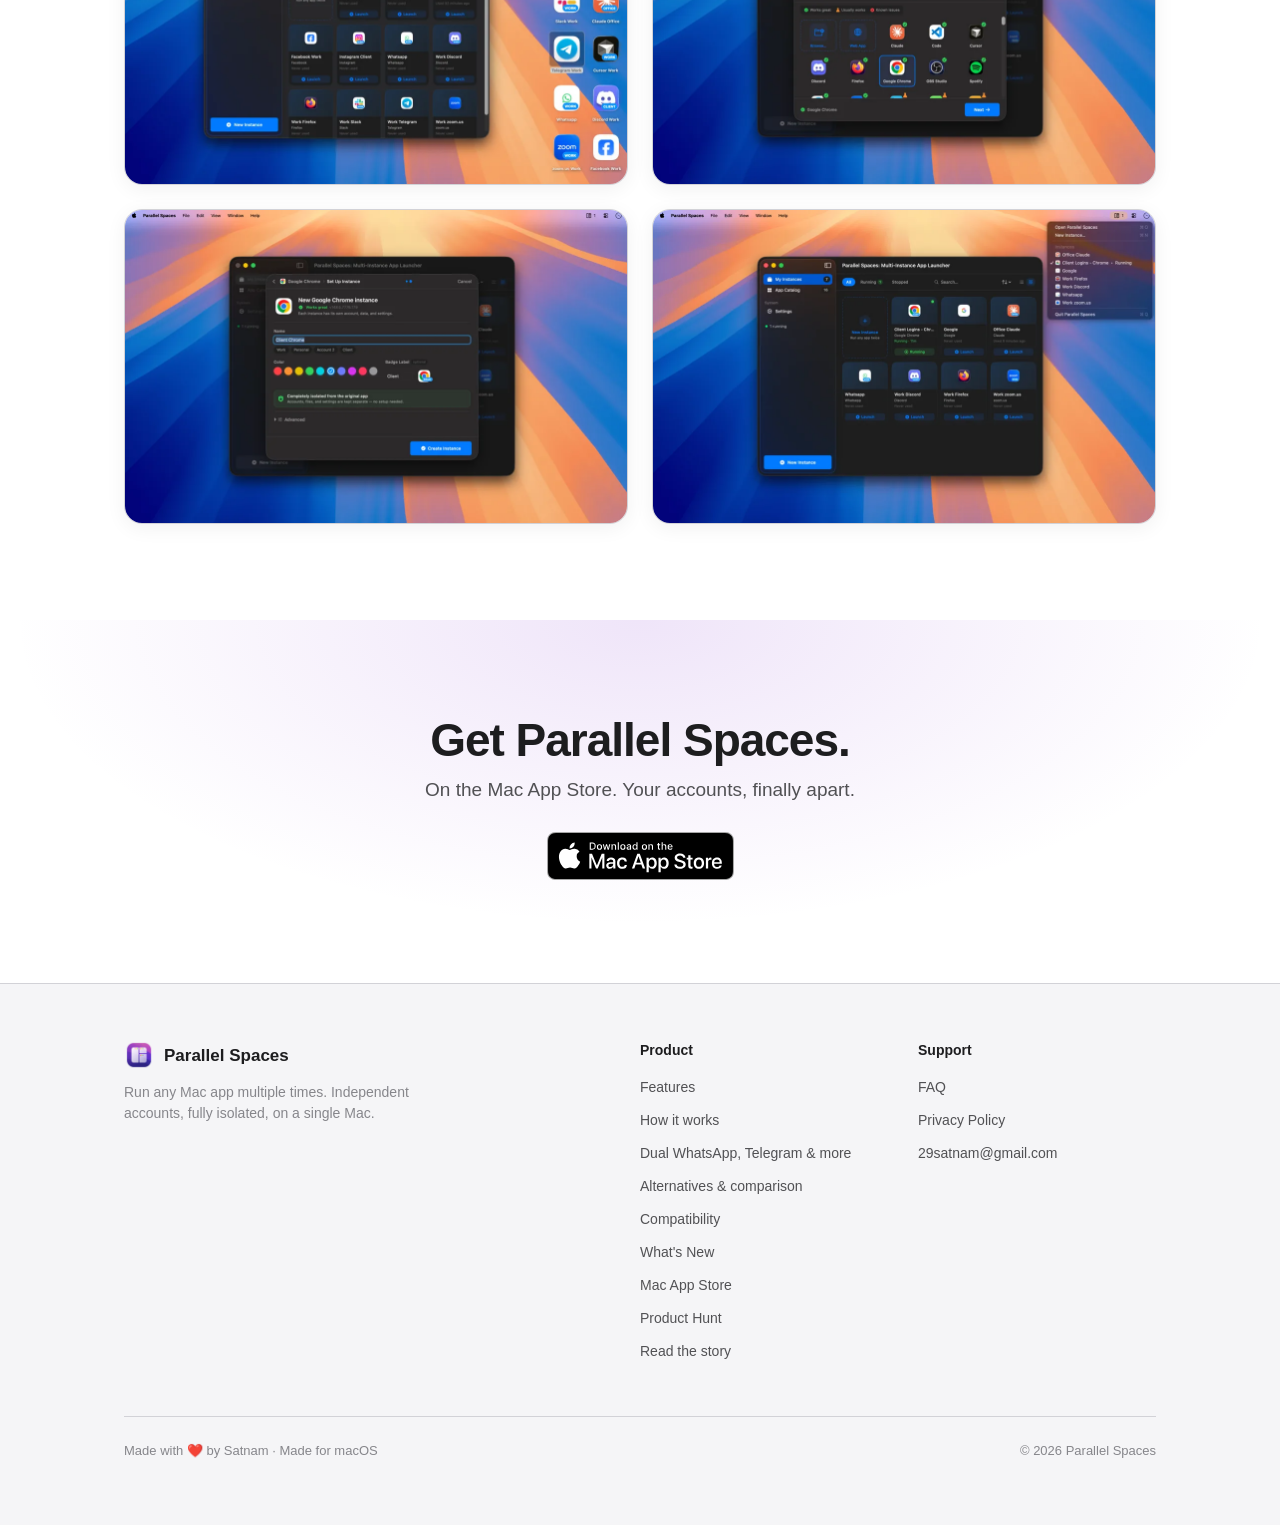
==== commit a4cf4d58: "Add alternatives/comparison page (vs Parall, Parallel Space, manual methods) Targets the untapped 'P" ====
--- a/index.html
+++ b/index.html
@@ -570,6 +570,7 @@
           <li><a href="index.html#features">Features</a></li>
           <li><a href="index.html#how">How it works</a></li>
           <li><a href="index.html#dual-apps">Dual WhatsApp, Telegram &amp; more</a></li>
+          <li><a href="alternatives.html">Alternatives &amp; comparison</a></li>
           <li><a href="compatibility.html">Compatibility</a></li>
           <li><a href="whats-new.html">What's New</a></li>
           <li><a href="https://apps.apple.com/app/id6772172563">Mac App Store</a></li>
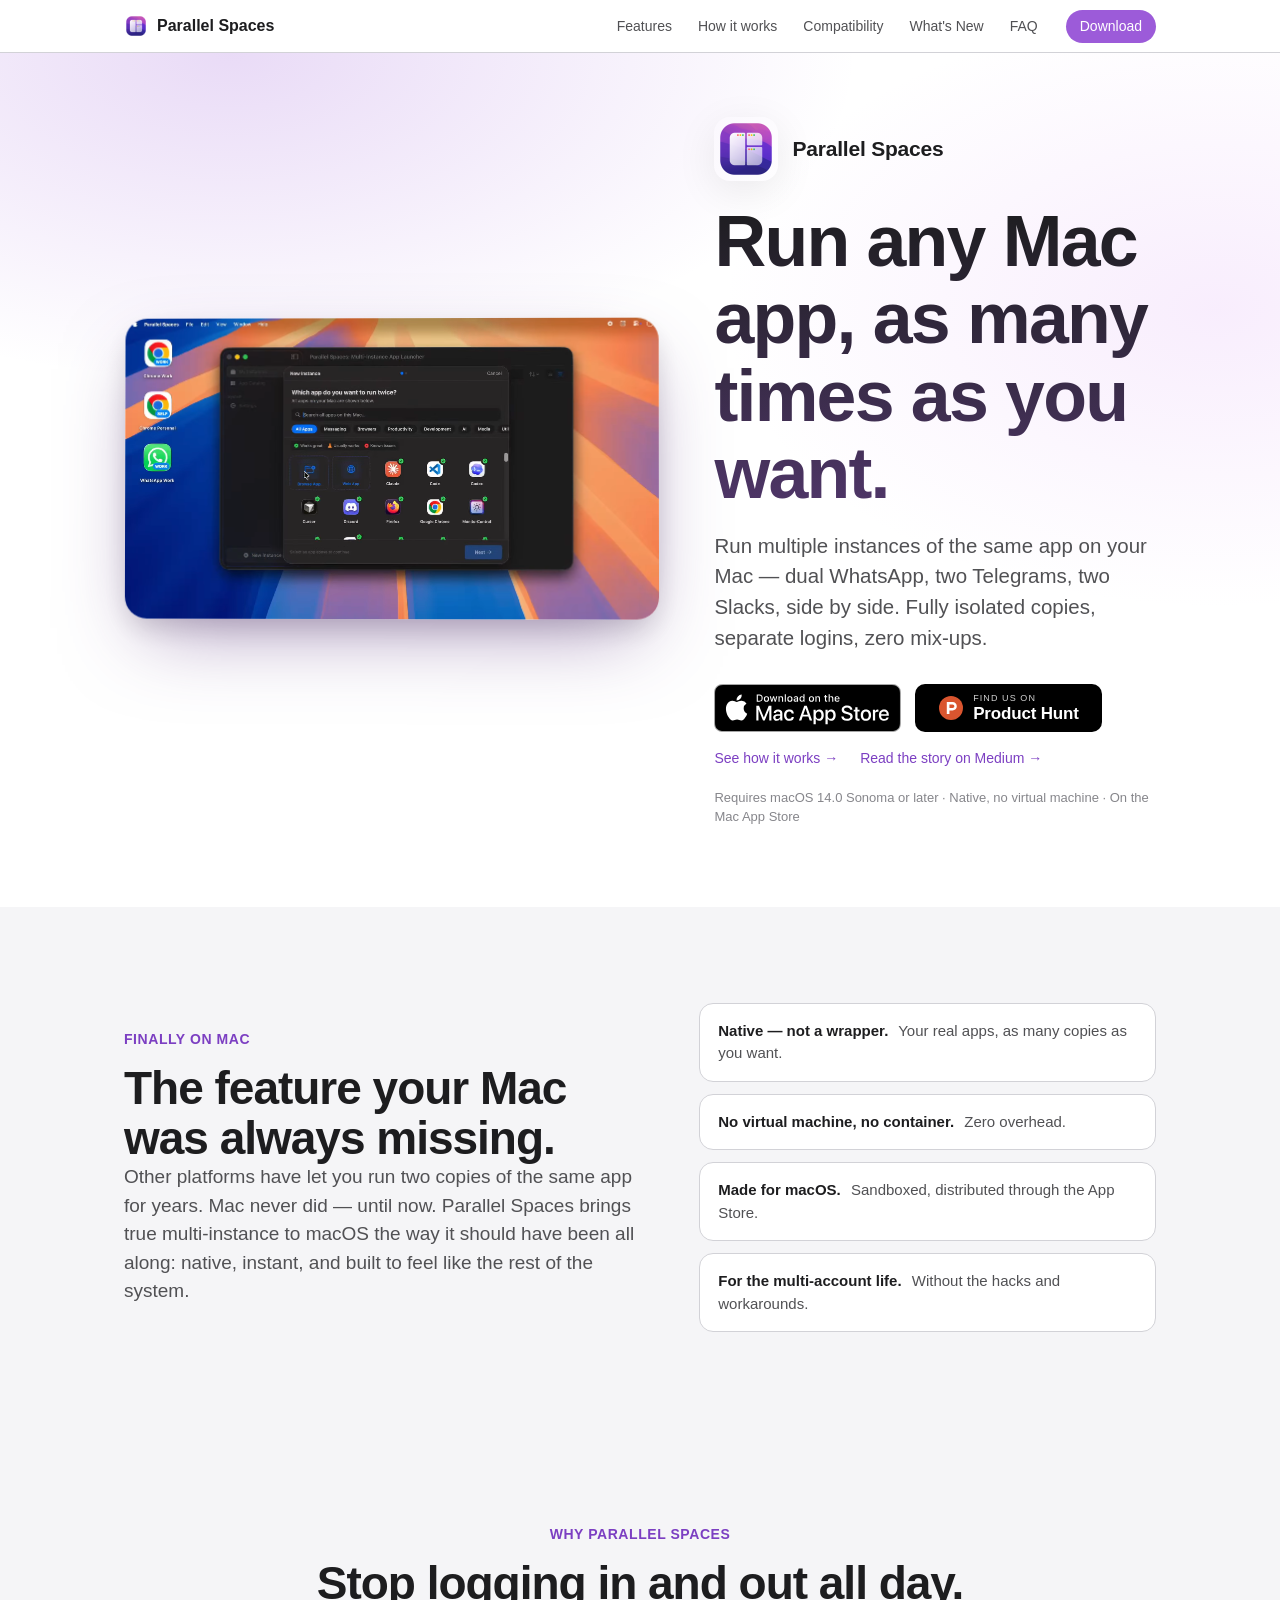
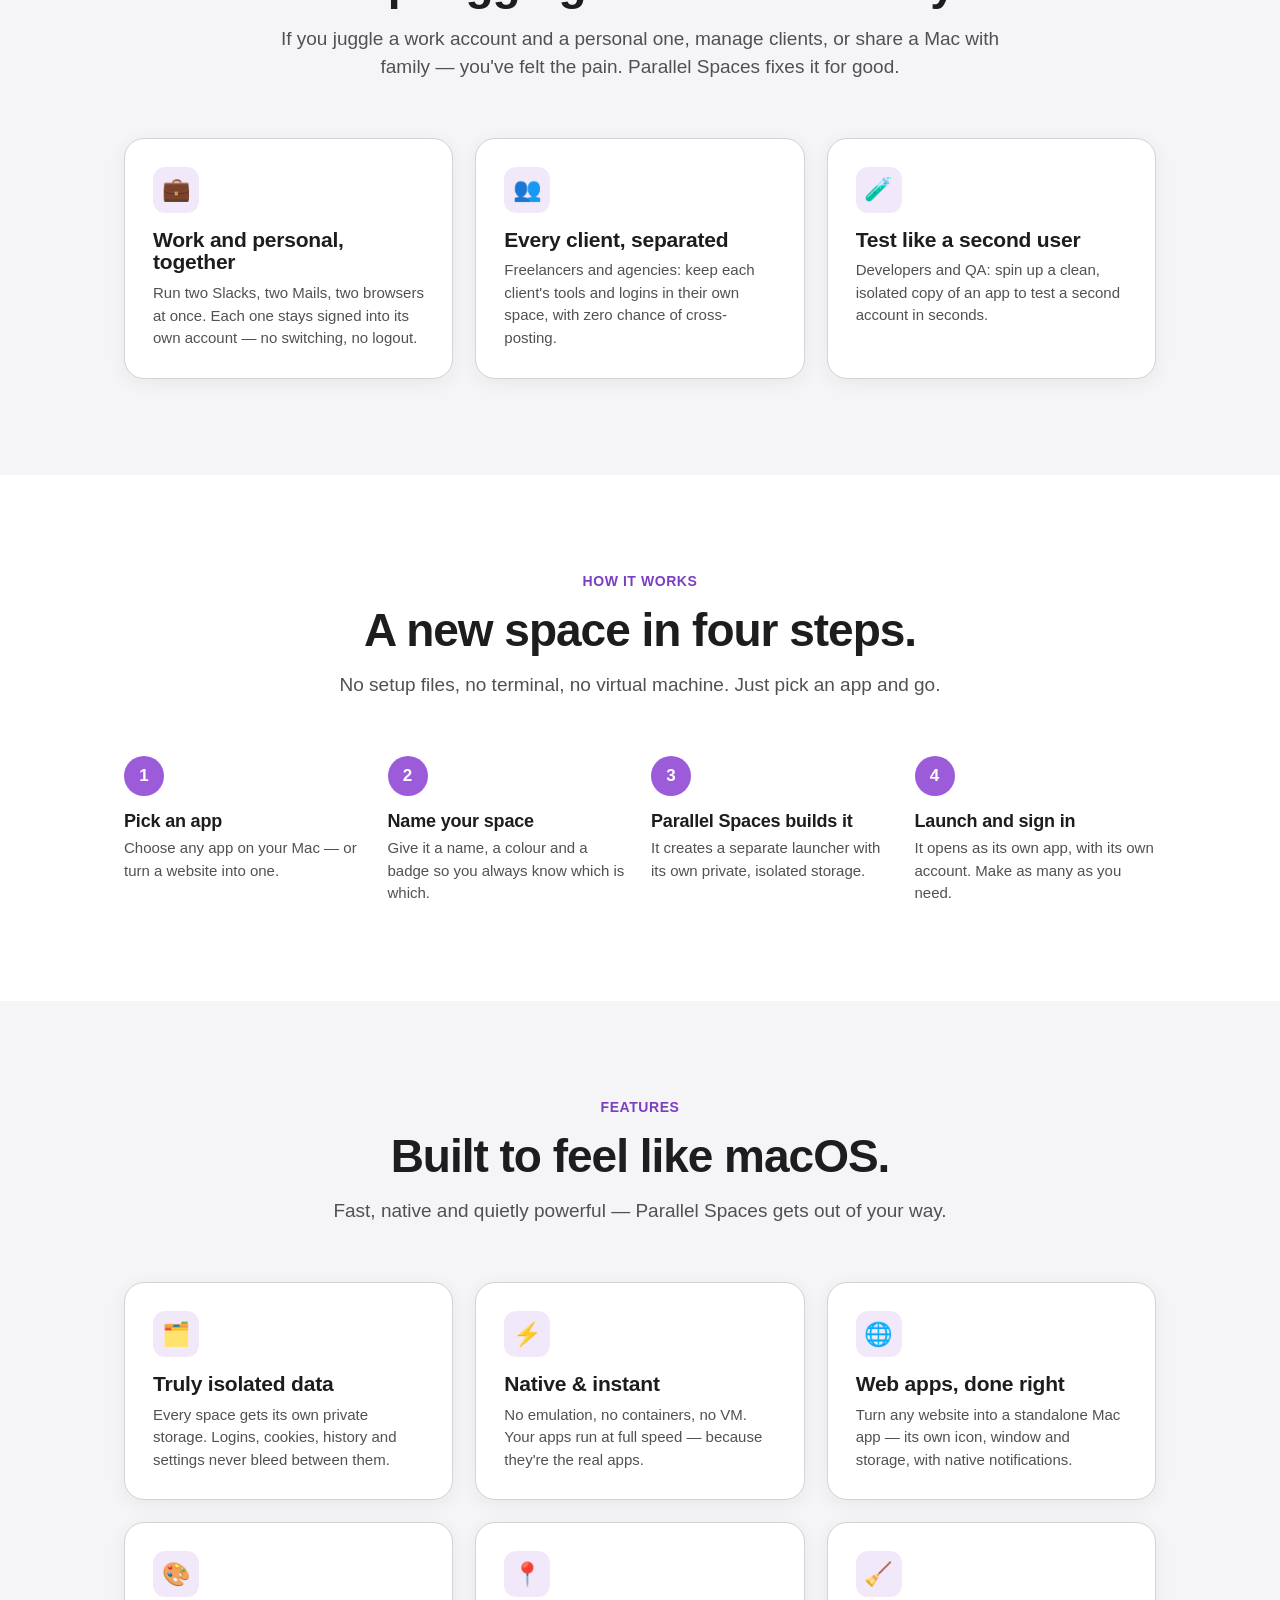
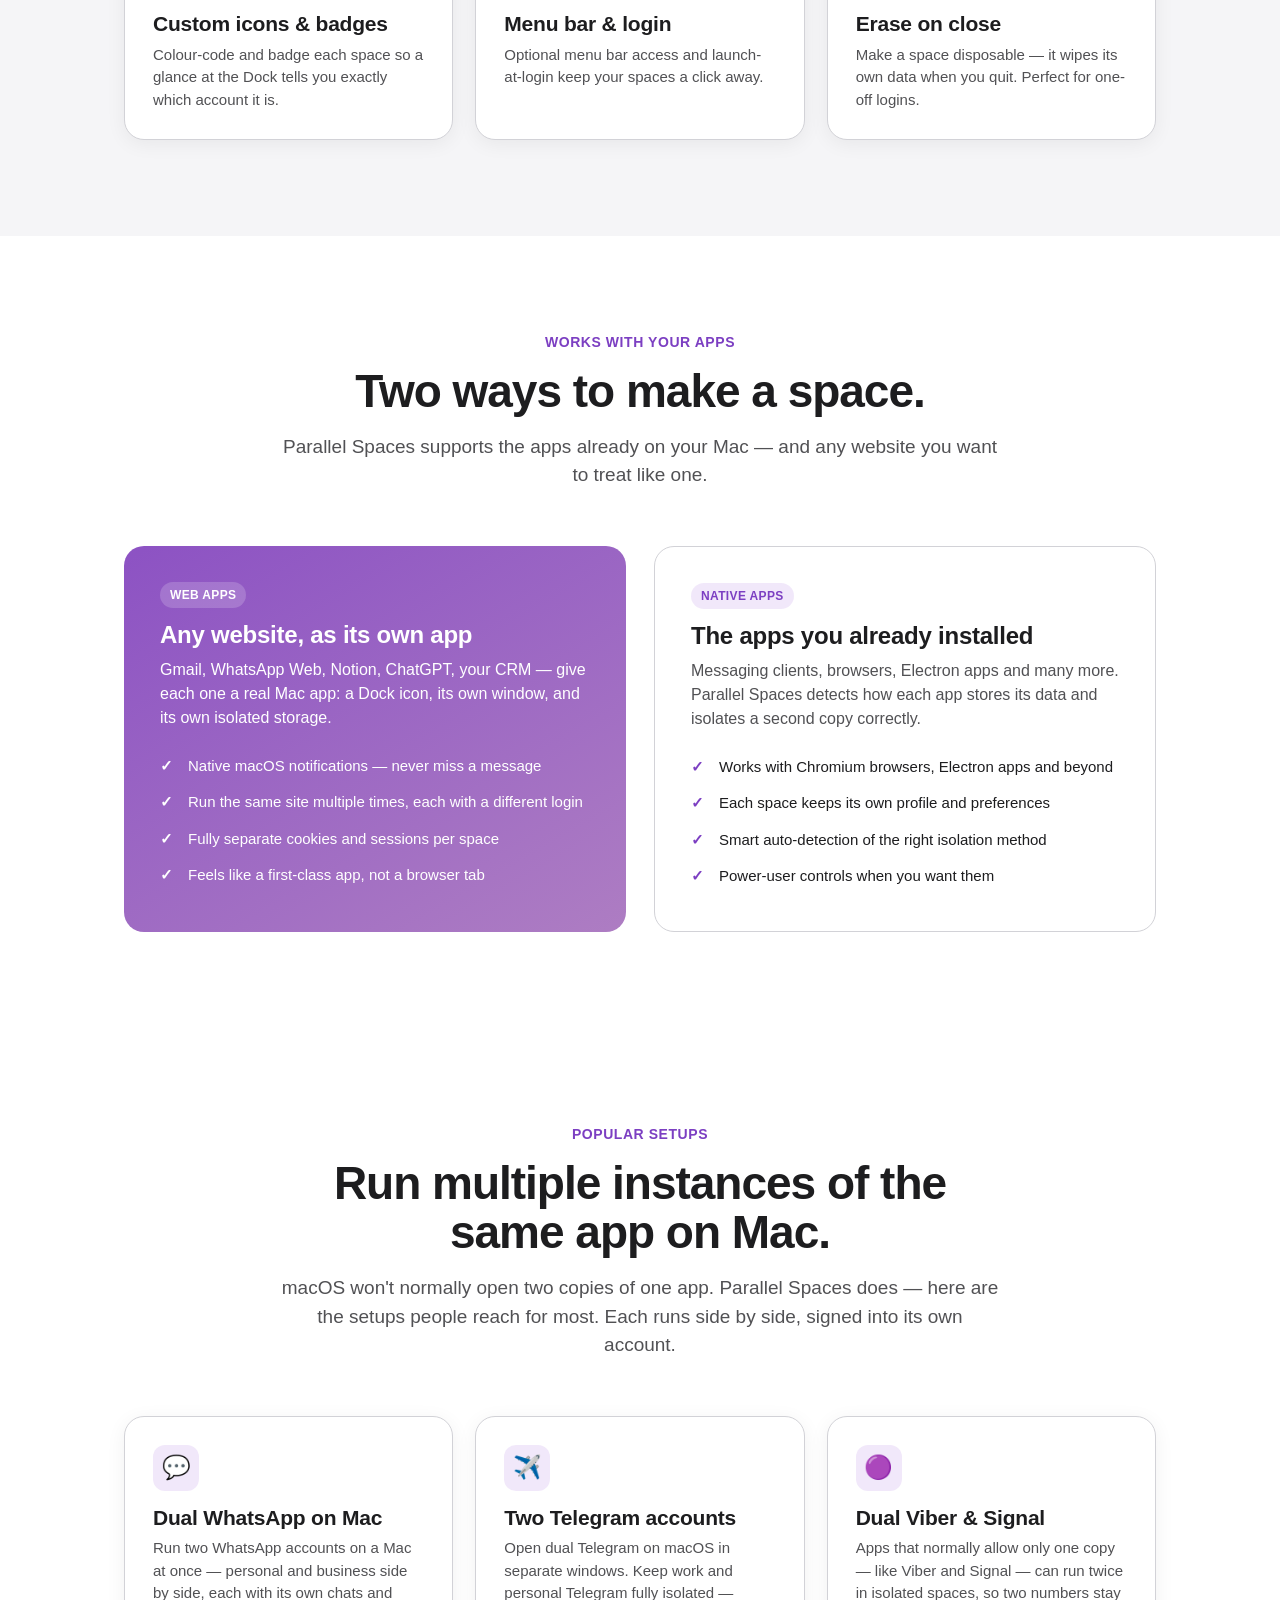
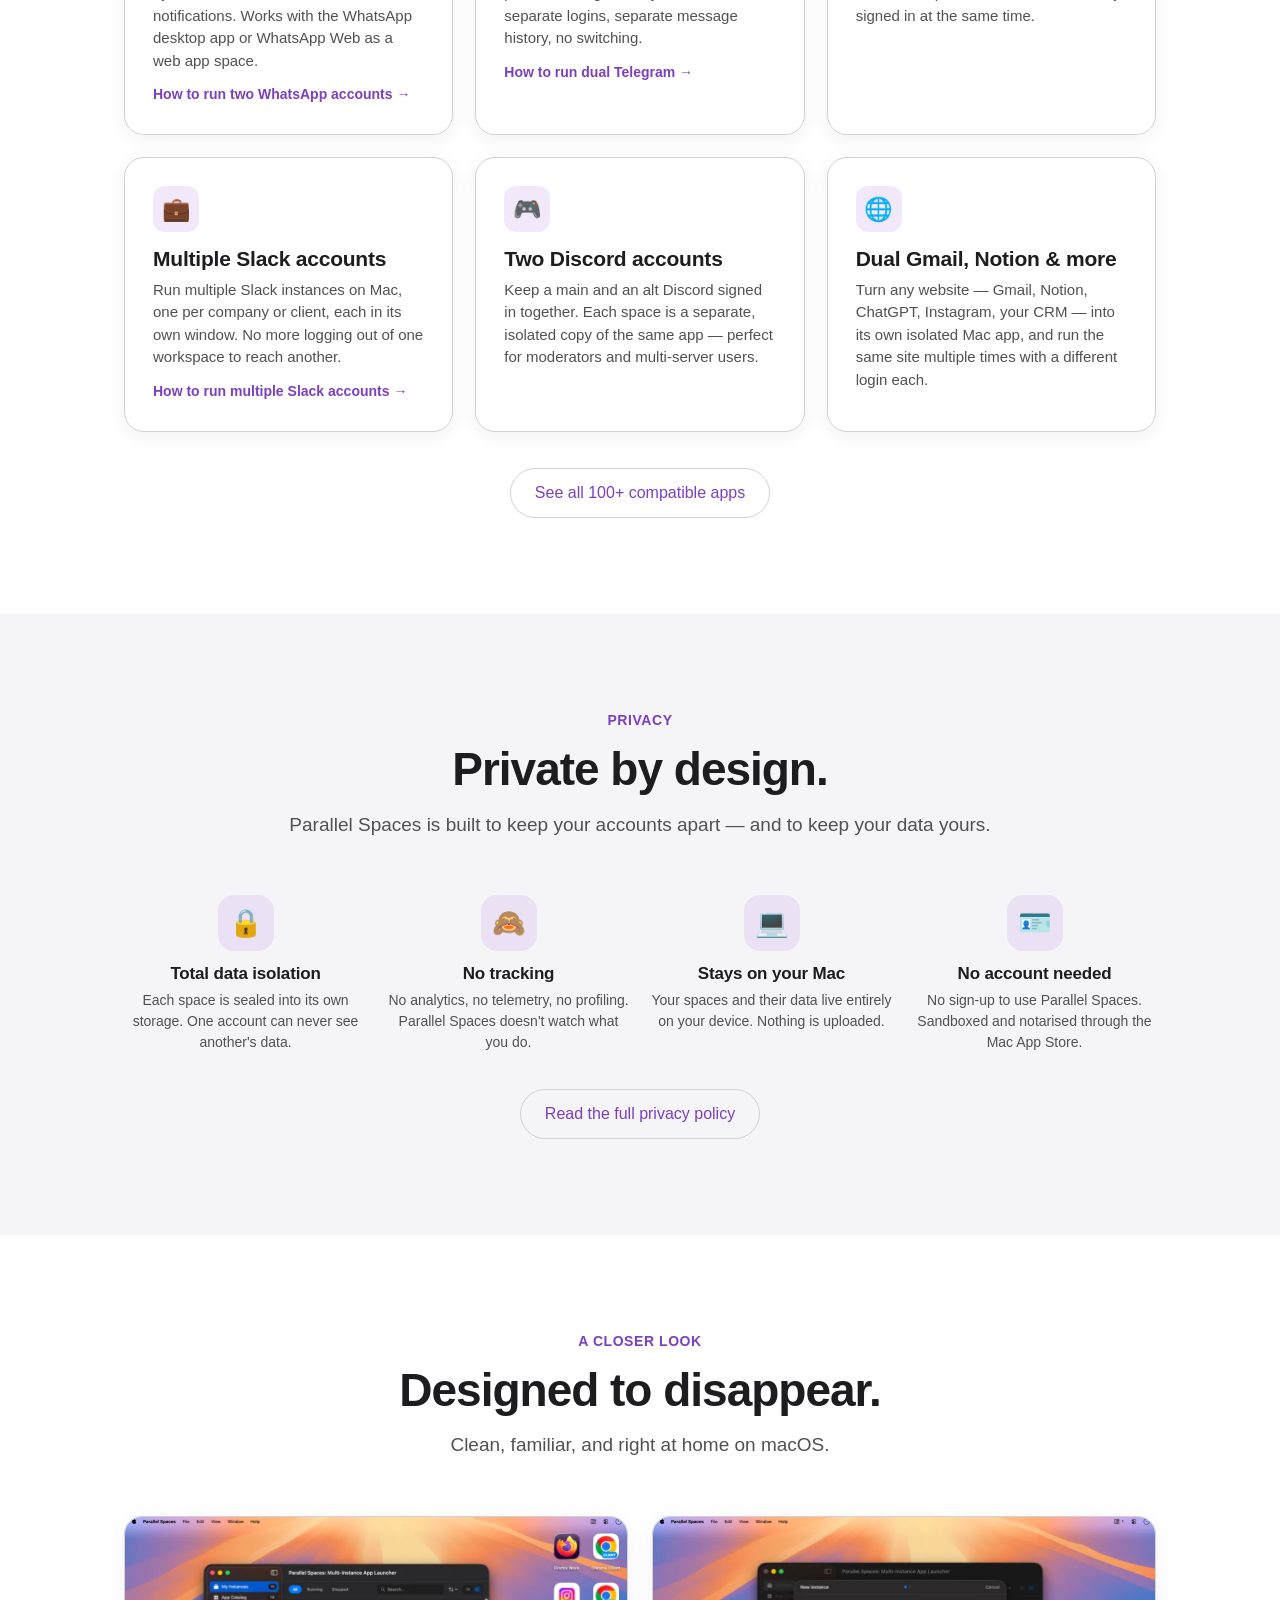
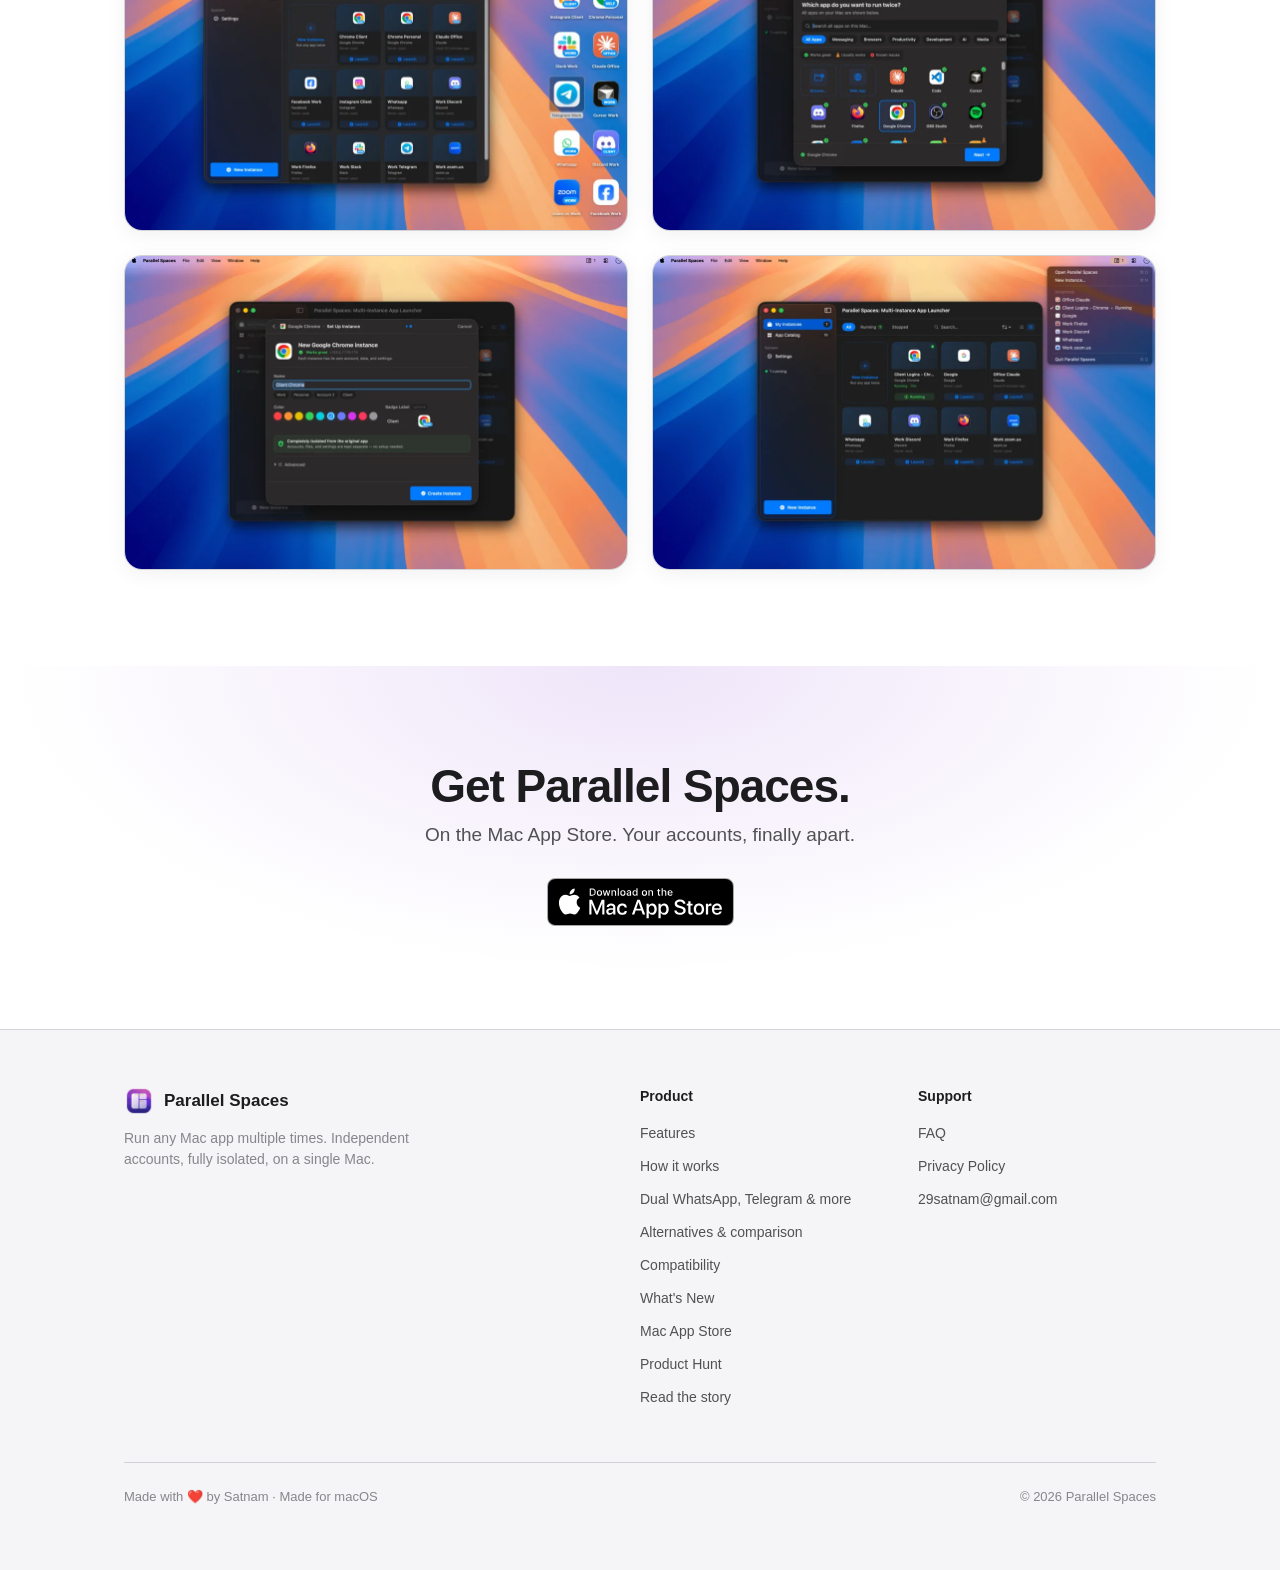
==== commit 5adb5cb4: "Add per-app guide pages (WhatsApp, Telegram, Slack) + Organization schema Three intent-matched landi" ====
--- a/index.html
+++ b/index.html
@@ -165,6 +165,21 @@
   }
 }
 </script>
+<!-- Organization -->
+<script type="application/ld+json">
+{
+  "@context": "https://schema.org",
+  "@type": "Organization",
+  "name": "Parallel Spaces",
+  "url": "https://parallelspaces.app/",
+  "logo": "https://parallelspaces.app/assets/img/icon-1024.png",
+  "sameAs": [
+    "https://apps.apple.com/app/id6772172563",
+    "https://www.producthunt.com/products/parallel-spaces-2",
+    "https://medium.com/@codetard"
+  ]
+}
+</script>
 <!-- Popular multi-instance setups -->
 <script type="application/ld+json">
 {
@@ -427,11 +442,13 @@
         <div class="ic" aria-hidden="true">💬</div>
         <h3>Dual WhatsApp on Mac</h3>
         <p>Run two WhatsApp accounts on a Mac at once — personal and business side by side, each with its own chats and notifications. Works with the WhatsApp desktop app or WhatsApp Web as a web app space.</p>
+        <p><a class="card-link" href="dual-whatsapp-mac.html">How to run two WhatsApp accounts <span aria-hidden="true">→</span></a></p>
       </div>
       <div class="card">
         <div class="ic" aria-hidden="true">✈️</div>
         <h3>Two Telegram accounts</h3>
         <p>Open dual Telegram on macOS in separate windows. Keep work and personal Telegram fully isolated — separate logins, separate message history, no switching.</p>
+        <p><a class="card-link" href="dual-telegram-mac.html">How to run dual Telegram <span aria-hidden="true">→</span></a></p>
       </div>
       <div class="card">
         <div class="ic" aria-hidden="true">🟣</div>
@@ -442,6 +459,7 @@
         <div class="ic" aria-hidden="true">💼</div>
         <h3>Multiple Slack accounts</h3>
         <p>Run multiple Slack instances on Mac, one per company or client, each in its own window. No more logging out of one workspace to reach another.</p>
+        <p><a class="card-link" href="multiple-slack-mac.html">How to run multiple Slack accounts <span aria-hidden="true">→</span></a></p>
       </div>
       <div class="card">
         <div class="ic" aria-hidden="true">🎮</div>
--- a/assets/css/styles.css
+++ b/assets/css/styles.css
@@ -464,6 +464,12 @@
 }
 .card h3 { margin-bottom: 8px; }
 .card p { color: var(--text-soft); font-size: 15px; }
+.card-link {
+  display: inline-block; margin-top: 12px;
+  font-size: 14px; font-weight: 600; color: var(--accent-ink) !important;
+  border-bottom: 1px solid transparent; transition: border-color .15s ease, opacity .15s ease;
+}
+.card-link:hover { border-bottom-color: currentColor; text-decoration: none; opacity: .9; }
 
 /* ---- Steps ------------------------------------------------- */
 
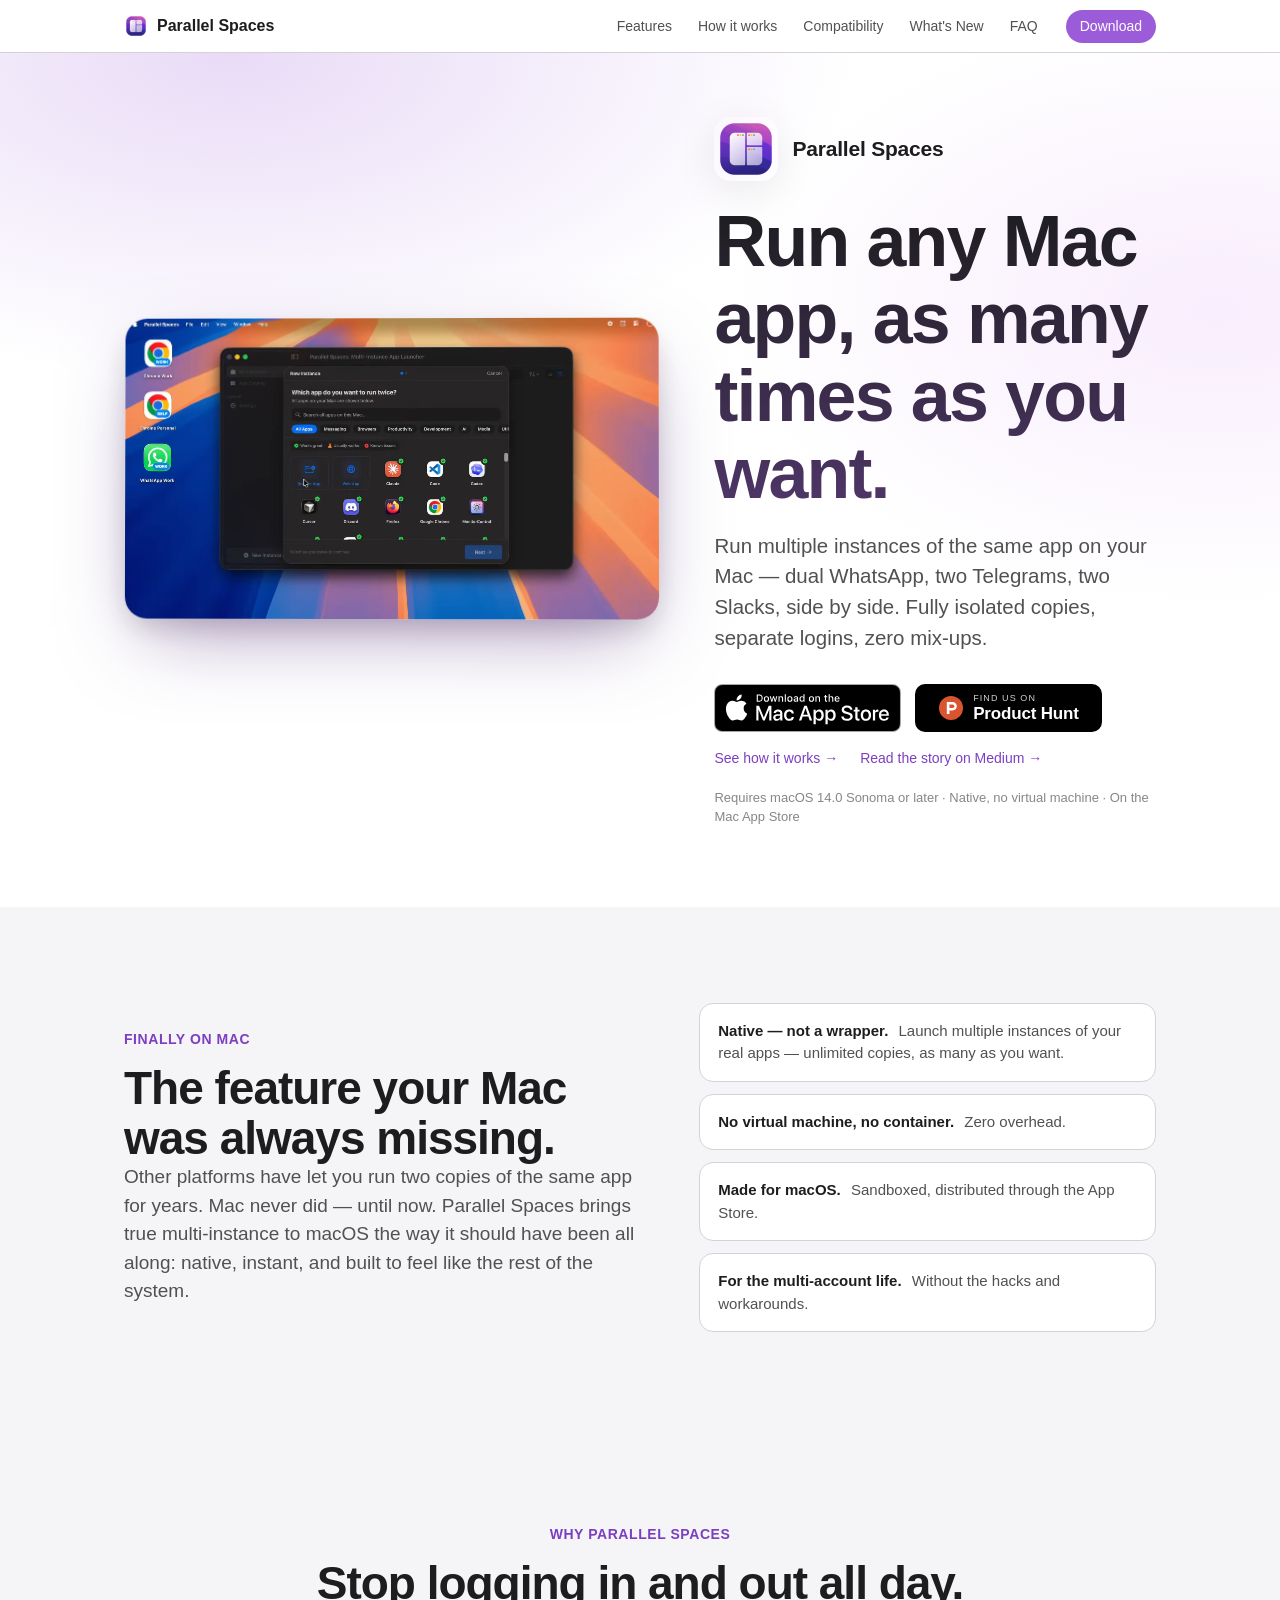
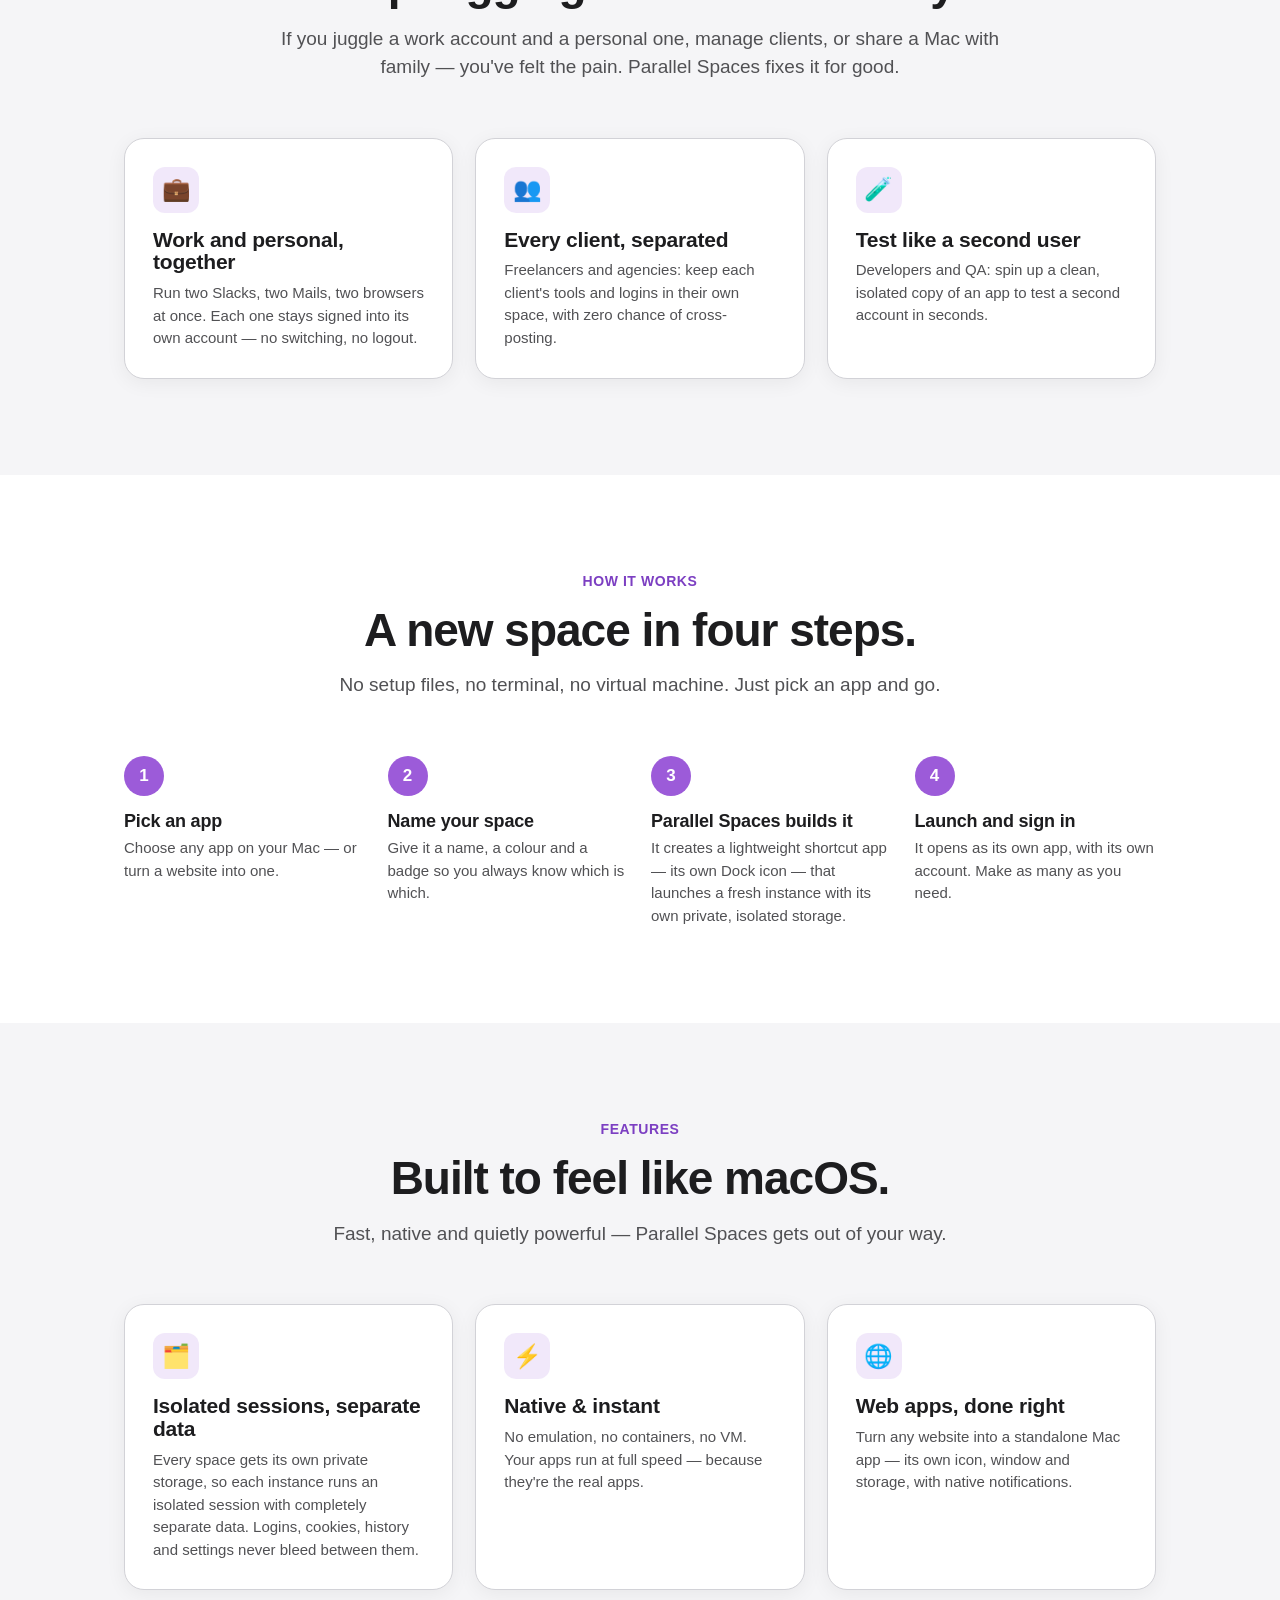
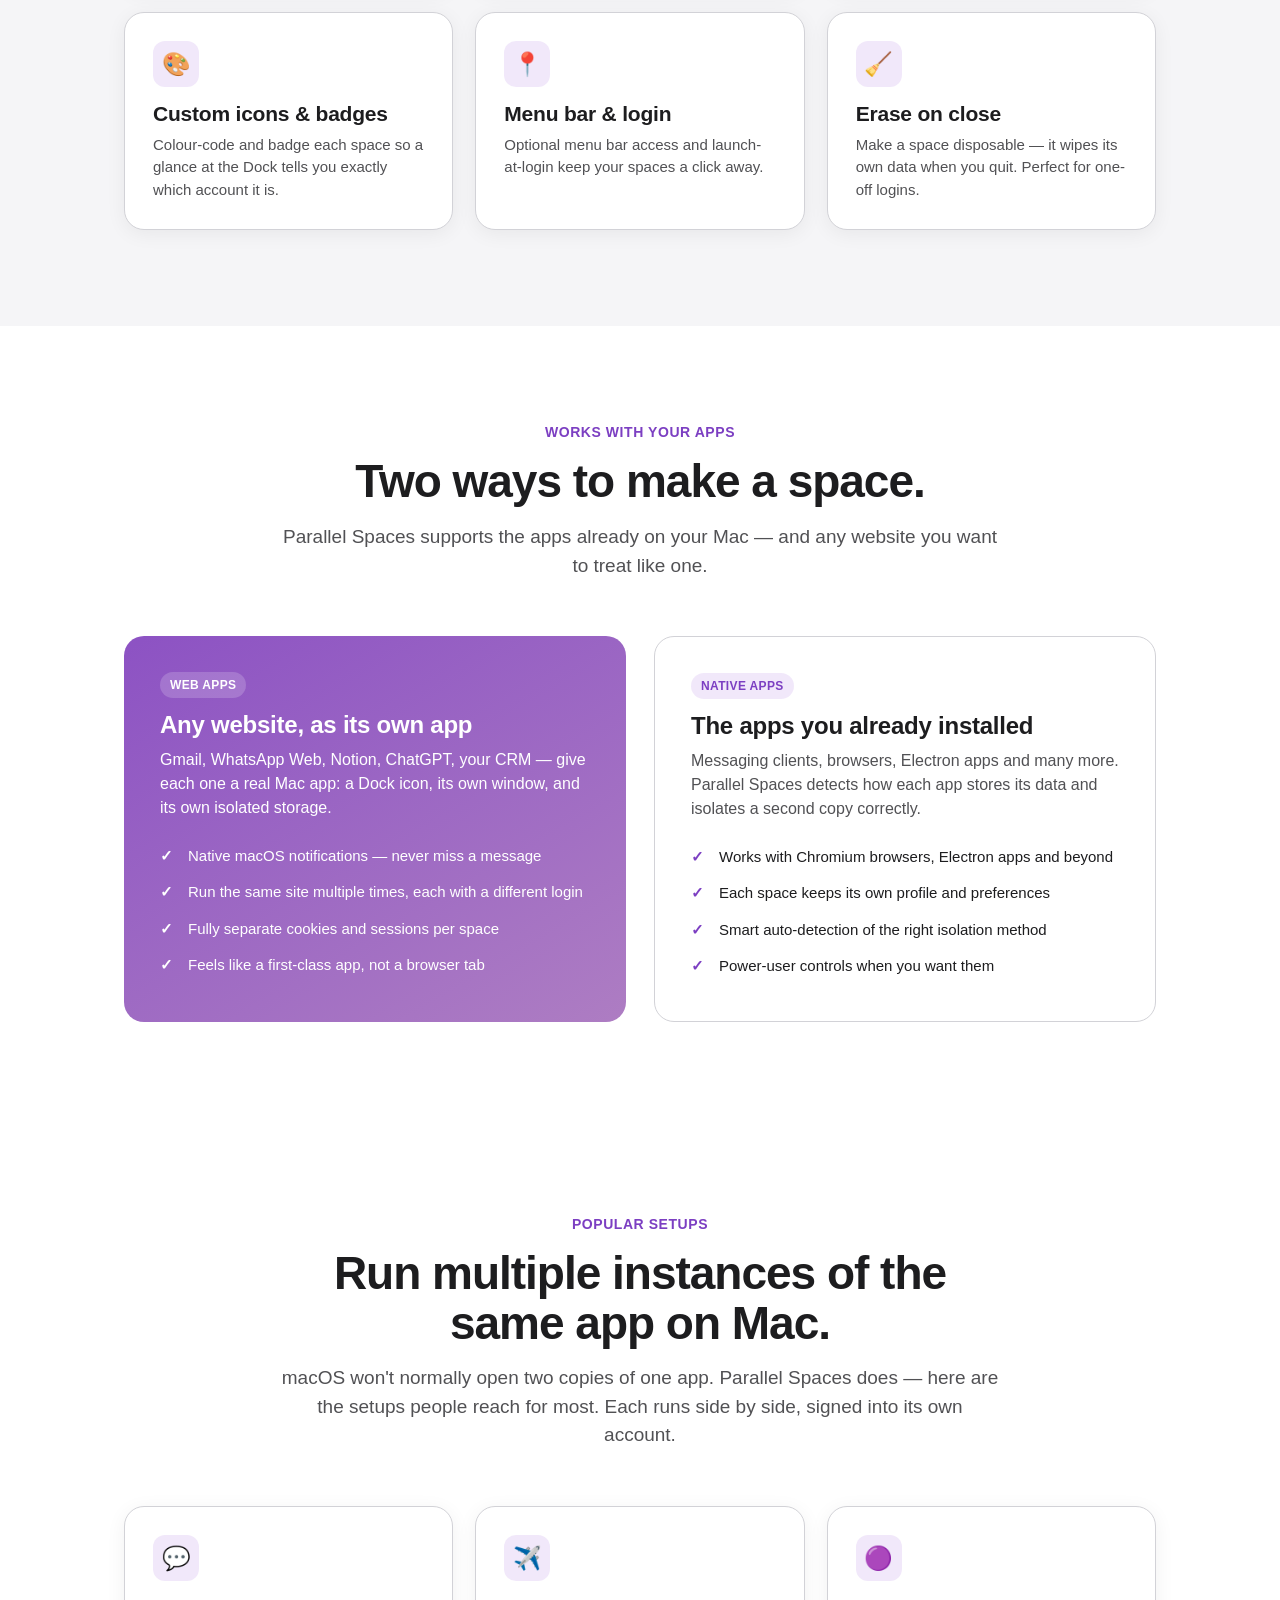
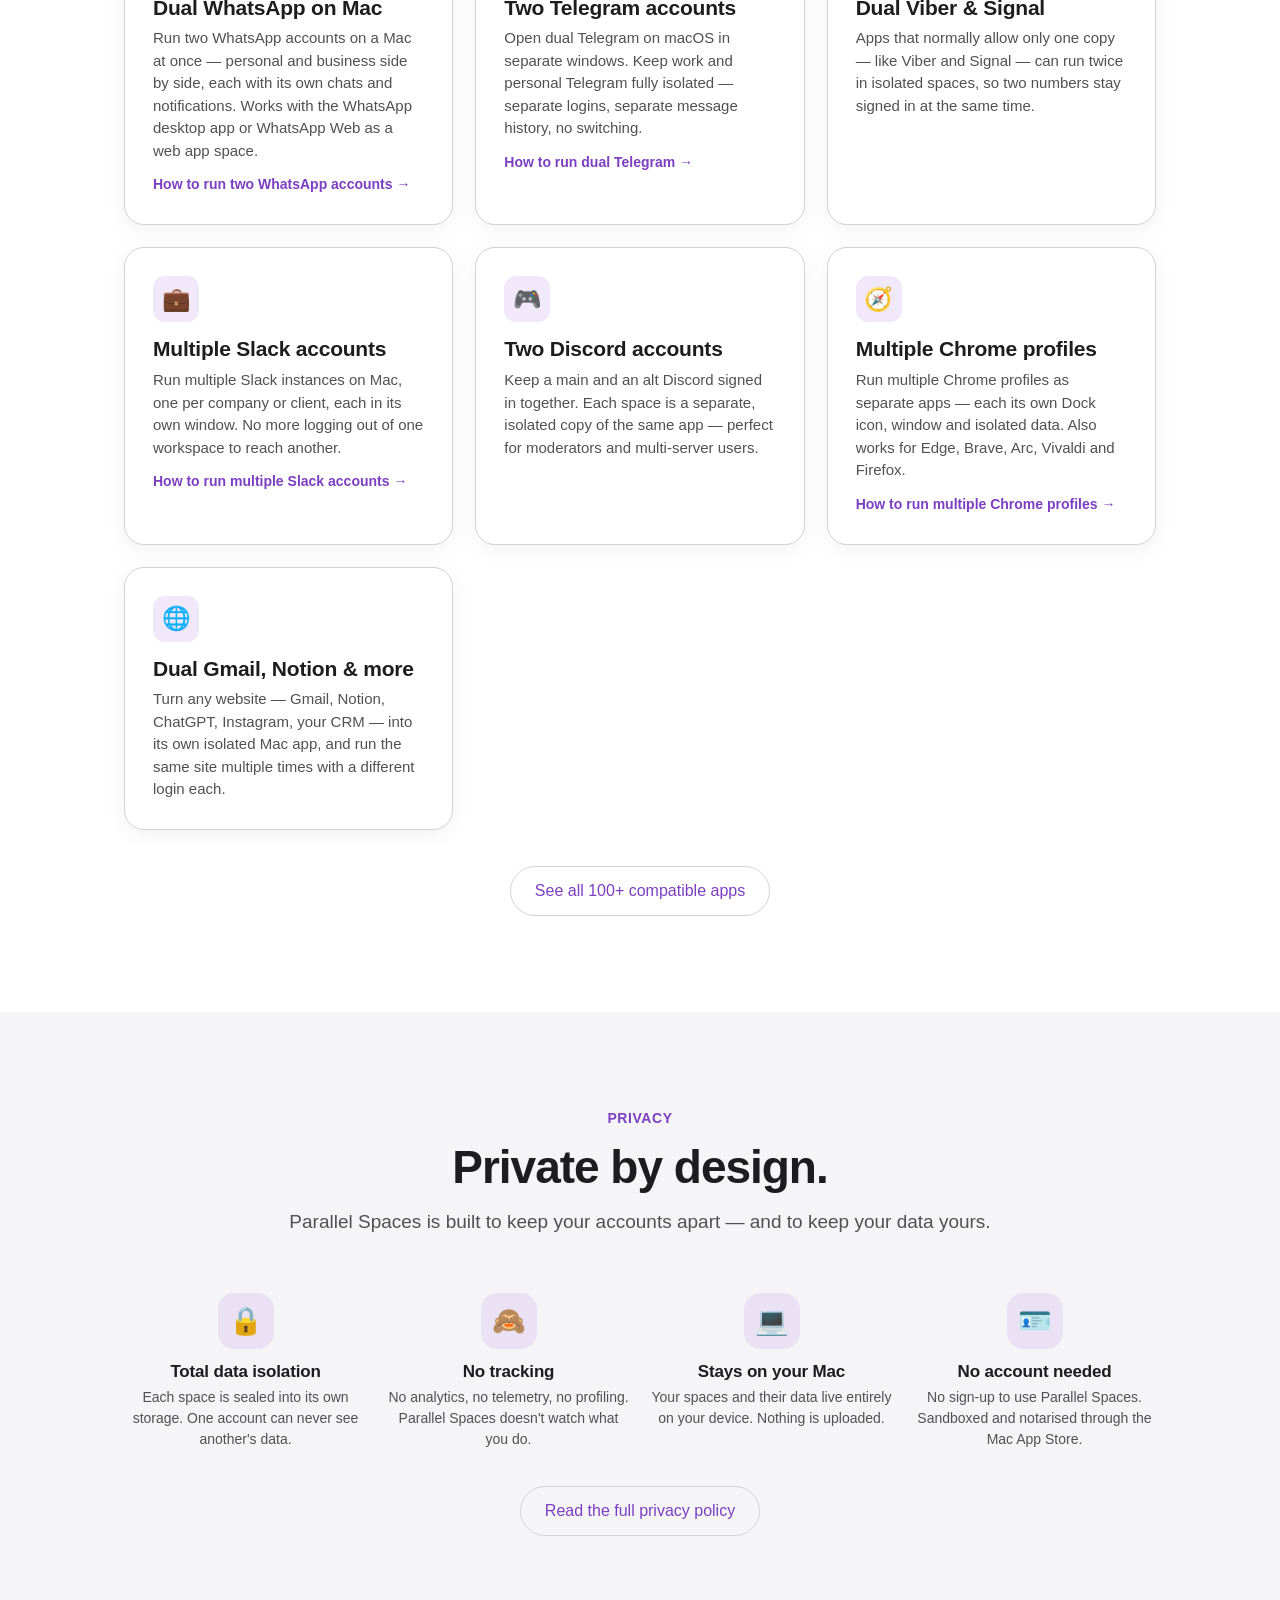
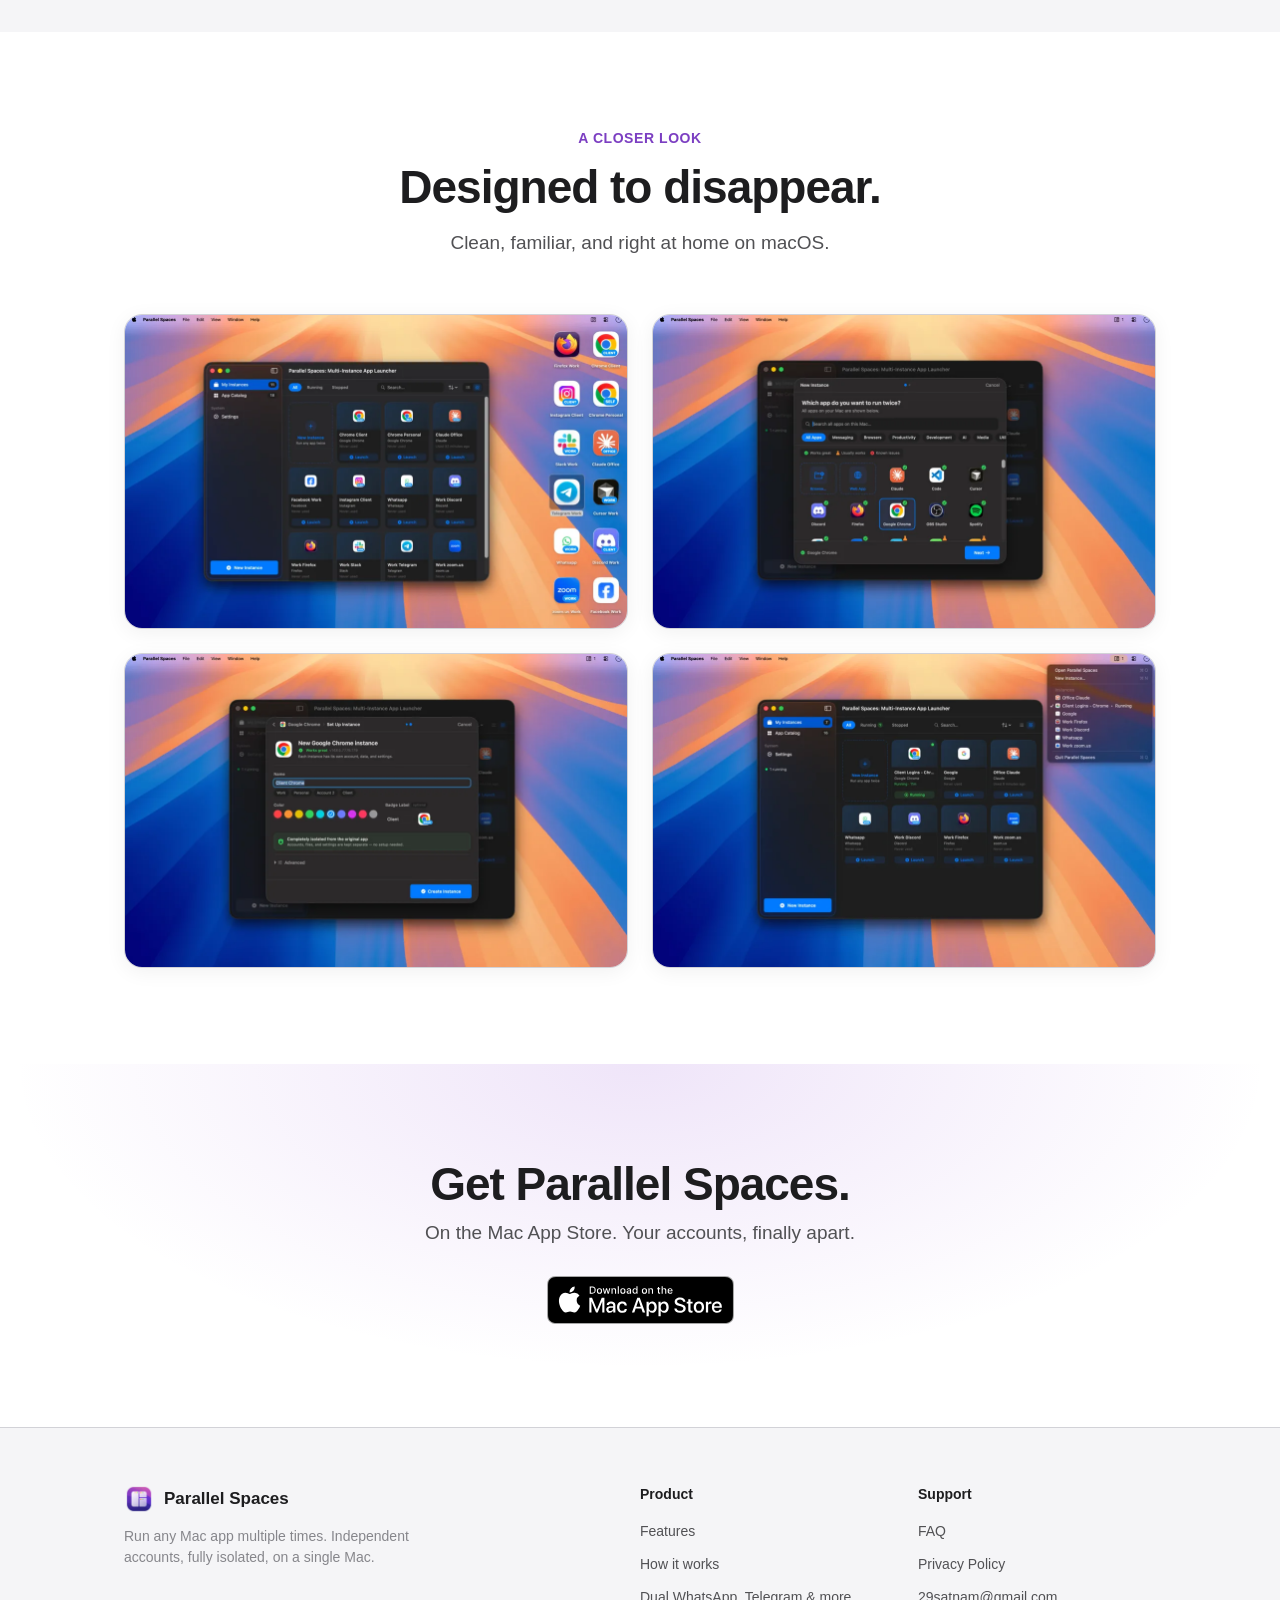
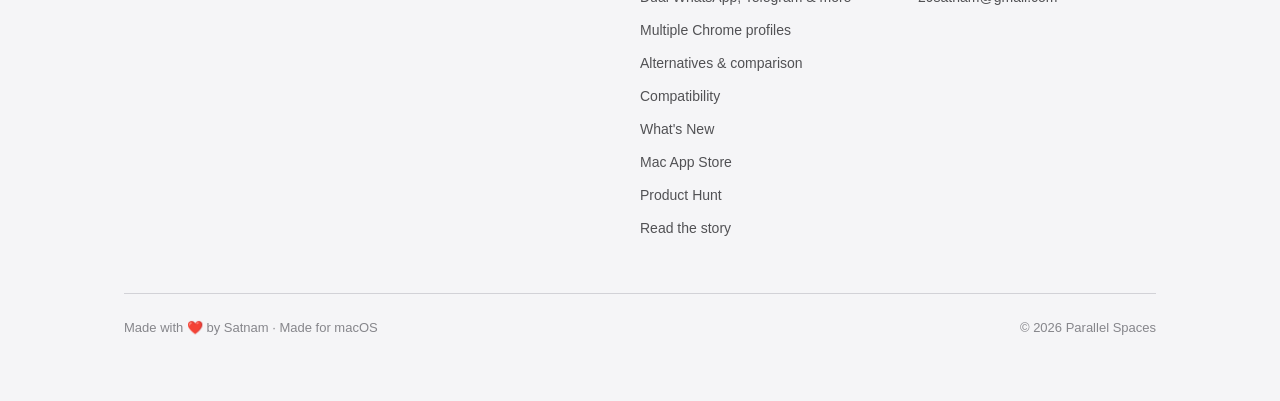
==== commit 4a21e42f: "Target multi-instance feature keywords + add Chrome profiles guide Adds a 'multiple Chrome profiles " ====
--- a/index.html
+++ b/index.html
@@ -6,7 +6,7 @@
 
 <title>Run Multiple Instances of the Same App on Mac — Parallel Spaces</title>
 <meta name="description" content="Run multiple instances of the same app on Mac — dual WhatsApp, two Telegrams, two Slacks, dual Viber side by side. Separate logins and data per space. Native multi-instance app launcher, no virtual machine.">
-<meta name="keywords" content="run multiple instances of the same app on mac, multi-instance app, multi-instance app launcher mac, dual whatsapp mac, two whatsapp accounts mac, dual telegram mac, multiple telegram accounts mac, dual viber mac, dual signal mac, two discord accounts mac, multiple slack accounts mac, clone app mac, run app twice macOS, two accounts mac, multi-account mac app, dual app mac, macOS Sonoma">
+<meta name="keywords" content="run multiple instances of the same app on mac, multiple instances, multiple application instances, launch multiple instances mac, unlimited instances, multi-instance app, multi-instance app launcher mac, multi-account mac app, isolated sessions, separate data per app, isolation modes, lightweight shortcut app, dock icon per instance, multiple chrome profiles mac, accountkit alternative, dual whatsapp mac, two whatsapp accounts mac, dual telegram mac, multiple telegram accounts mac, dual viber mac, dual signal mac, two discord accounts mac, multiple slack accounts mac, clone app mac, run app twice macOS, dual app mac, macOS Sonoma">
 <meta name="author" content="Parallel Spaces">
 <meta name="robots" content="index,follow,max-image-preview:large,max-video-preview:-1,max-snippet:-1">
 <meta name="googlebot" content="index,follow,max-image-preview:large,max-video-preview:-1,max-snippet:-1">
@@ -82,9 +82,11 @@
   },
   "softwareVersion": "1.0",
   "featureList": [
-    "Run multiple instances of the same Mac app",
-    "Fully isolated data per instance — separate logins, cookies, history",
+    "Run multiple — even unlimited — instances of the same Mac app",
+    "Launch each instance from a lightweight shortcut app with its own Dock icon",
+    "Fully isolated sessions and separate data per instance — separate logins, cookies, history",
     "Turn any website into a standalone Mac app with native notifications",
+    "Run multiple Chrome profiles, each as its own isolated app",
     "Per-instance menu bar and Dock icons with custom colors and badges",
     "Erase-on-close for disposable instances",
     "Native Chromium, Firefox, and Electron isolation modes",
@@ -281,7 +283,7 @@
         <p class="lead">Other platforms have let you run two copies of the same app for years. Mac never did — until now. Parallel Spaces brings true multi-instance to macOS the way it should have been all along: native, instant, and built to feel like the rest of the system.</p>
       </div>
       <ul class="missing-list">
-        <li><strong>Native — not a wrapper.</strong> Your real apps, as many copies as you want.</li>
+        <li><strong>Native — not a wrapper.</strong> Launch multiple instances of your real apps — unlimited copies, as many as you want.</li>
         <li><strong>No virtual machine, no container.</strong> Zero overhead.</li>
         <li><strong>Made for macOS.</strong> Sandboxed, distributed through the App Store.</li>
         <li><strong>For the multi-account life.</strong> Without the hacks and workarounds.</li>
@@ -340,7 +342,7 @@
       <div class="step">
         <div class="num">3</div>
         <h3>Parallel Spaces builds it</h3>
-        <p>It creates a separate launcher with its own private, isolated storage.</p>
+        <p>It creates a lightweight shortcut app — its own Dock icon — that launches a fresh instance with its own private, isolated storage.</p>
       </div>
       <div class="step">
         <div class="num">4</div>
@@ -362,8 +364,8 @@
     <div class="grid">
       <div class="card">
         <div class="ic" aria-hidden="true">🗂️</div>
-        <h3>Truly isolated data</h3>
-        <p>Every space gets its own private storage. Logins, cookies, history and settings never bleed between them.</p>
+        <h3>Isolated sessions, separate data</h3>
+        <p>Every space gets its own private storage, so each instance runs an isolated session with completely separate data. Logins, cookies, history and settings never bleed between them.</p>
       </div>
       <div class="card">
         <div class="ic" aria-hidden="true">⚡</div>
@@ -465,6 +467,12 @@
         <div class="ic" aria-hidden="true">🎮</div>
         <h3>Two Discord accounts</h3>
         <p>Keep a main and an alt Discord signed in together. Each space is a separate, isolated copy of the same app — perfect for moderators and multi-server users.</p>
+      </div>
+      <div class="card">
+        <div class="ic" aria-hidden="true">🧭</div>
+        <h3>Multiple Chrome profiles</h3>
+        <p>Run multiple Chrome profiles as separate apps — each its own Dock icon, window and isolated data. Also works for Edge, Brave, Arc, Vivaldi and Firefox.</p>
+        <p><a class="card-link" href="multiple-chrome-profiles-mac.html">How to run multiple Chrome profiles <span aria-hidden="true">→</span></a></p>
       </div>
       <div class="card">
         <div class="ic" aria-hidden="true">🌐</div>
@@ -588,6 +596,7 @@
           <li><a href="index.html#features">Features</a></li>
           <li><a href="index.html#how">How it works</a></li>
           <li><a href="index.html#dual-apps">Dual WhatsApp, Telegram &amp; more</a></li>
+          <li><a href="multiple-chrome-profiles-mac.html">Multiple Chrome profiles</a></li>
           <li><a href="alternatives.html">Alternatives &amp; comparison</a></li>
           <li><a href="compatibility.html">Compatibility</a></li>
           <li><a href="whats-new.html">What's New</a></li>
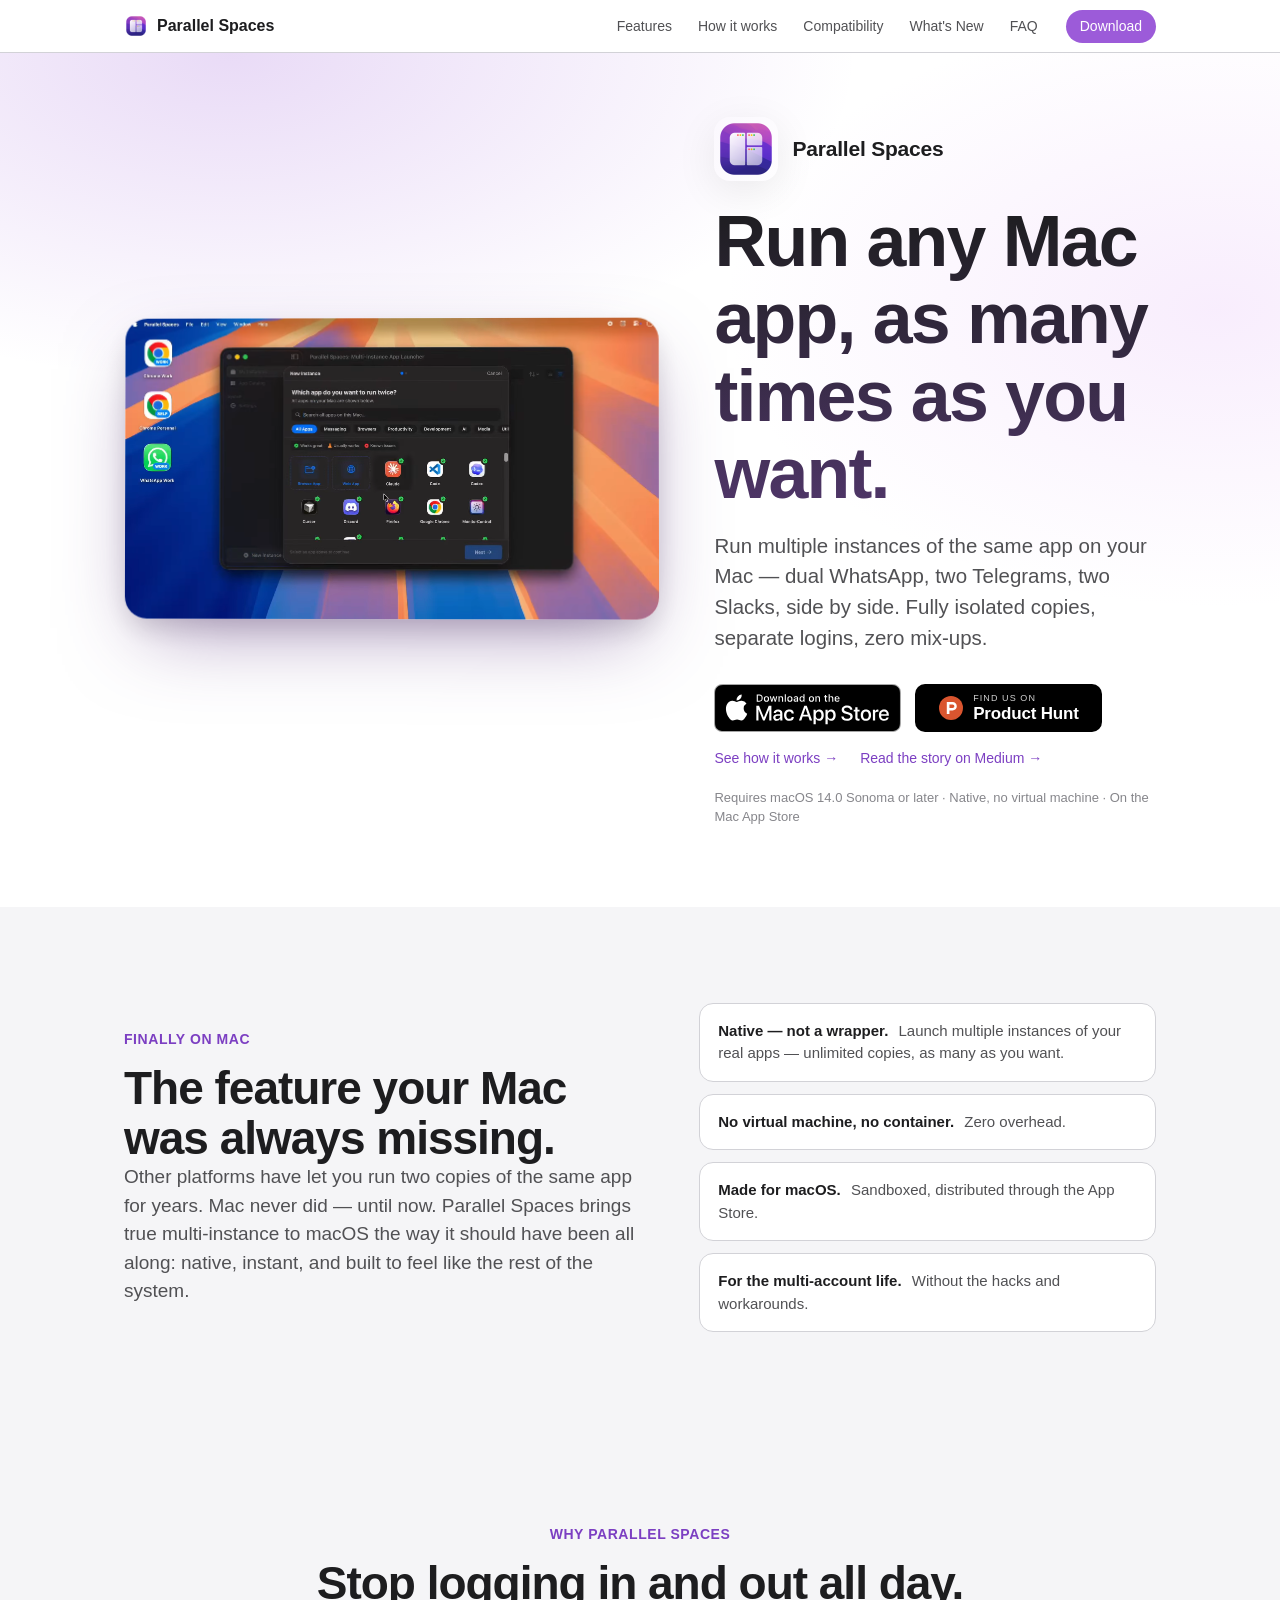
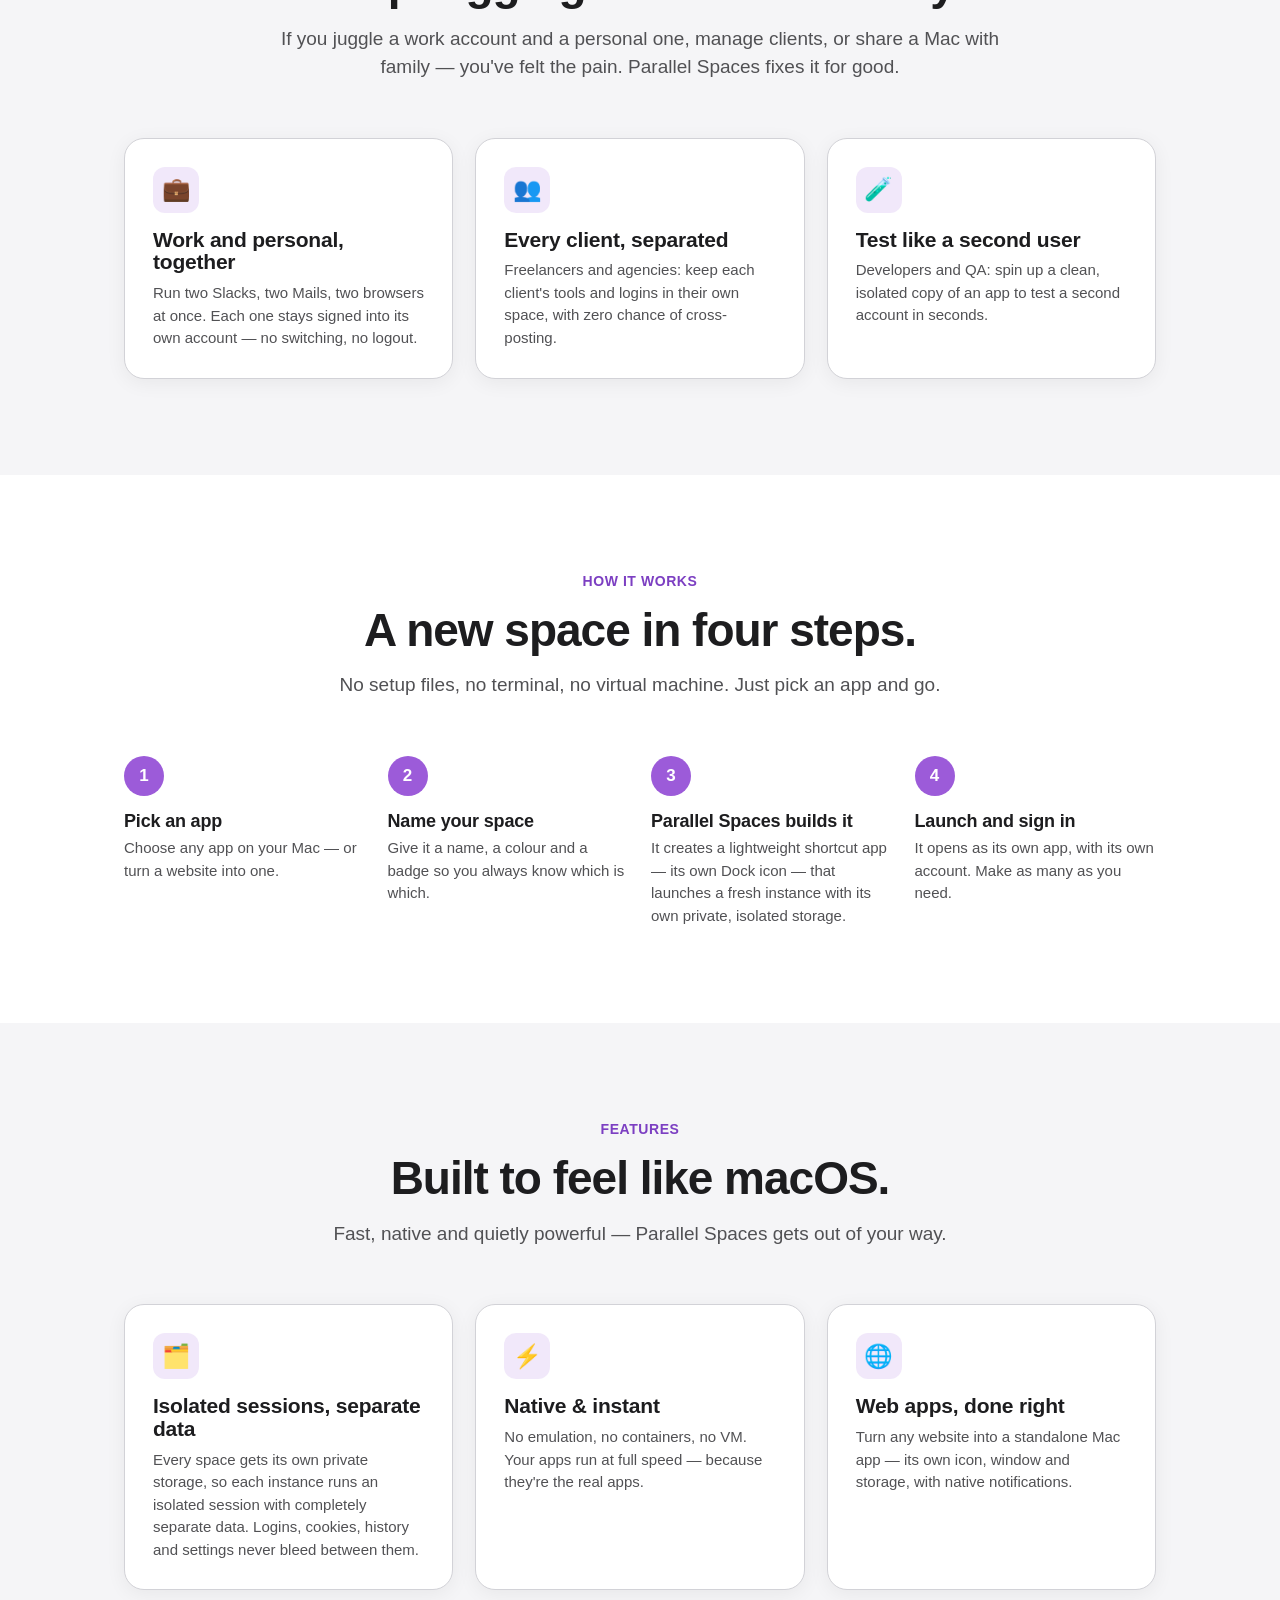
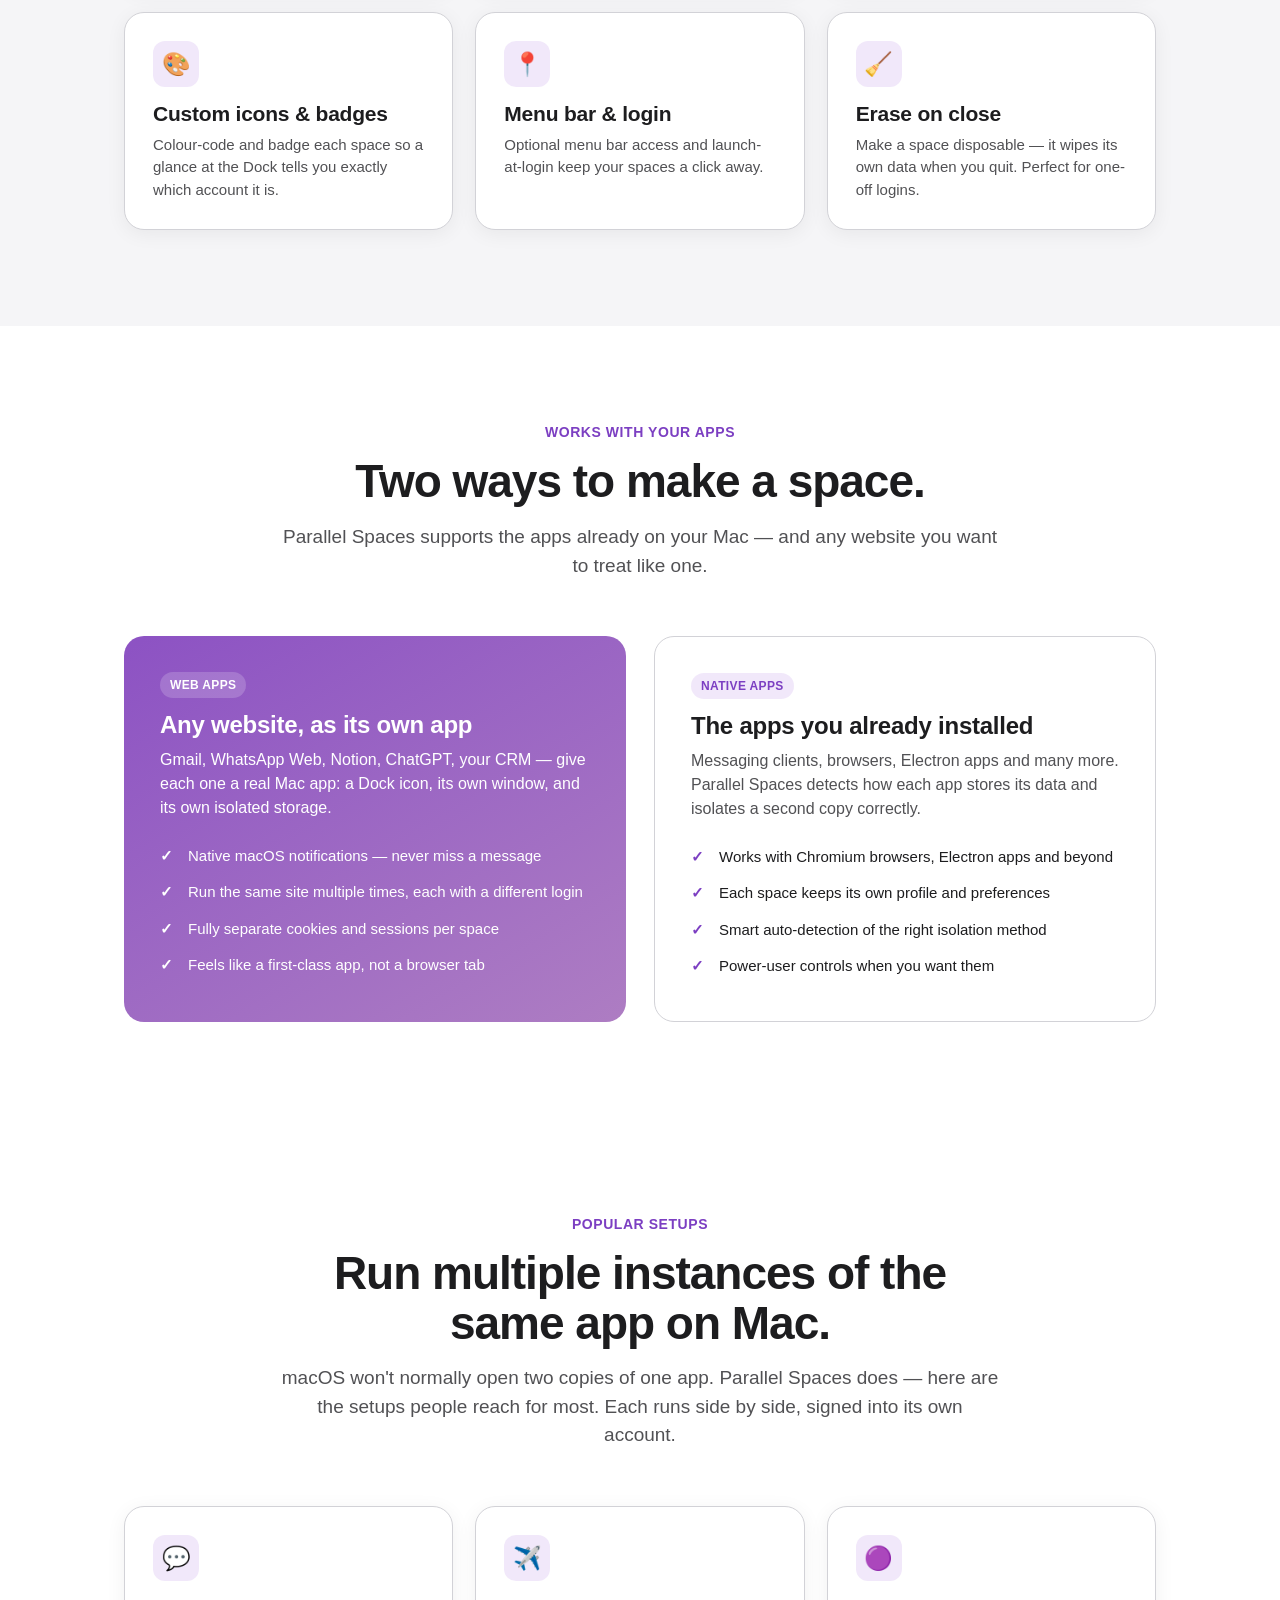
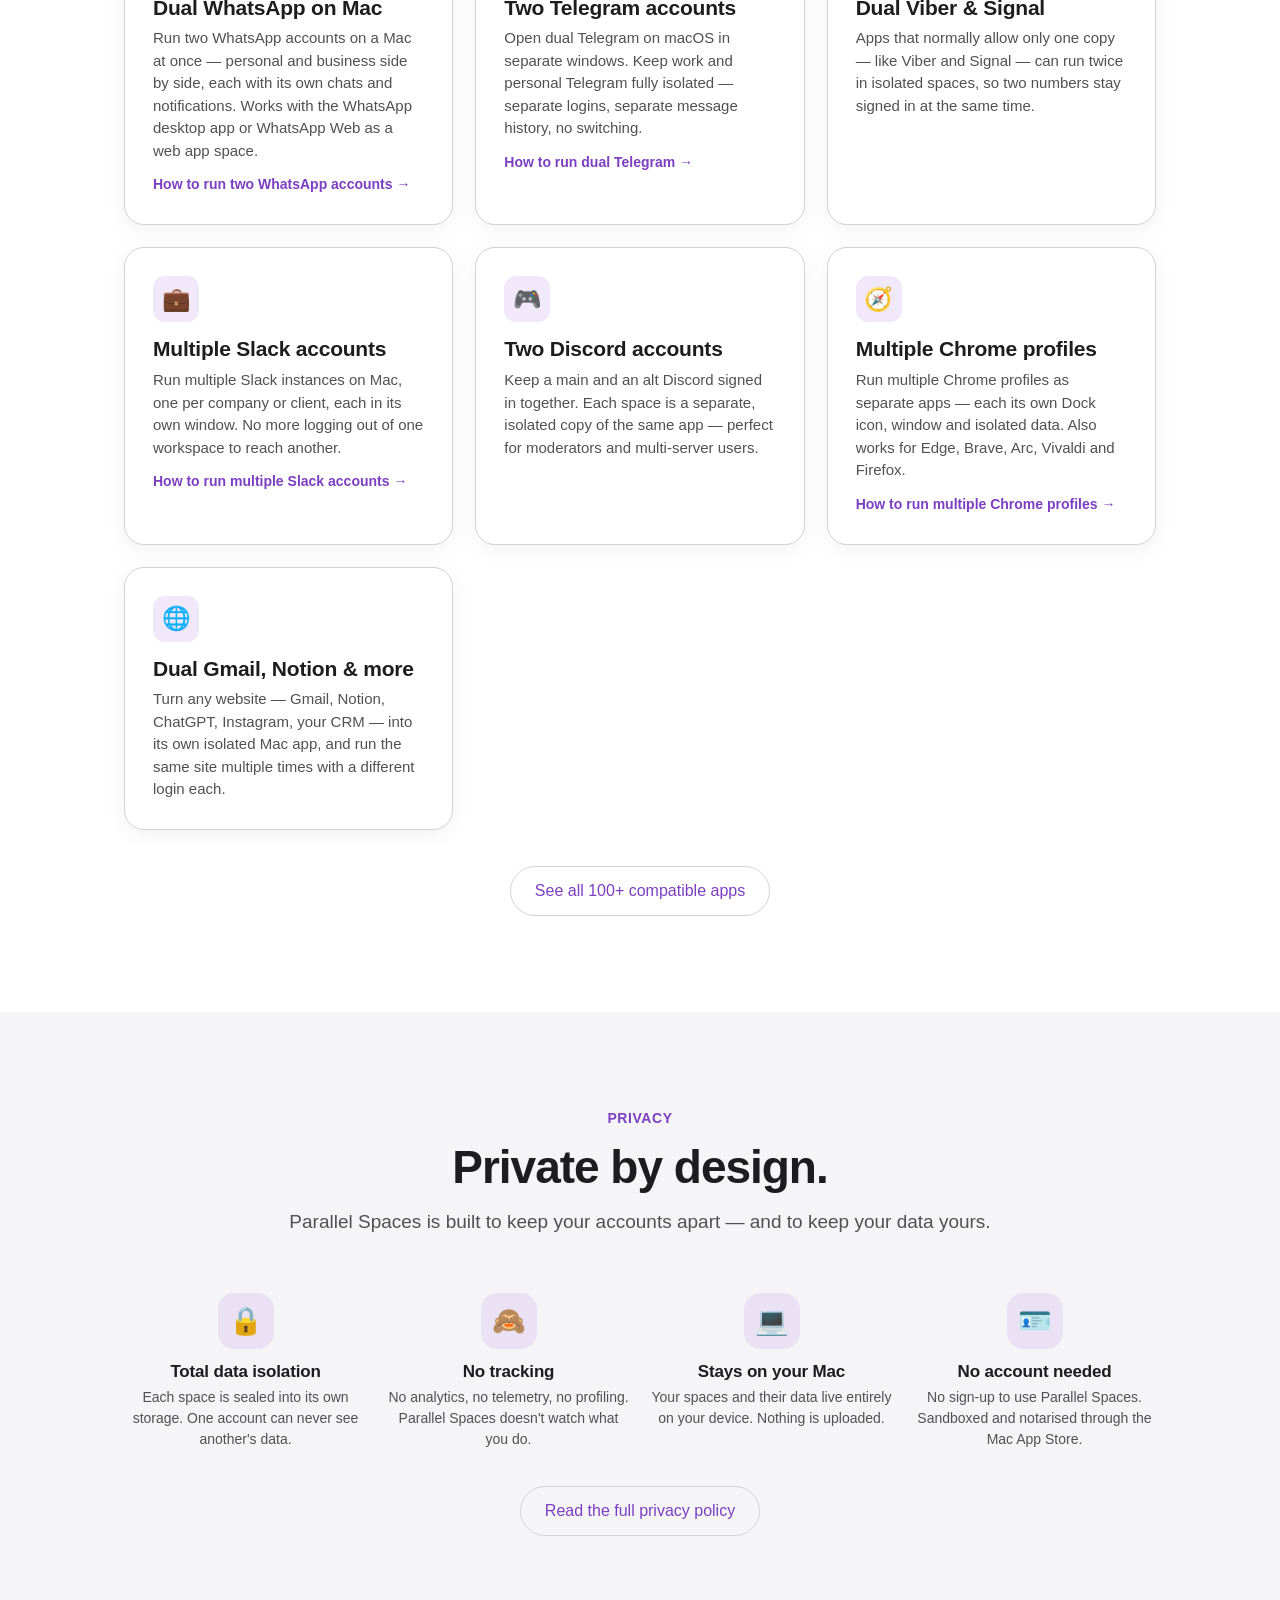
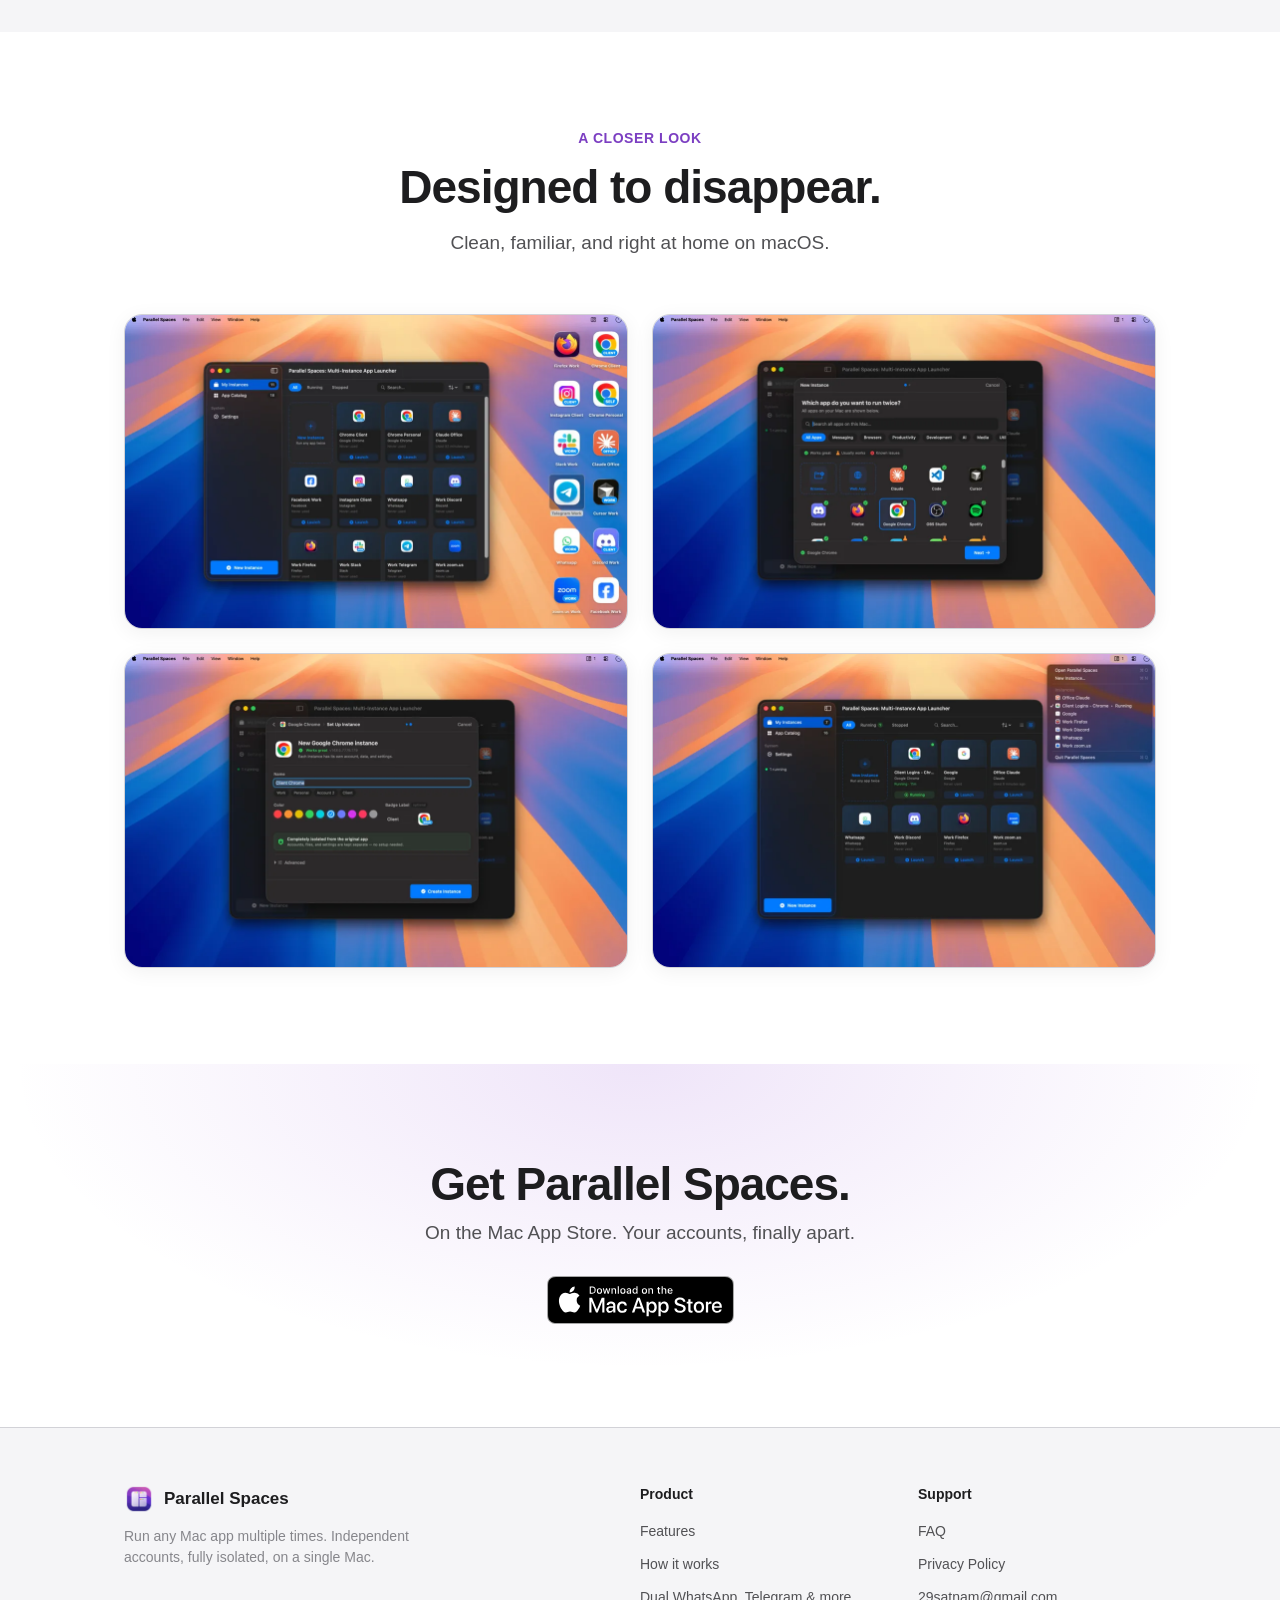
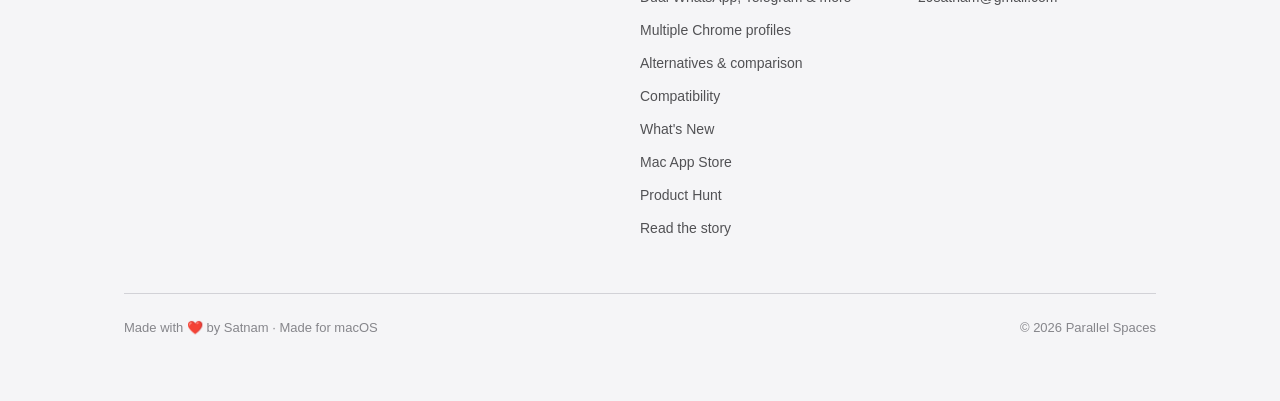
==== commit d68fd119: "Correct price from free to $4.99 site-wide App is a one-time $4.99 on the Mac App Store, not free. U" ====
--- a/index.html
+++ b/index.html
@@ -94,7 +94,7 @@
   ],
   "offers": {
     "@type": "Offer",
-    "price": "0",
+    "price": "4.99",
     "priceCurrency": "USD",
     "availability": "https://schema.org/InStock",
     "url": "https://apps.apple.com/app/id6772172563"
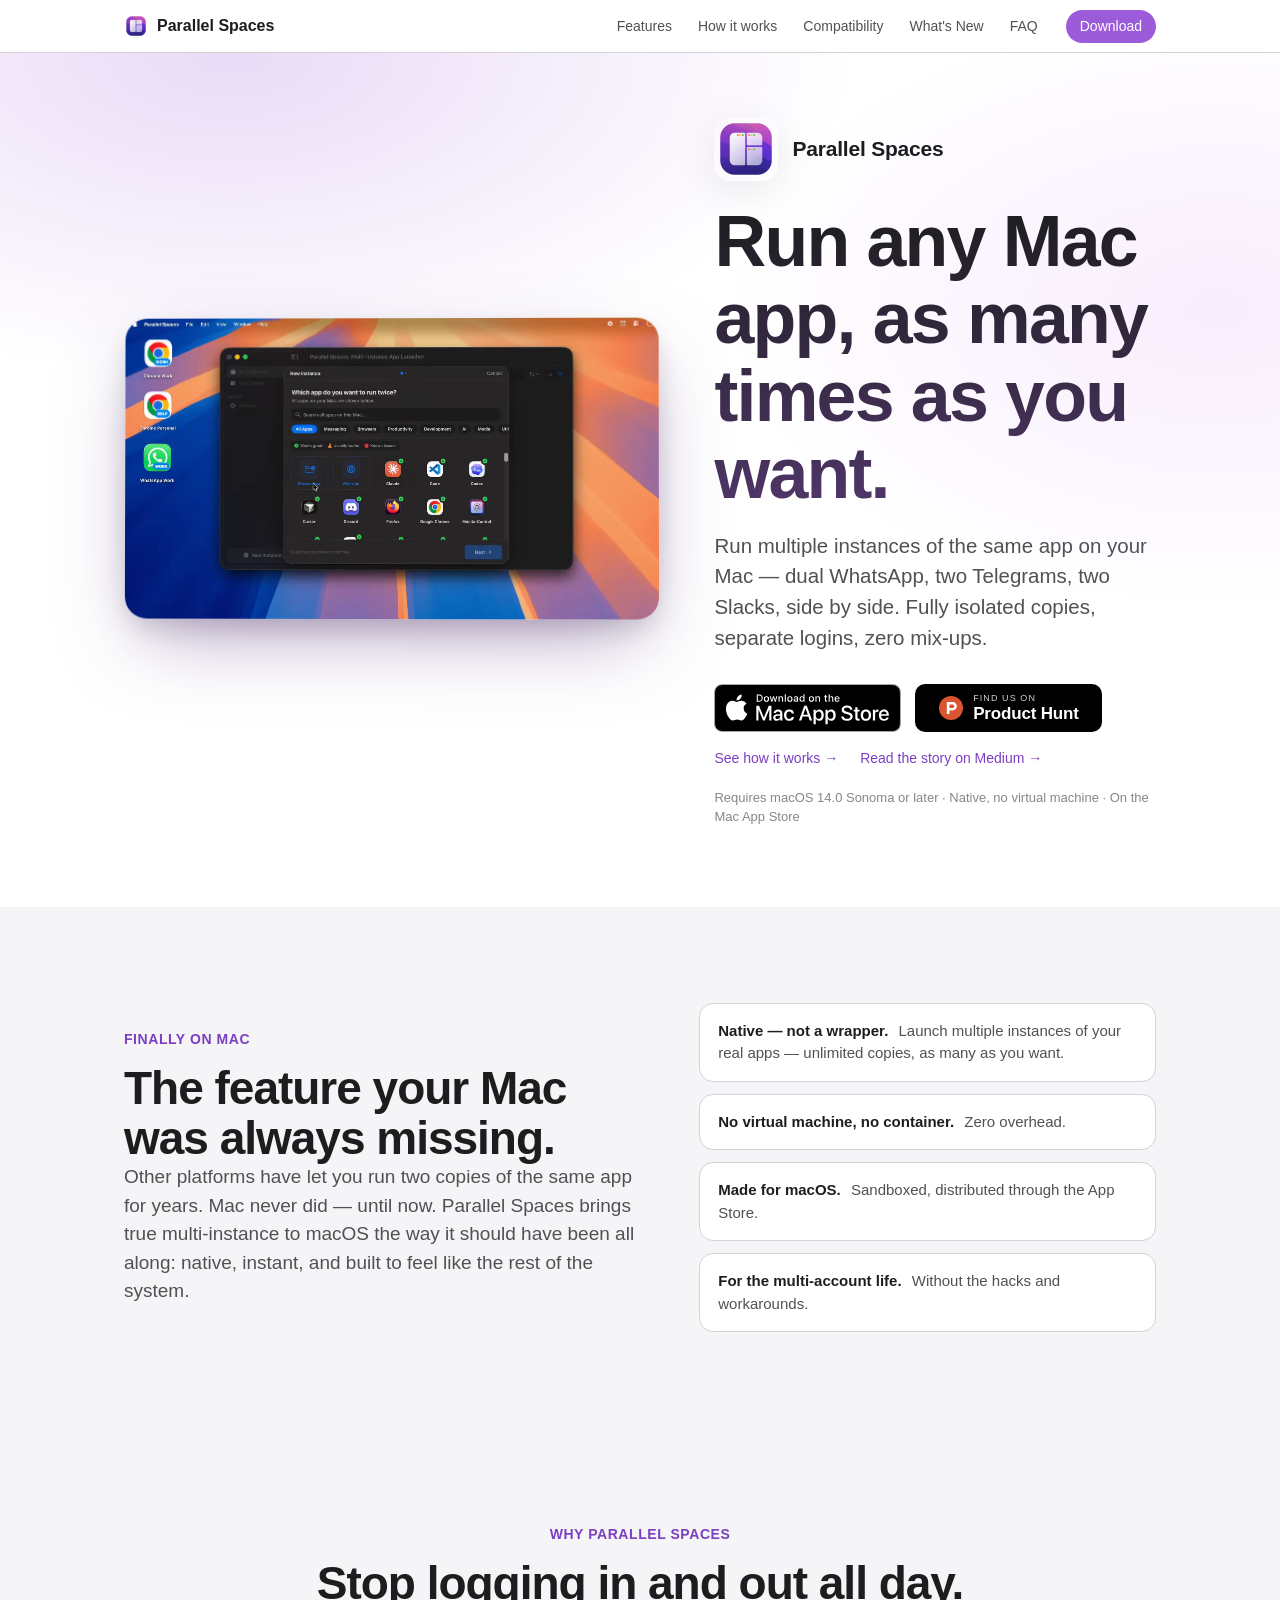
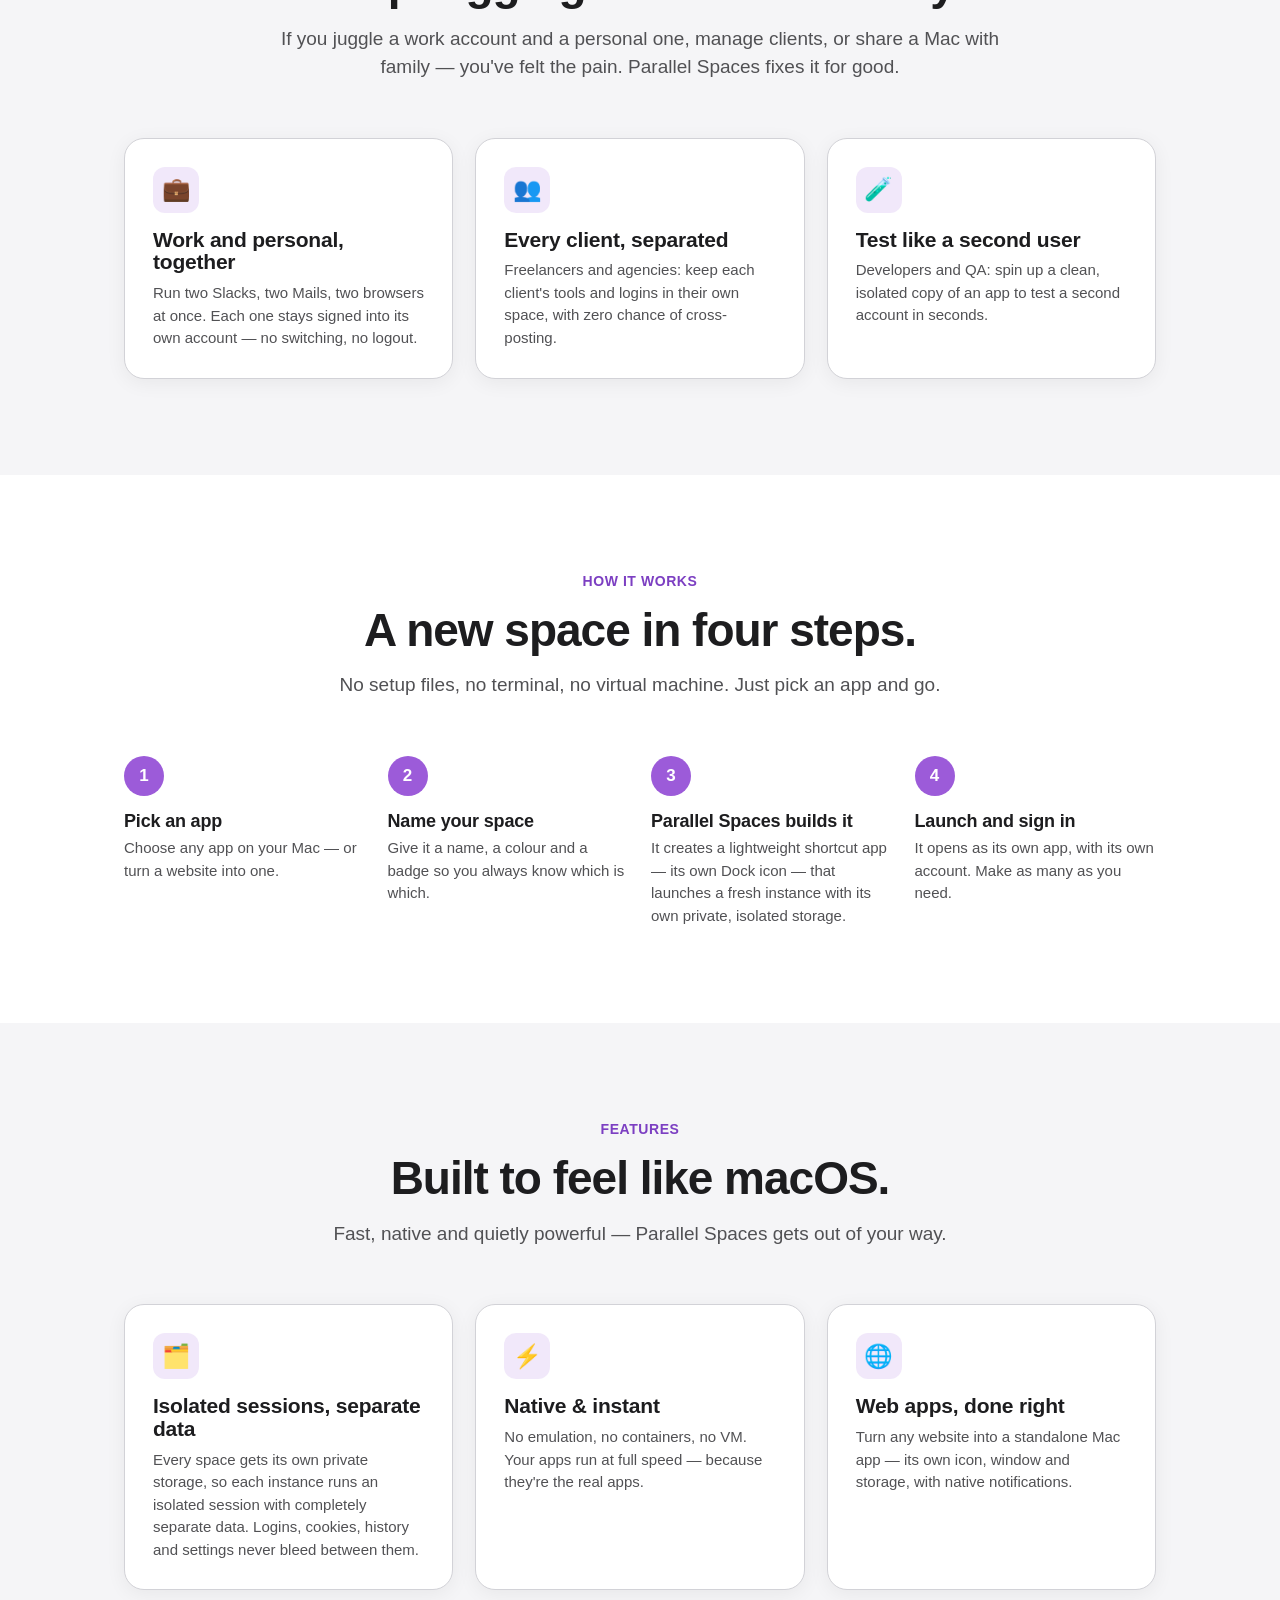
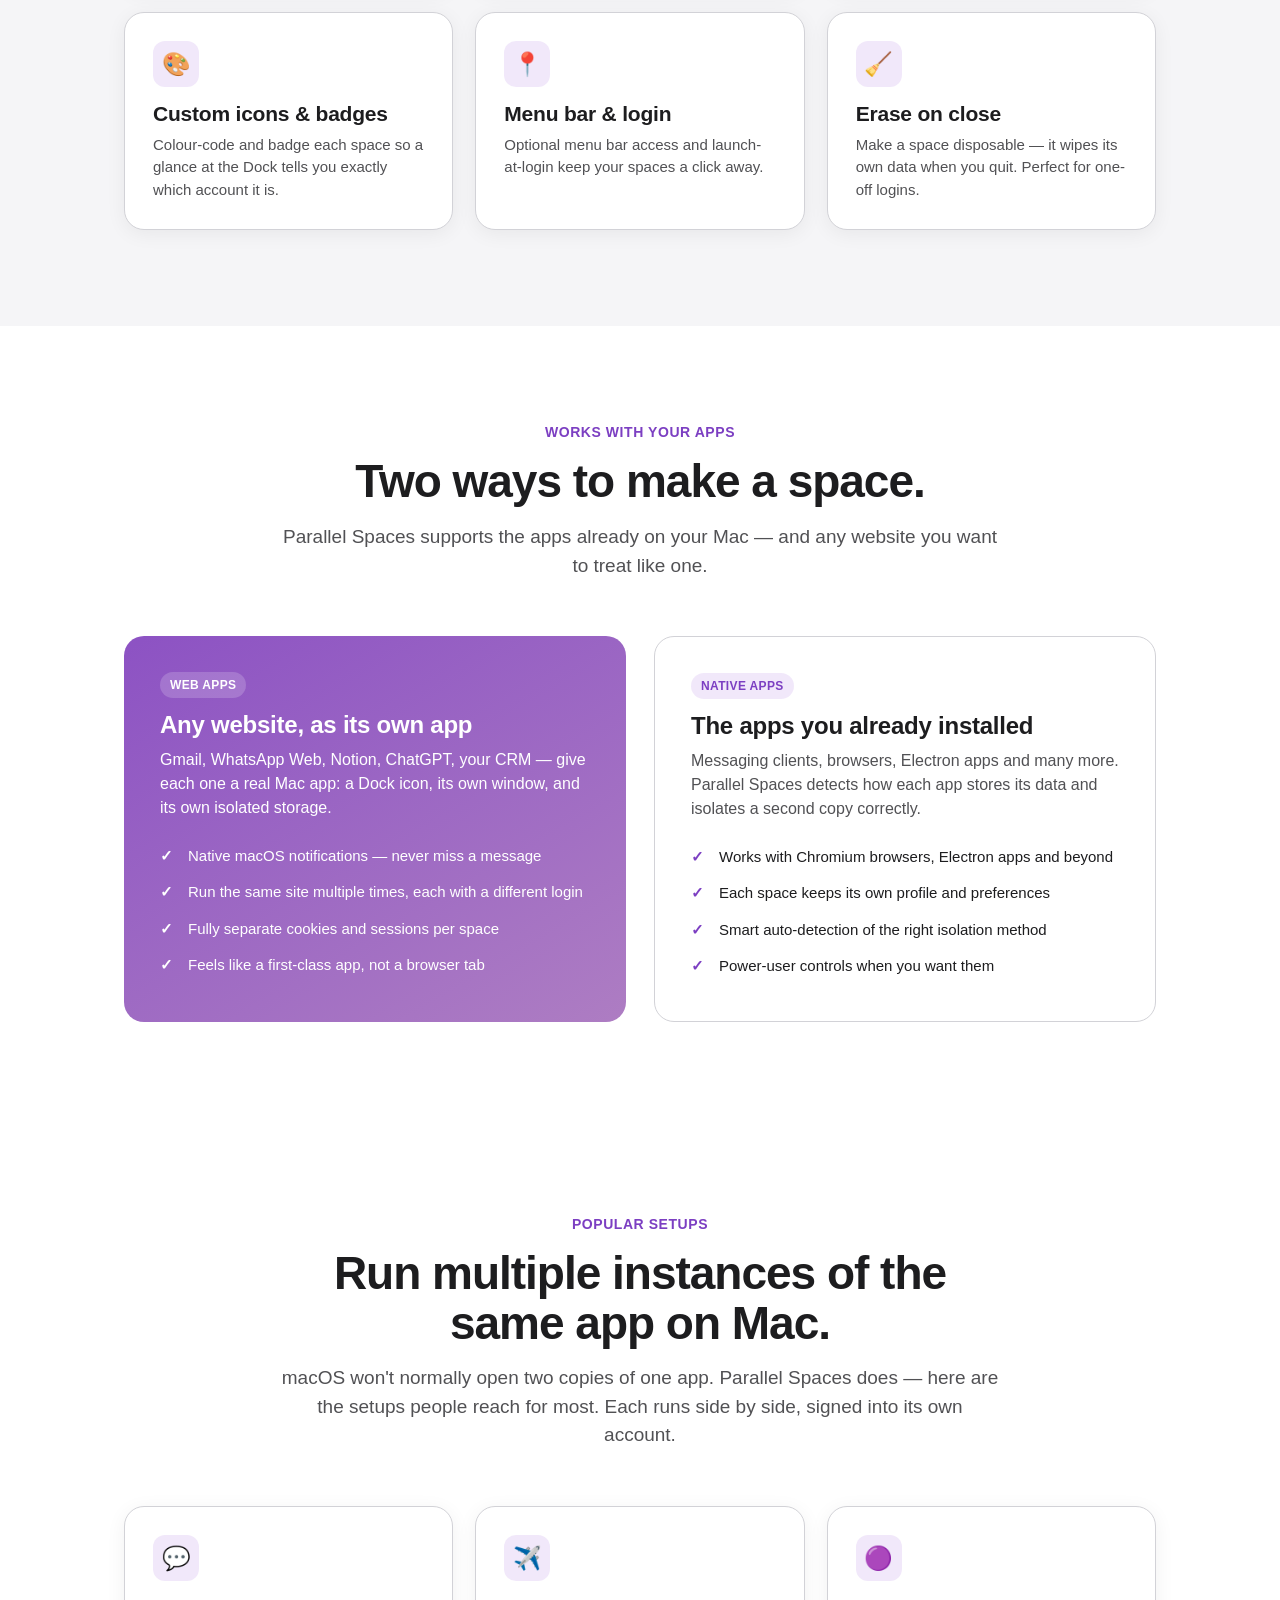
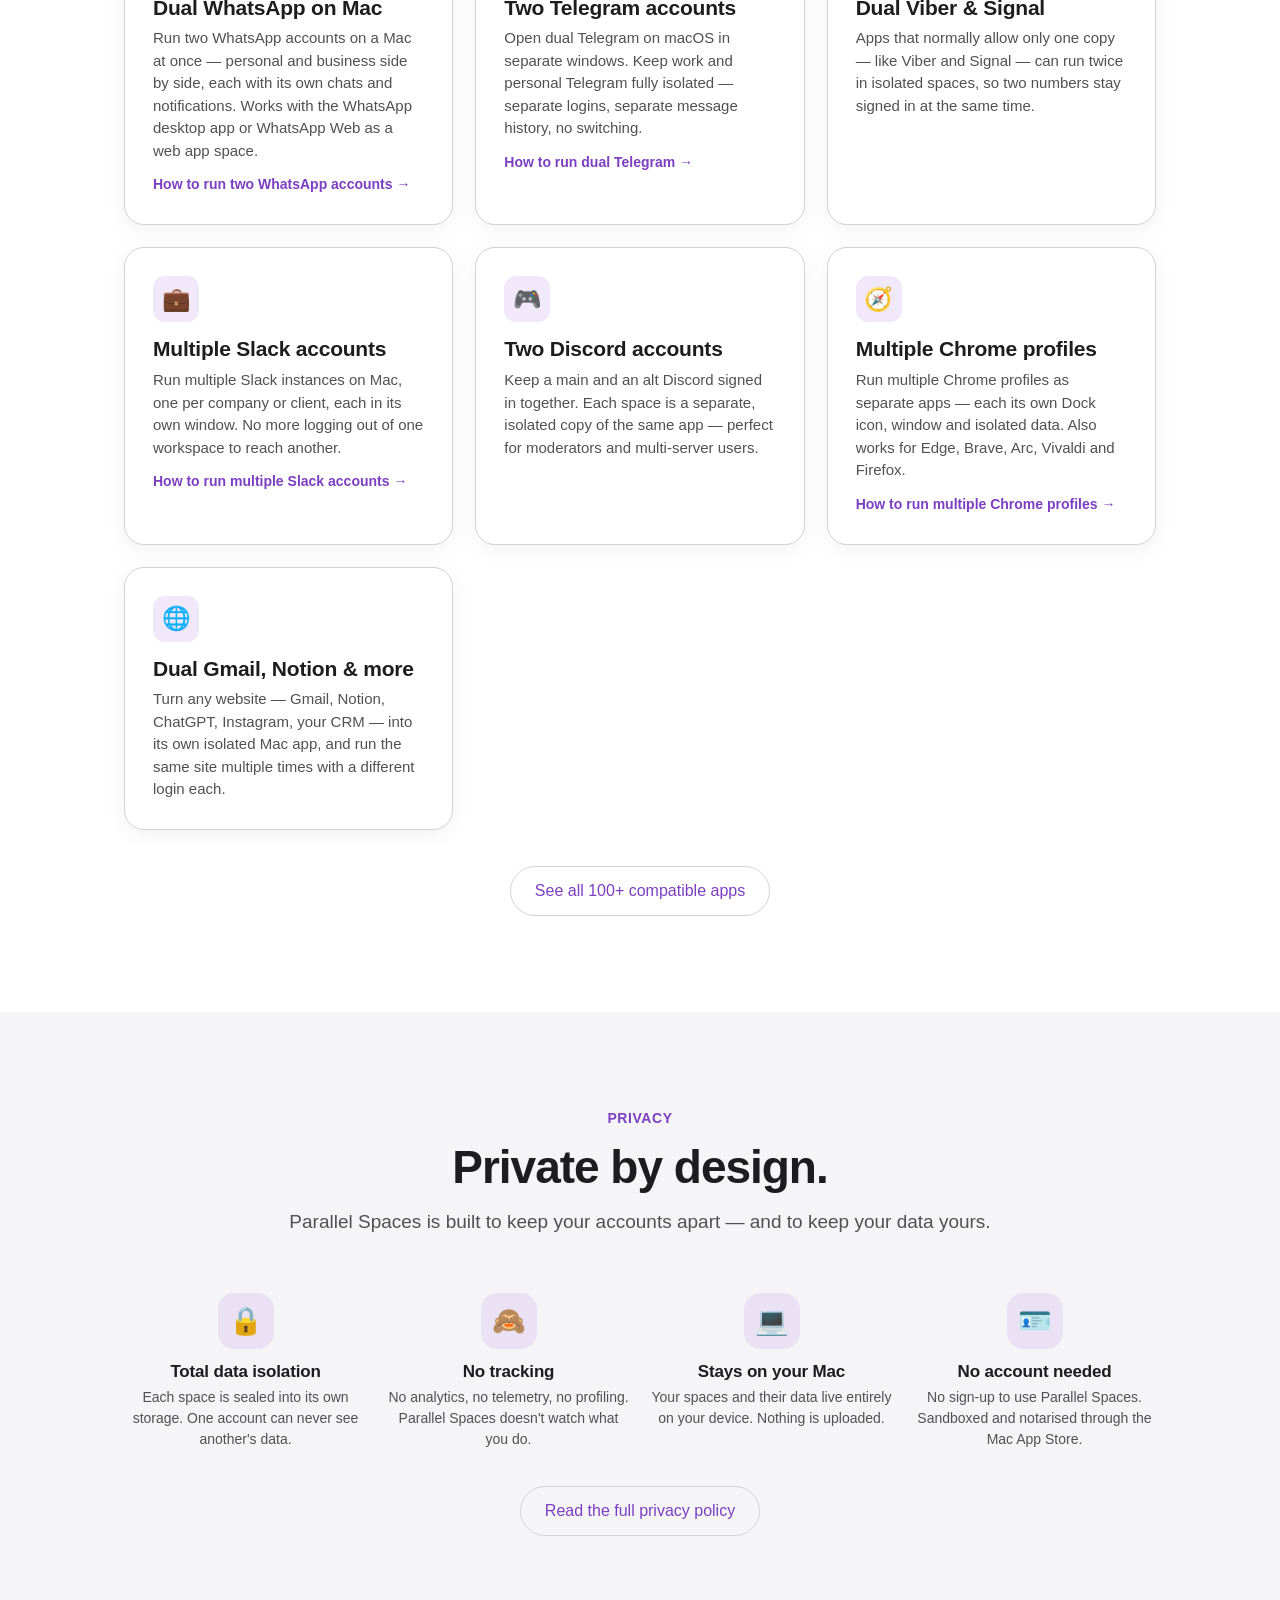
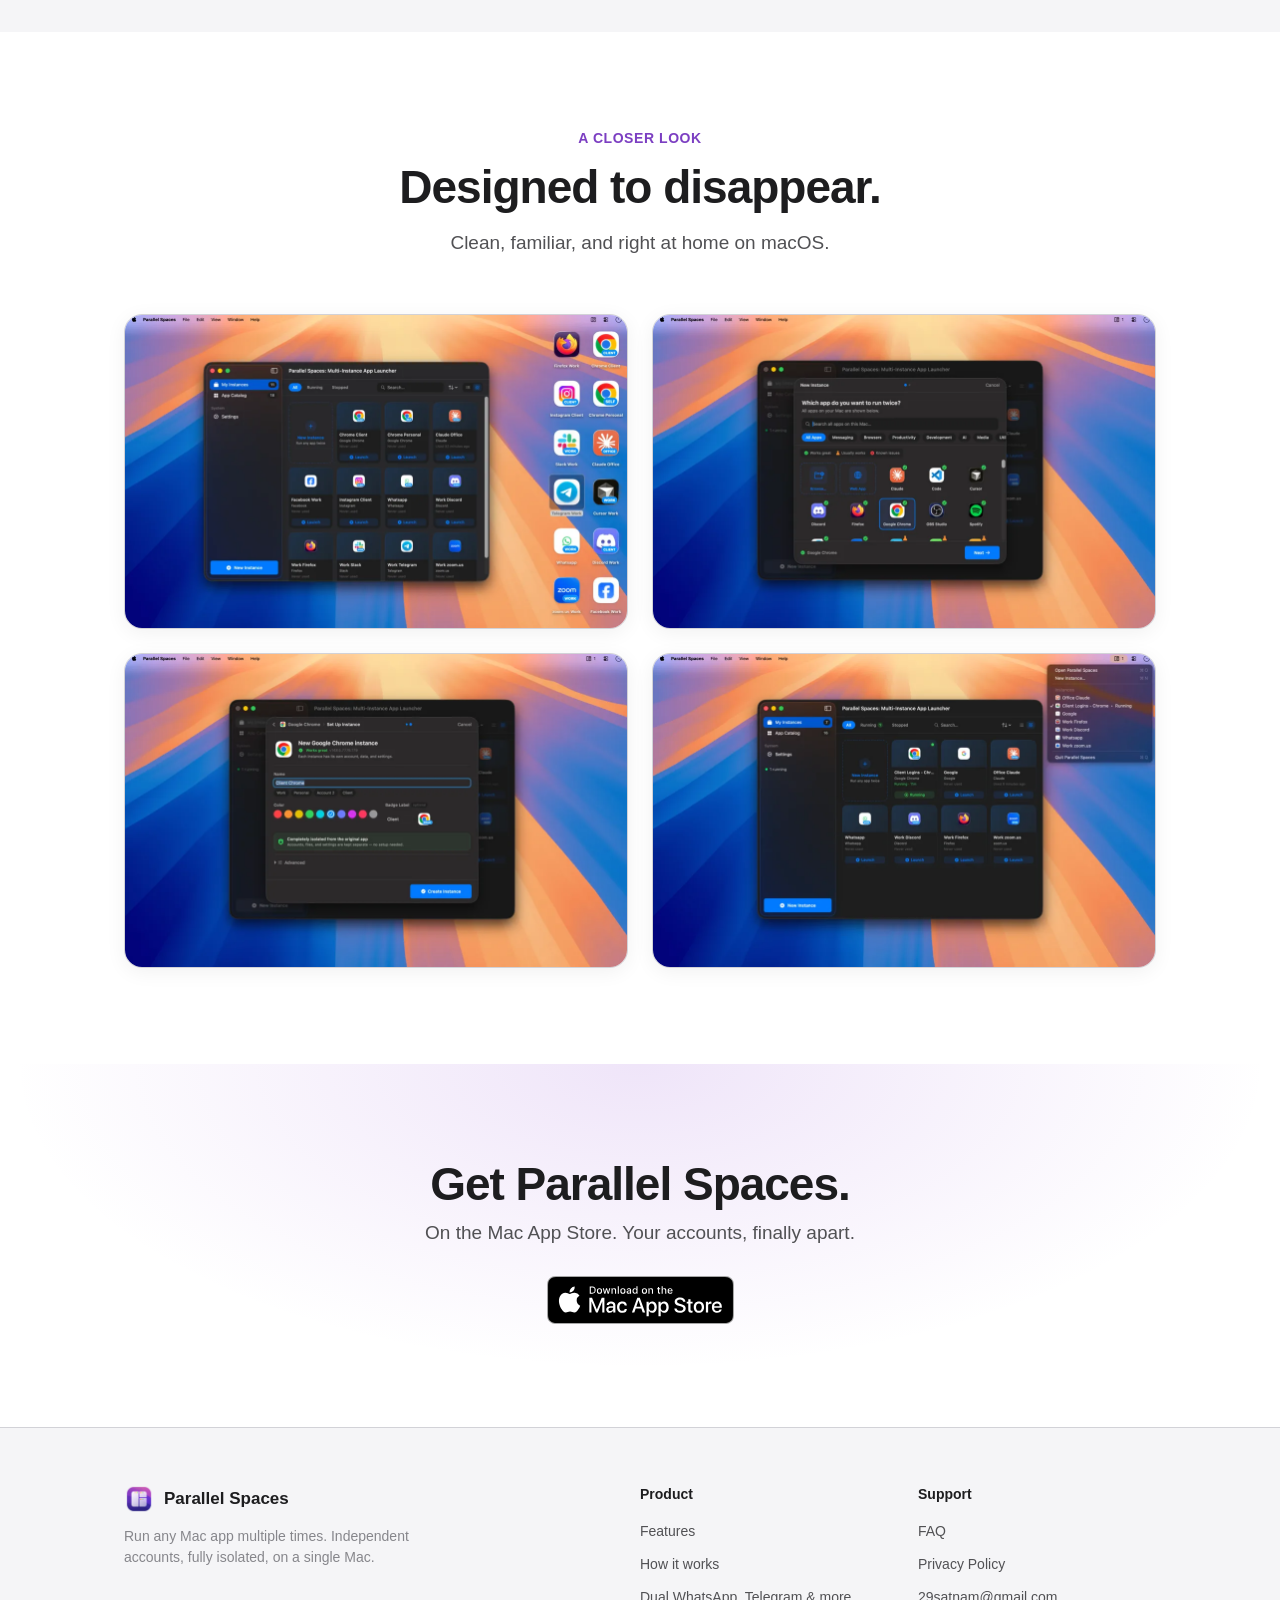
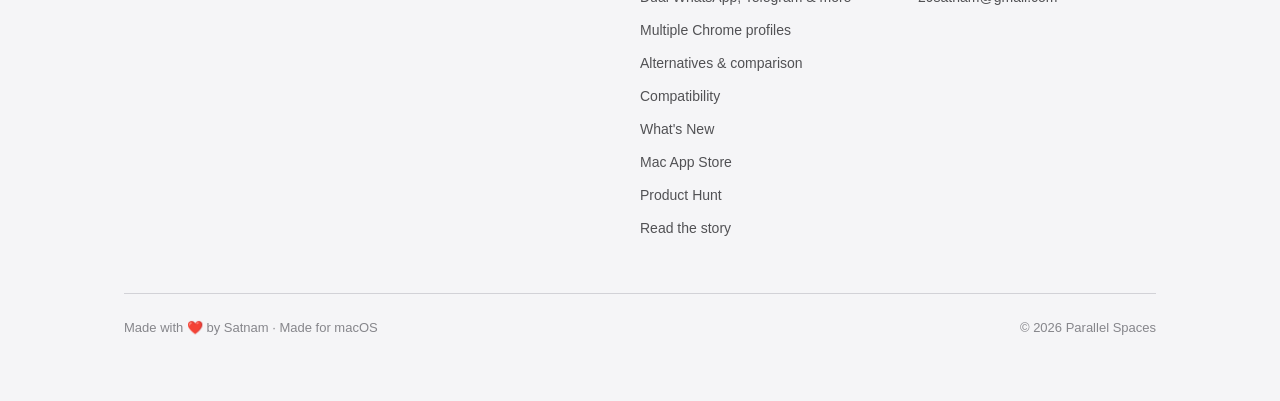
==== commit 8fd97883: "Add AggregateRating (4.1/5, 10 ratings) to app schema Enables star-rating rich results in Google for" ====
--- a/index.html
+++ b/index.html
@@ -98,6 +98,13 @@
     "priceCurrency": "USD",
     "availability": "https://schema.org/InStock",
     "url": "https://apps.apple.com/app/id6772172563"
+  },
+  "aggregateRating": {
+    "@type": "AggregateRating",
+    "ratingValue": "4.1",
+    "ratingCount": "10",
+    "bestRating": "5",
+    "worstRating": "1"
   },
   "publisher": {
     "@type": "Organization",
